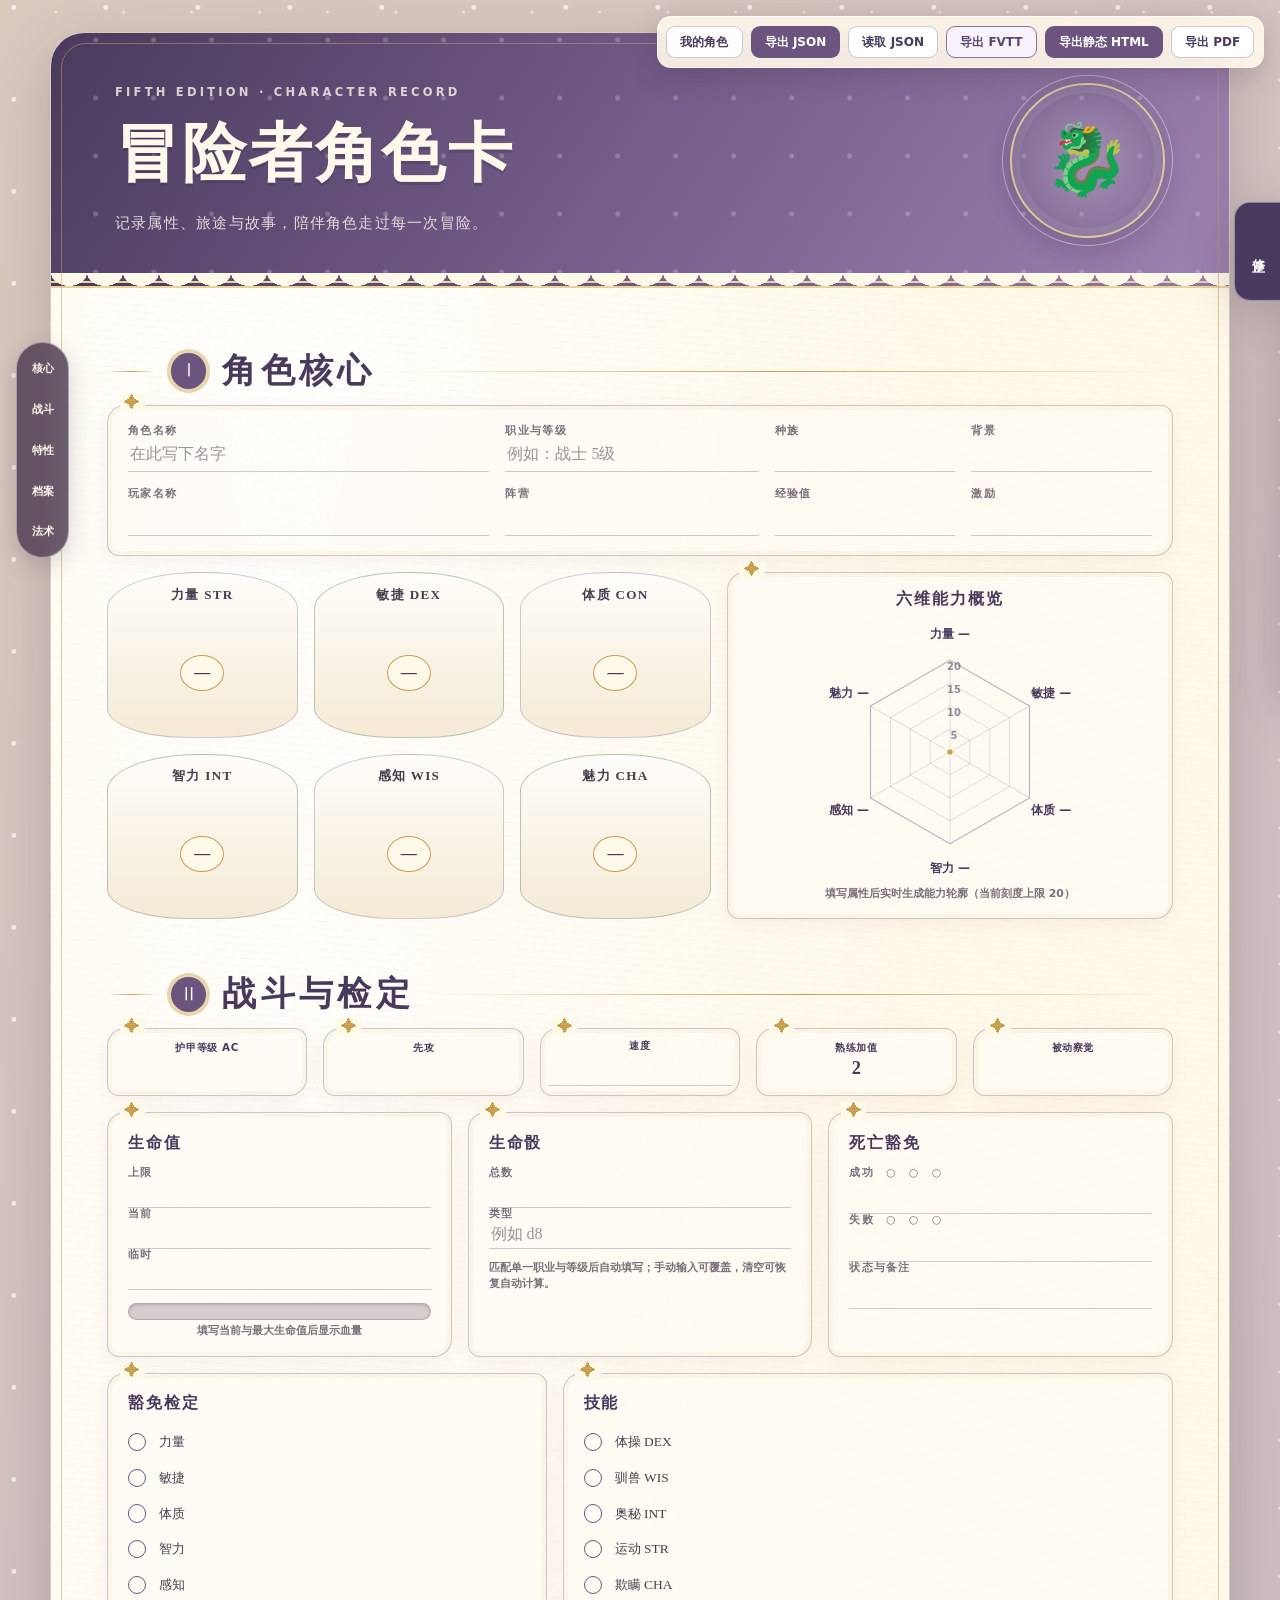
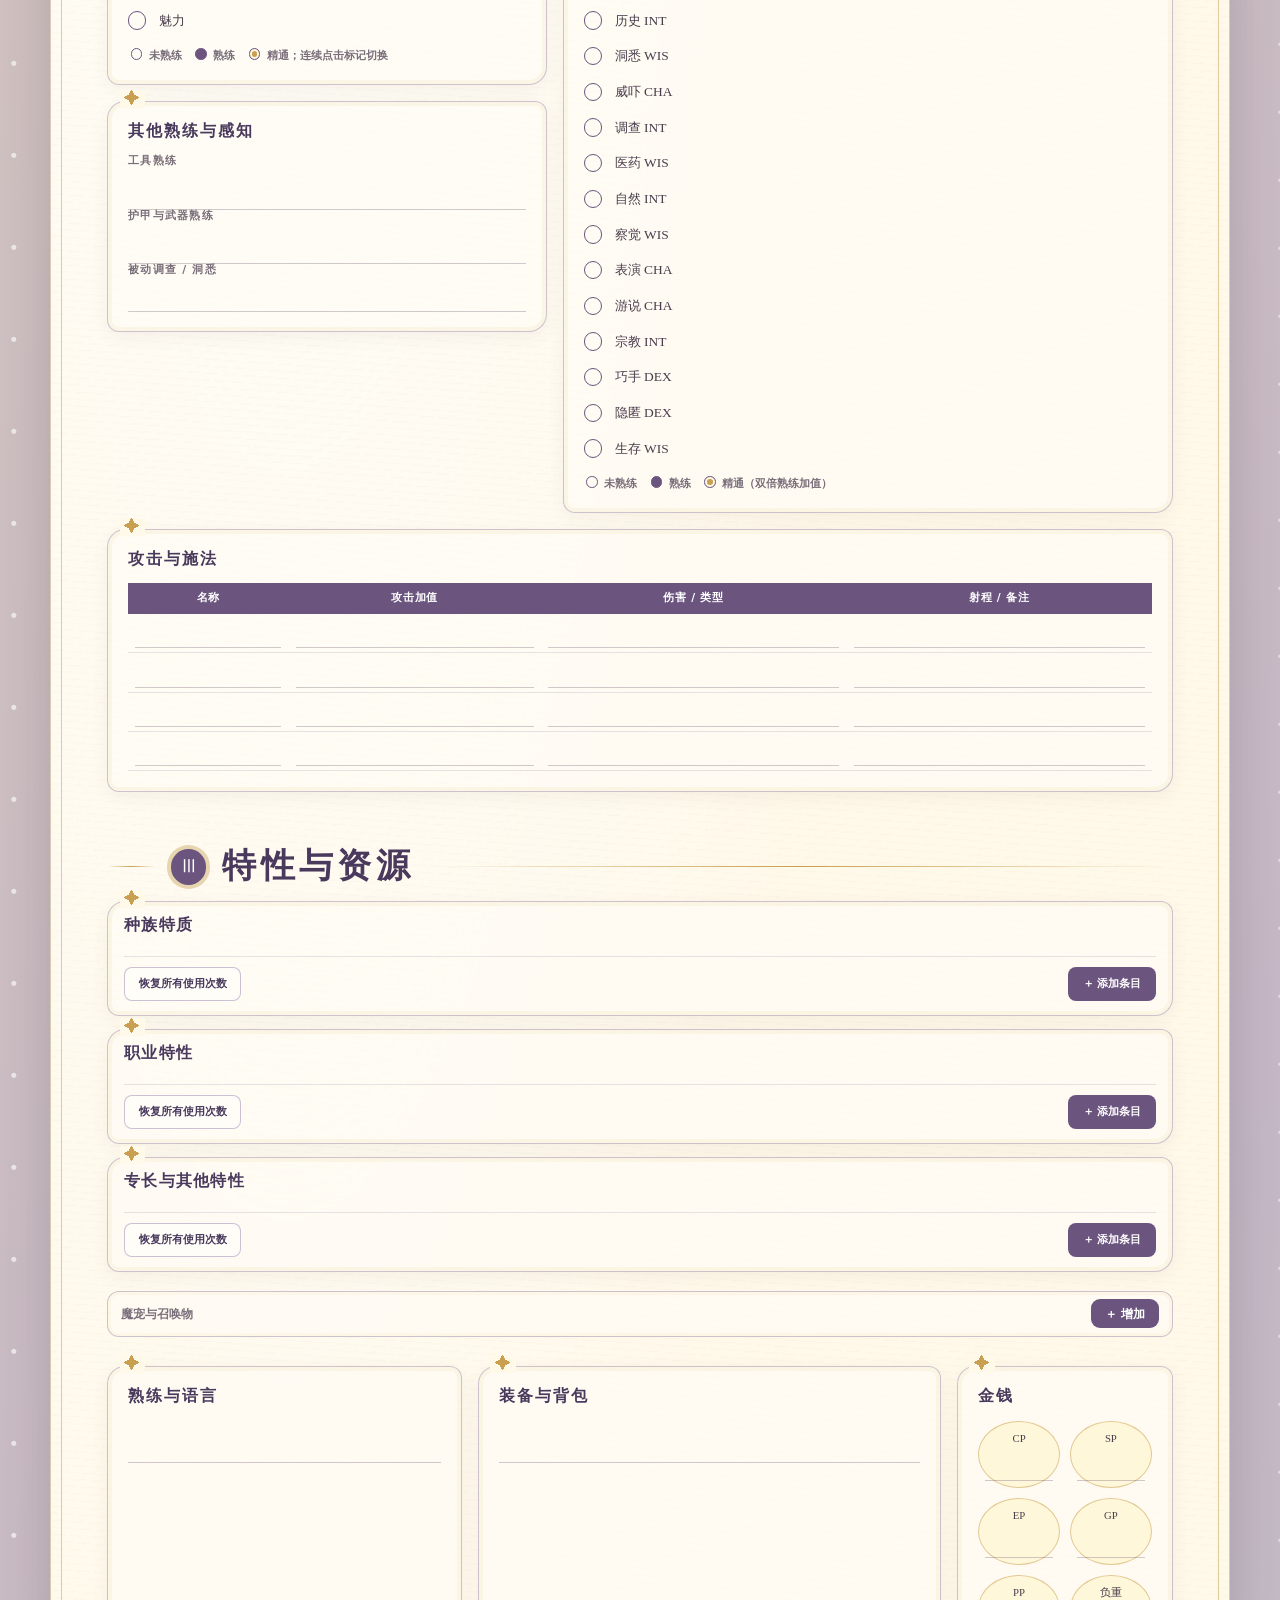
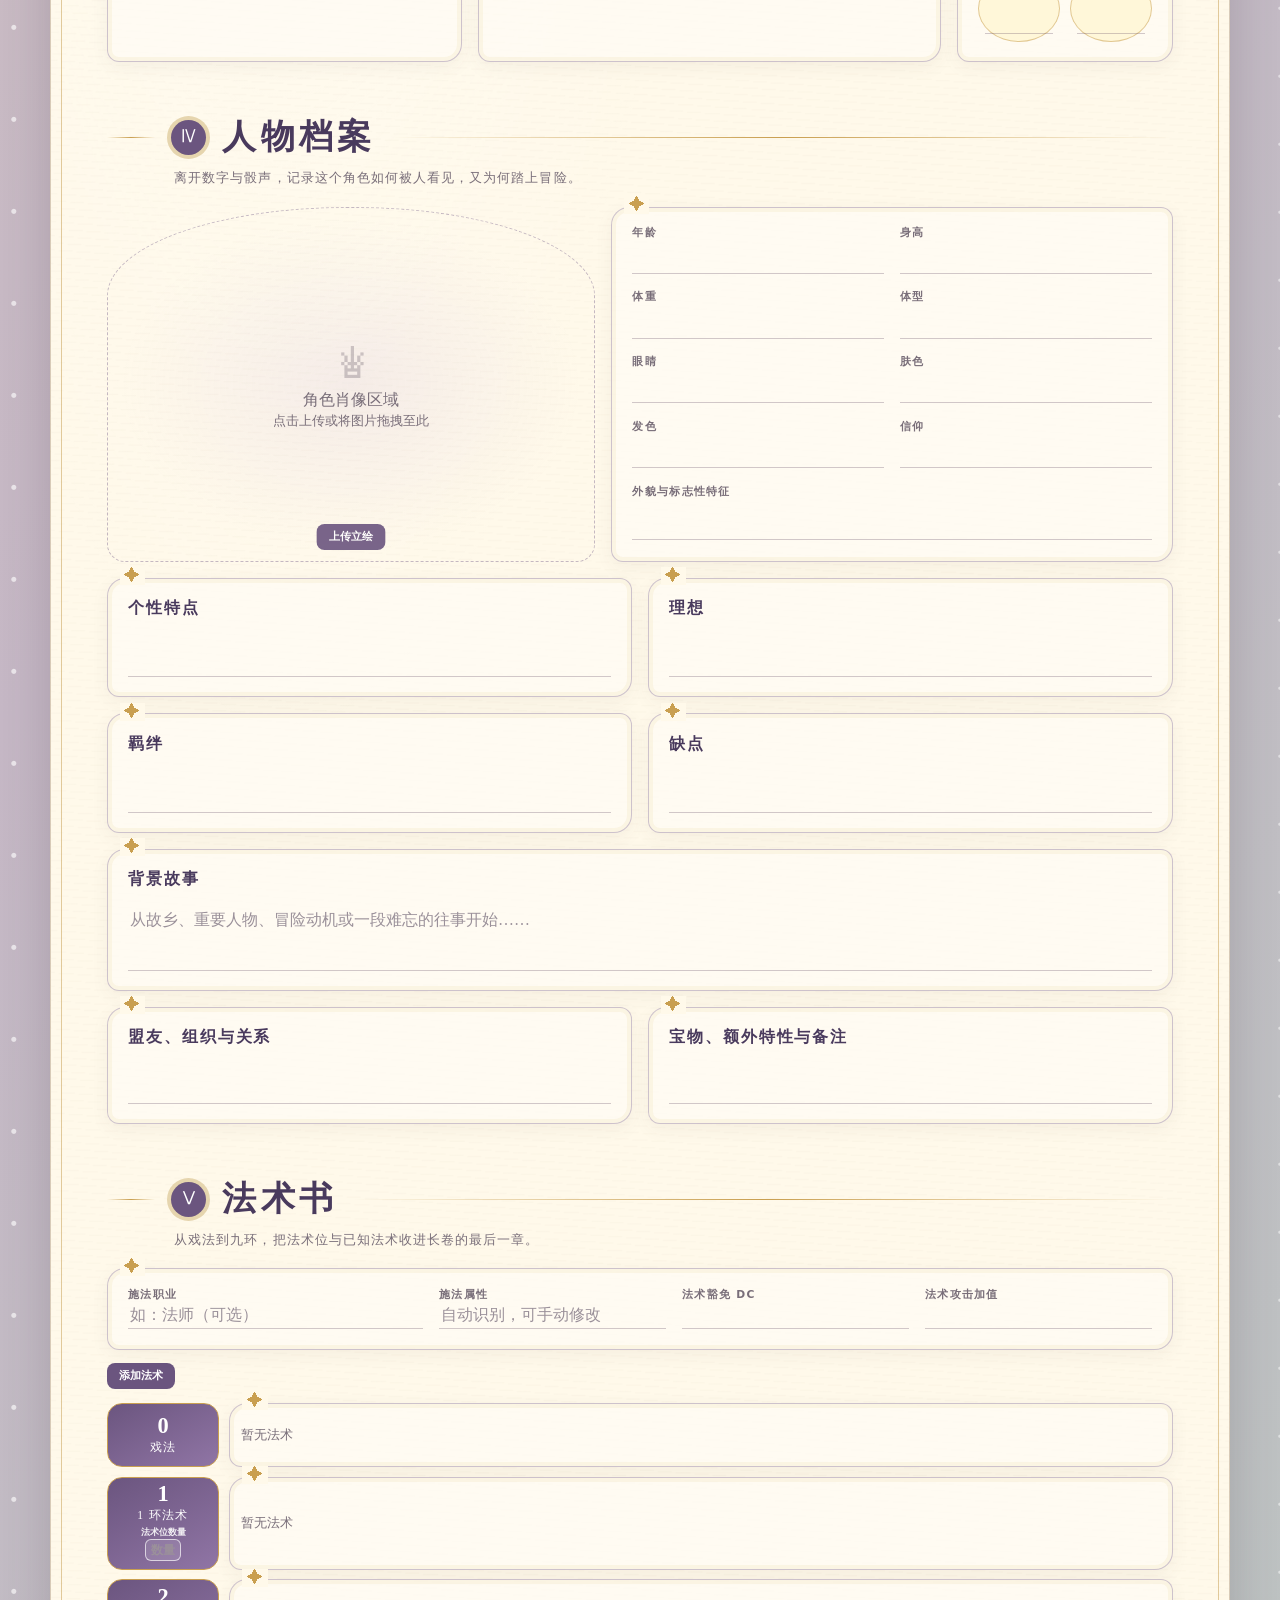
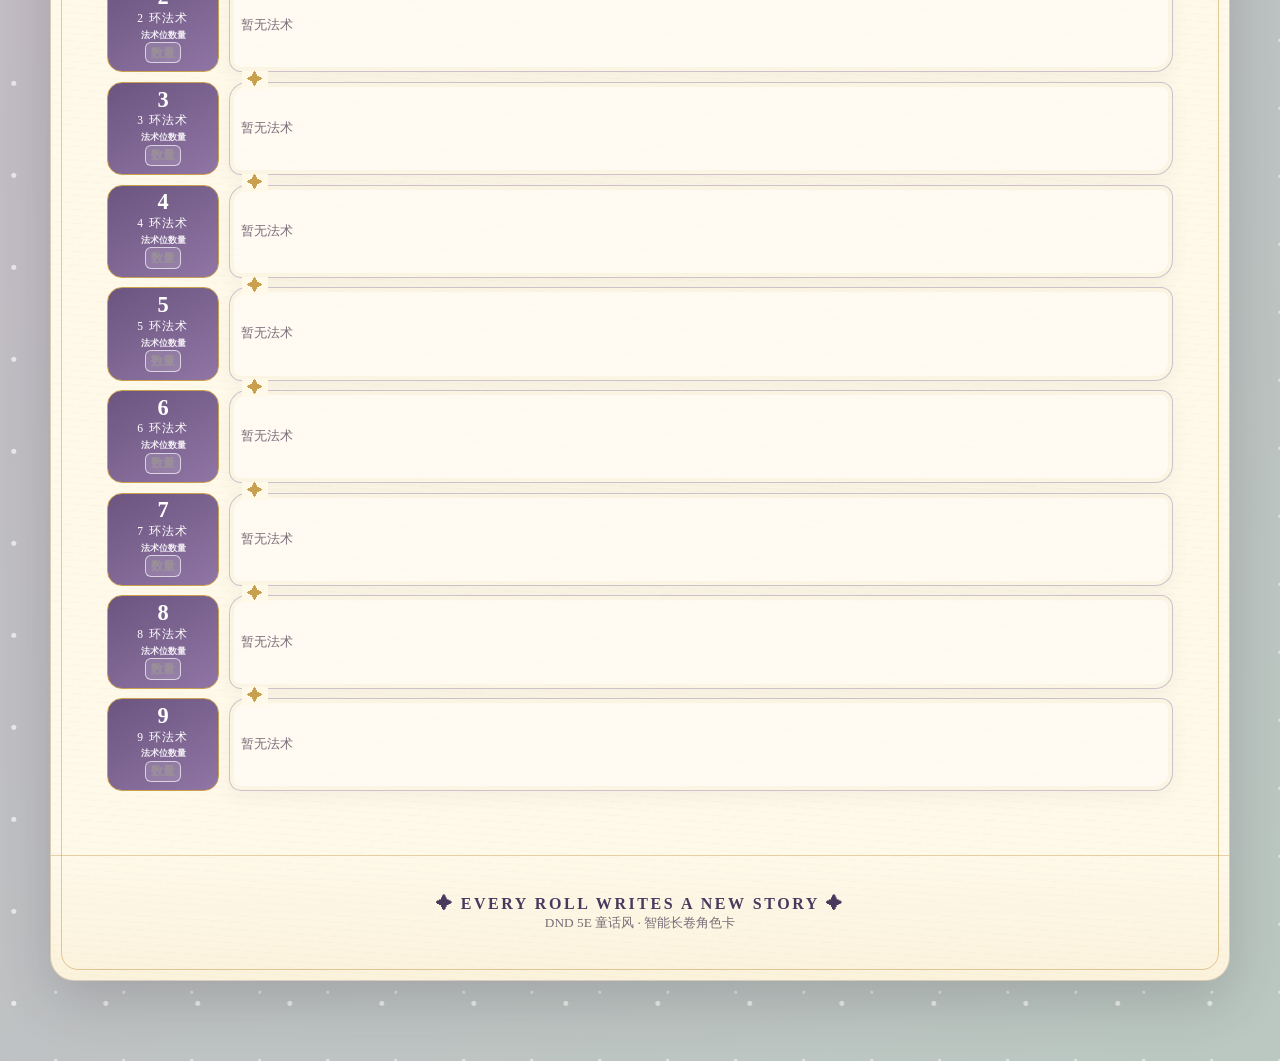
==== character.html @ 78e17693 "normal update" ====
<!doctype html>
<html lang="zh-CN">
<head>
<meta charset="utf-8"><meta name="viewport" content="width=device-width,initial-scale=1"><meta name="theme-color" content="#654f7c">
<title>童话风 DND 角色卡</title>
<style>
:root{--ink:#493c4c;--muted:#796e79;--paper:#fff9ea;--purple:#6b557f;--deep:#493a5d;--lav:#b8a3d0;--gold:#c99f50;--sage:#8fa590;--rose:#c98493;--line:rgba(89,66,89,.28);--shadow:0 18px 55px rgba(52,38,49,.2)}
*{box-sizing:border-box}html{scroll-behavior:smooth}body{margin:0;min-height:100vh;color:var(--ink);font-family:"Noto Serif SC","Songti SC",STSong,Georgia,serif;background:radial-gradient(circle at 15% 8%,#ffffffa8 0 2px,transparent 3px),radial-gradient(circle at 82% 18%,#ffffff80 0 1px,transparent 2px),linear-gradient(135deg,#d8c9bd,#c6b8c6 55%,#bac8c1);background-size:92px 92px,68px 68px,auto}
input,textarea{width:100%;border:0;border-bottom:1px solid var(--line);background:transparent;color:var(--ink);font:inherit;outline:0;padding:.28rem .12rem;border-radius:0}input:focus,textarea:focus{border-color:var(--purple);box-shadow:0 2px 0 #6b557f1c}textarea{resize:vertical;min-height:7rem;line-height:1.7}::placeholder{color:#9b919a}
.rail{position:fixed;z-index:20;left:1rem;top:50%;transform:translateY(-50%);display:grid;gap:.45rem;padding:.55rem;border:1px solid #ffffff70;border-radius:999px;background:#49384fce;box-shadow:0 8px 24px #31233430;backdrop-filter:blur(10px)}.rail a{display:grid;place-items:center;width:2.1rem;height:2.1rem;border-radius:50%;color:#fff9ec;text-decoration:none;font:700 .66rem/1 system-ui,sans-serif;transition:.2s}.rail a:hover{background:var(--gold);transform:scale(1.07)}
.sheet{--hp-tint:transparent;width:min(1180px,calc(100% - 2.5rem));margin:2rem auto 5rem;position:relative;overflow:hidden;border:1px solid #74523747;border-radius:34px 34px 24px 24px;box-shadow:var(--shadow);background:linear-gradient(var(--hp-tint),var(--hp-tint)),repeating-linear-gradient(4deg,#79573806 0 1px,transparent 1px 7px),radial-gradient(ellipse at 20% 0%,#ffffffe0,transparent 48%),var(--paper);transition:filter .55s ease,box-shadow .55s ease}.sheet.hp-low{--hp-tint:rgba(153,0,25,.17);box-shadow:0 18px 60px rgba(110,0,22,.32)}.sheet.hp-zero{--hp-tint:rgba(32,32,32,.16);filter:grayscale(.96) brightness(.9);box-shadow:0 18px 58px rgba(0,0,0,.35)}.sheet:before{content:"";position:absolute;inset:10px;border:1px solid #c69e5185;border-radius:25px 25px 17px 17px;pointer-events:none;z-index:5}
.hero{min-height:250px;position:relative;display:grid;grid-template-columns:1fr auto;align-items:center;gap:2rem;padding:3.1rem 4rem 2.7rem;color:#fff9ec;background:radial-gradient(circle at 77% 12%,#ffffff35 0 2px,transparent 3px),linear-gradient(125deg,var(--deep),#78618f 55%,#9e82b1);background-size:58px 58px,auto;border-bottom:7px double #ead39a}.hero:after{content:"";position:absolute;left:0;right:0;bottom:-15px;height:23px;background:radial-gradient(18px 13px at 18px 0,var(--paper) 98%,transparent 100%) repeat-x;background-size:36px 23px}.eyebrow{margin:0 0 .65rem;letter-spacing:.28em;font:700 .72rem/1.2 system-ui,sans-serif;opacity:.78}h1{margin:0;font-size:clamp(2.3rem,5vw,4.8rem);letter-spacing:.04em;text-shadow:0 3px 0 #34274140}.hero-note{margin:1rem 0 0;font-size:.96rem;opacity:.82;letter-spacing:.08em}.dragon{width:clamp(105px,14vw,155px);aspect-ratio:1;display:grid;place-items:center;position:relative;border-radius:50%;color:#fff9ec;font:4.3rem/1 "Segoe UI Emoji","Apple Color Emoji",sans-serif;border:2px solid #ead39a;outline:1px solid #ffffff73;outline-offset:7px;background:radial-gradient(circle,#ffffff35,#37294645);box-shadow:inset 0 0 0 8px #ffffff14,0 12px 28px #281c3138;transform:rotate(3deg);opacity:.88}
.content{padding:3.8rem 3.5rem 4rem}.chapter{scroll-margin-top:1.5rem;margin-top:3.3rem;position:relative}.chapter:first-child{margin-top:0}.chapter-head{display:flex;align-items:center;gap:1rem;margin:0 0 1.1rem;color:var(--deep)}.chapter-head:before,.chapter-head:after{content:"";height:1px;background:linear-gradient(90deg,transparent,var(--gold),transparent);flex:1}.chapter-head:before{max-width:3rem}.chapter-head h2{margin:0;white-space:nowrap;font-size:clamp(1.45rem,3vw,2.1rem);letter-spacing:.13em}.mark{display:inline-grid;place-items:center;width:2.2rem;height:2.2rem;border-radius:50%;background:var(--purple);color:white;font:1.1rem/1 sans-serif;box-shadow:0 0 0 4px #e6d5ae}.subtitle{margin:-.5rem 0 1.2rem 4.2rem;color:var(--muted);font-size:.82rem;letter-spacing:.08em}
.panel{position:relative;padding:1.2rem 1.25rem;border:1px solid #6f588559;border-radius:18px 12px;background:#fffdf6aa;box-shadow:inset 0 0 0 4px #ead39a2e,0 5px 18px #4e3d480f}.panel:before{content:"✦";position:absolute;left:.72rem;top:-.74rem;color:var(--gold);background:var(--paper);padding:0 .3rem}.panel-title{margin:0 0 .85rem;color:var(--deep);font-size:1rem;letter-spacing:.12em}.grid{display:grid;gap:1rem}.identity{grid-template-columns:2fr 1.4fr 1fr 1fr}.field label{display:block;color:var(--muted);font:700 .67rem/1.2 system-ui,sans-serif;letter-spacing:.12em;text-transform:uppercase}
.ability-showcase{display:grid;grid-template-columns:1.15fr .85fr;gap:1rem;margin-top:1rem;align-items:stretch}.abilities{grid-template-columns:repeat(3,1fr)}.ability{padding:.8rem .55rem .65rem;text-align:center;border:1px solid #6f58854d;border-radius:48% 48% 42% 42%/22% 22% 18% 18%;background:linear-gradient(#fffdfa,#f4ead5)}.ability:nth-child(2n){border-color:#8aa28e94}.ability h3{margin:0;font-size:.82rem;letter-spacing:.1em}.ability .score{margin:.35rem auto;width:3.4rem;font-size:1.7rem;font-weight:700;text-align:center;border:0}.modifier{width:2.75rem;height:2.25rem;margin:0 auto;display:grid;place-items:center;border:1px solid var(--gold);border-radius:50%;background:#fff9e9;font-weight:700}.radar-panel{min-height:320px;display:grid;grid-template-rows:auto 1fr auto;align-items:center;padding:1rem}.radar-panel .panel-title{text-align:center;margin-bottom:.2rem}.radar-wrap{position:relative;width:100%;height:270px}.radar-wrap canvas{display:block;width:100%;height:100%}.radar-summary{margin:.2rem 0 0;text-align:center;color:var(--muted);font:600 .68rem/1.5 system-ui,sans-serif}
.combat{grid-template-columns:repeat(5,1fr)}.stat{text-align:center;padding:.55rem .45rem;min-height:4.25rem;display:grid;align-content:center}.stat strong{color:var(--deep);font:700 .65rem/1.2 system-ui,sans-serif;letter-spacing:.06em}.stat input,.stat output{text-align:center;font-size:1.15rem;font-weight:700;border:0;min-height:1.8rem;display:grid;place-items:center}.two{grid-template-columns:1fr 1fr}.three{grid-template-columns:repeat(3,1fr)}.skills-layout{grid-template-columns:.9fr 1.25fr;align-items:start}.skill-side{display:grid;gap:1rem}.checks{display:grid;gap:.38rem}.check{display:grid;grid-template-columns:1.5rem 1fr 2.8rem;gap:.45rem;align-items:center;min-height:1.85rem;font-size:.84rem}.prof{appearance:none;width:1.15rem;height:1.15rem;border:1px solid var(--purple);border-radius:50%;padding:0;cursor:pointer;background:transparent;position:relative}.prof[data-rank="1"]{background:radial-gradient(circle,var(--purple) 0 44%,transparent 49%)}.prof[data-rank="2"]{background:radial-gradient(circle,var(--gold) 0 30%,transparent 34% 54%,var(--purple) 57% 70%,transparent 73%);border-color:var(--gold)}.derived{display:block;text-align:center;font-weight:700;color:var(--deep);font-family:system-ui,sans-serif;border:0;padding:.08rem}.auto-field[data-overridden="1"]{color:#8d3f57;background:linear-gradient(transparent 72%,rgba(201,132,147,.17) 72%);border-bottom-color:var(--rose)}.auto-hint{margin:.7rem 0 0;color:var(--muted);font:600 .66rem/1.5 system-ui,sans-serif}.hp-bar{position:relative;height:1.05rem;margin-top:.85rem;overflow:hidden;border:1px solid #6b557f4d;border-radius:999px;background:#d8ccd0;box-shadow:inset 0 1px 3px #3d263535}.hp-fill{height:100%;width:0;background:linear-gradient(90deg,#8fa590,#6d9a78);border-radius:inherit;transition:width .35s ease,background .35s ease}.hp-bar.low .hp-fill{background:linear-gradient(90deg,#c75b65,#9c1830)}.hp-bar.zero .hp-fill{background:#555}.hp-label{margin:.35rem 0 0;text-align:center;color:var(--muted);font:700 .68rem/1 system-ui,sans-serif}.legend{margin:.7rem 0 0;color:var(--muted);font:600 .7rem/1.6 system-ui,sans-serif}.legend i{display:inline-block;width:.72rem;height:.72rem;border:1px solid var(--purple);border-radius:50%;vertical-align:-.08rem;margin:0 .16rem}.legend .p{background:var(--purple)}.legend .e{box-shadow:inset 0 0 0 2px var(--paper),inset 0 0 0 5px var(--gold)}table{width:100%;border-collapse:collapse;font-size:.84rem}th{padding:.55rem;color:white;background:var(--purple);font:700 .67rem/1.2 system-ui,sans-serif;letter-spacing:.07em}td{border-bottom:1px solid #6f58852b;padding:.25rem .45rem}td input{border:0}
.toolbar{position:fixed;z-index:25;right:1rem;top:1rem;display:flex;gap:.5rem;padding:.55rem;border:1px solid #ffffff80;border-radius:14px;background:#fff9e9e8;box-shadow:0 8px 28px #34263135;backdrop-filter:blur(12px)}.toolbar button{border:1px solid #6b557f55;border-radius:9px;background:var(--purple);color:white;padding:.58rem .82rem;font:700 .75rem/1 system-ui,sans-serif;cursor:pointer;transition:.18s}.toolbar button:hover{background:var(--deep);transform:translateY(-1px)}.toolbar button.secondary{background:#fff;color:var(--deep)}.modifier-drawer{position:fixed;z-index:30;right:0;top:50%;width:320px;display:grid;grid-template-columns:46px 1fr;transform:translate(calc(100% - 46px),-50%);transition:transform .28s ease;filter:drop-shadow(0 12px 24px #24192b38)}.modifier-drawer.open{transform:translate(0,-50%)}.modifier-tab{align-self:start;min-height:6.2rem;border:1px solid #ffffff70;border-right:0;border-radius:16px 0 0 16px;background:var(--deep);color:white;cursor:pointer;font:700 .8rem/1.1 system-ui,sans-serif;letter-spacing:.18em;writing-mode:vertical-rl;padding:.8rem .65rem}.modifier-tab:hover{background:var(--purple)}.modifier-content{padding:1.15rem 1rem 1.2rem;border:1px solid #6b557f55;border-right:0;border-radius:0 0 0 18px;background:#fff9e9f5;backdrop-filter:blur(14px)}.modifier-content h2{margin:0;color:var(--deep);font-size:1.15rem;letter-spacing:.12em}.modifier-intro{margin:.45rem 0 1rem;color:var(--muted);font:600 .72rem/1.55 system-ui,sans-serif}.modifier-list{display:grid;gap:.75rem}.modifier-option{display:grid;grid-template-columns:auto 1fr;gap:.7rem;align-items:start;padding:.8rem;border:1px solid #6b557f38;border-radius:12px;background:#fffdf8;cursor:pointer}.modifier-option:hover{border-color:#6b557f70}.modifier-option input{appearance:none;width:2.2rem;height:1.2rem;margin:.08rem 0 0;border:1px solid #6b557f70;border-radius:999px;background:#d7ccd7;position:relative;cursor:pointer}.modifier-option input:after{content:"";position:absolute;width:.86rem;height:.86rem;left:.12rem;top:.1rem;border-radius:50%;background:white;box-shadow:0 1px 3px #3a283a55;transition:.18s}.modifier-option input:checked{background:var(--purple)}.modifier-option input:checked:after{left:1.08rem}.modifier-option strong{display:block;color:var(--deep);font-size:.88rem}.modifier-option small{display:block;margin-top:.2rem;color:var(--muted);font:600 .7rem/1.5 system-ui,sans-serif}.toast{position:fixed;z-index:40;left:50%;bottom:1.25rem;transform:translate(-50%,1rem);padding:.7rem 1rem;border-radius:999px;background:var(--deep);color:white;font:700 .78rem/1 system-ui,sans-serif;box-shadow:0 8px 24px #241b2940;opacity:0;pointer-events:none;transition:.22s}.toast.show{opacity:1;transform:translate(-50%,0)}
.feature-grid{grid-template-columns:1fr}.feature-grid textarea{min-height:12rem}.inventory{grid-template-columns:1.15fr 1.5fr .7fr}.coins{display:grid;grid-template-columns:repeat(2,1fr);gap:.6rem}.coin{padding:.4rem;border:1px solid #c89e5185;border-radius:50%;text-align:center;background:#fff7d9}.coin label{font-size:.67rem}.coin input{text-align:center;border:0}.portrait-layout{grid-template-columns:1fr 1.15fr}.portrait{min-height:355px;display:grid;place-items:center;text-align:center;color:var(--muted);border:1px dashed #6f588566;border-radius:49% 49% 18px 18px/25% 25% 18px 18px;background:radial-gradient(ellipse,#b8a1d324,transparent 67%)}.portrait span{display:block;font-size:3.2rem;opacity:.35}.traits{grid-template-columns:repeat(2,1fr)}.traits textarea{min-height:8rem}.story textarea{min-height:20rem}
.spell-summary{grid-template-columns:1.3fr repeat(3,1fr)}.spellbook{display:grid;gap:1.2rem}.spell-level{display:grid;grid-template-columns:8rem 1fr;gap:1rem;align-items:stretch}.level-badge{display:grid;place-items:center;align-content:center;gap:.15rem;min-height:8rem;border:1px solid var(--gold);border-radius:52% 48% 20px 20px/34% 34% 18px 18px;color:white;background:linear-gradient(150deg,var(--purple),#9075a5)}.level-badge b{font-size:2.2rem;line-height:1}.level-badge span{font-size:.72rem;letter-spacing:.12em}.slots{display:flex;gap:.35rem;margin-top:.4rem}.slots i{width:.7rem;height:.7rem;border:1px solid white;border-radius:50%}.footer{padding:2.4rem 2rem 3rem;text-align:center;color:var(--muted);border-top:1px solid #c89e5166;background:linear-gradient(transparent,#ead39a2e)}.footer strong{color:var(--deep);letter-spacing:.16em}

/* 召唤物角色卡 */
.summon-section{margin-top:1.2rem}
.summon-addbar{display:flex;align-items:center;justify-content:space-between;gap:1rem;min-height:2.65rem;padding:.45rem .8rem;border:1px solid #6f588559;border-radius:12px;background:#fffdf6aa;box-shadow:inset 0 0 0 3px #ead39a20}
.summon-addbar p{margin:0;color:var(--muted);font:600 .72rem/1.4 system-ui,sans-serif}
.summon-add{flex:none;border:1px solid #6b557f55;border-radius:9px;background:var(--purple);color:white;padding:.48rem .8rem;font:700 .75rem/1 system-ui,sans-serif;cursor:pointer}
.summon-add:hover{background:var(--deep)}
.summon-list{display:grid;gap:.85rem;margin-top:.85rem}
.summon-card{overflow:hidden;border:1px solid #6f58856b;border-radius:16px;background:#fffdf6d9;box-shadow:inset 0 0 0 3px #ead39a20,0 5px 16px #4e3d480c}
.summon-card summary{display:flex;align-items:center;gap:.8rem;min-height:3.2rem;padding:.65rem 1rem;cursor:pointer;list-style:none;color:var(--deep);font-weight:700}
.summon-card summary::-webkit-details-marker{display:none}
.summon-card summary:before{content:"＋";display:grid;place-items:center;width:1.45rem;height:1.45rem;flex:none;border:1px solid var(--gold);border-radius:50%;font:700 .85rem/1 system-ui,sans-serif}
.summon-card[open] summary:before{content:"－"}
.summon-summary-name{min-width:0;overflow:hidden;text-overflow:ellipsis;white-space:nowrap}
.summon-summary-hp{margin-left:auto;flex:none;color:var(--muted);font:700 .76rem/1 system-ui,sans-serif;font-variant-numeric:tabular-nums}
.summon-body{display:grid;gap:.8rem;padding:0 1rem 1rem}
.summon-top{display:grid;grid-template-columns:2fr 1fr 1fr 1fr;gap:.8rem}
.summon-abilities{display:grid;grid-template-columns:repeat(6,minmax(0,1fr));gap:.55rem}
.summon-ability{padding:.55rem .4rem;border:1px solid #6f58854d;border-radius:12px;background:linear-gradient(#fffdfa,#f4ead5);text-align:center}
.summon-ability label{display:block;color:var(--muted);font:700 .65rem/1.3 system-ui,sans-serif}
.summon-ability input{text-align:center}
.summon-ability .summon-score{font-size:1.2rem;font-weight:700}
.summon-ability .summon-mod{font-size:.8rem;color:var(--deep)}
.summon-fields{display:grid;grid-template-columns:repeat(2,minmax(0,1fr));gap:.8rem}
.summon-fields .field textarea{min-height:5rem}
.summon-fields .field.large{grid-column:1/-1}
.summon-fields .field.large textarea{min-height:10rem}
.summon-card-actions{display:flex;justify-content:flex-end}
.summon-delete{border:1px solid #c9849370;border-radius:8px;background:#fff7f5;color:#984e60;padding:.38rem .7rem;font:700 .7rem/1 system-ui,sans-serif;cursor:pointer}
@media(max-width:700px){.summon-top{grid-template-columns:repeat(2,minmax(0,1fr))}.summon-abilities{grid-template-columns:repeat(3,minmax(0,1fr))}}
@media(max-width:560px){.summon-fields{grid-template-columns:1fr}.summon-fields .field.large{grid-column:auto}.summon-summary-hp{font-size:.68rem}.summon-addbar p{font-size:.66rem}}
@media print{.summon-addbar,.summon-card-actions{display:none}.summon-card:not([open]) .summon-body{display:none}.summon-card{break-inside:avoid}.summon-card summary:before{display:none}}


/* 富文本输入：支持 Ctrl+B / Ctrl+I，保留原有表单数据接口 */
.rich-source{display:none!important}
.rich-editor{width:100%;min-height:1.9rem;height:auto;padding:.22rem .12rem;border-bottom:1px solid var(--line);background:transparent;color:var(--ink);font:inherit;line-height:1.65;outline:0;white-space:pre-wrap;overflow-wrap:anywhere;overflow:visible}
.rich-editor:focus{border-color:var(--purple);box-shadow:0 2px 0 #6b557f1c}
.rich-editor:empty:before{content:attr(data-placeholder);color:#9b919a;pointer-events:none}
textarea.rich-source+.rich-editor{min-height:2.6rem;resize:none}
.feature-grid textarea.rich-source+.rich-editor{min-height:3.4rem}
.traits textarea.rich-source+.rich-editor{min-height:2.8rem}
.story textarea.rich-source+.rich-editor{min-height:4.2rem}
.summon-fields textarea.rich-source+.rich-editor{min-height:2.6rem}
.summon-fields .field.large textarea.rich-source+.rich-editor{min-height:4rem}
.rich-editor b,.rich-editor strong{font-weight:800}
@media print{.rich-editor{border:0;box-shadow:none}}


/* 法术位数量与使用状态 */
.slot-tracker{display:grid;justify-items:center;gap:.28rem;margin-top:.35rem;width:100%}
.slot-count{width:2.25rem!important;min-width:0;height:1.35rem;padding:.05rem .15rem!important;border:1px solid #ffffffa8!important;border-radius:6px!important;background:#ffffff20!important;color:#fff!important;text-align:center;font:700 .72rem/1 system-ui,sans-serif!important}
.slot-count::-webkit-inner-spin-button,.slot-count::-webkit-outer-spin-button{-webkit-appearance:none;margin:0}
.slot-count[type=number]{appearance:textfield;-moz-appearance:textfield}
.slot-pips{display:flex;flex-wrap:wrap;justify-content:center;gap:.22rem;max-width:7rem}
.slot-pip{width:.68rem;height:.68rem;flex:none;padding:0;border:1px solid #fff;border-radius:50%;background:transparent;cursor:pointer;transition:background .12s,transform .12s}
.slot-pip:hover{transform:scale(1.15)}
.slot-pip.used{background:#fff;box-shadow:inset 0 0 0 2px #9075a5}
.slot-count-label{color:#fff;font:600 .56rem/1 system-ui,sans-serif;opacity:.9}




/* 本地角色立绘 */
.portrait{position:relative;overflow:hidden;min-height:355px;padding:2.8rem 1rem 3.2rem;cursor:pointer}
.portrait-placeholder{pointer-events:none}
.portrait-placeholder span{display:block;font-size:3.2rem;opacity:.35}
#portrait-image{display:block;max-width:100%;max-height:520px;width:auto;height:auto;object-fit:contain;grid-area:1/1;z-index:1;filter:drop-shadow(0 5px 12px #40304720)}
#portrait-image[hidden]{display:none}
.portrait-controls{position:absolute;z-index:2;bottom:.65rem;left:50%;transform:translateX(-50%);display:flex;gap:.45rem;opacity:.9}
.portrait-controls button{white-space:nowrap;border:1px solid #6b557f55;border-radius:8px;background:var(--purple);color:#fff;padding:.42rem .72rem;font:700 .7rem/1 system-ui,sans-serif;cursor:pointer}
.portrait-controls button.secondary{background:#fffdf6;color:var(--deep)}
.portrait.has-image{background:radial-gradient(ellipse,#b8a1d324,transparent 75%)}
.portrait.has-image .portrait-placeholder{display:none}
@media(max-width:700px){.portrait{min-height:280px}}
@media print{.portrait-controls{display:none}.portrait{break-inside:avoid}}

@media(max-width:900px){.rail{left:auto;right:.6rem;top:auto;bottom:.7rem;transform:none;grid-auto-flow:column}.rail a{width:1.9rem;height:1.9rem}.toolbar{left:.6rem;right:auto;top:.6rem}.sheet{width:min(100% - 1rem,760px);margin-top:.5rem;border-radius:24px}.hero{padding:4rem 2rem 2.5rem;grid-template-columns:1fr;text-align:center}.dragon{margin:auto;width:105px;font-size:3.7rem}.content{padding:3.2rem 1.25rem}.identity,.inventory,.skills-layout,.spell-summary{grid-template-columns:repeat(2,1fr)}.feature-grid{grid-template-columns:1fr}.combat{grid-template-columns:repeat(5,1fr)}.ability-showcase{grid-template-columns:1fr}.abilities{grid-template-columns:repeat(3,1fr)}.radar-wrap{height:320px}.portrait-layout{grid-template-columns:1fr}}
@media(max-width:560px){.hero{padding:4rem 1.2rem 2.2rem}.hero-note{line-height:1.6}.content{padding-inline:.85rem}.identity,.feature-grid,.inventory,.skills-layout,.spell-summary,.two,.three,.traits{grid-template-columns:1fr}.combat{grid-template-columns:repeat(3,1fr)}.abilities{grid-template-columns:repeat(2,1fr)}.radar-wrap{height:285px}.chapter-head{gap:.55rem}.chapter-head h2{font-size:1.28rem}.subtitle{margin-left:0;line-height:1.6}.spell-level{grid-template-columns:1fr}.level-badge{min-height:4.6rem;border-radius:16px}.level-badge b{font-size:1.65rem}.rail a{font-size:.6rem}.toolbar button{padding:.52rem .62rem;font-size:.68rem}.modifier-drawer{width:min(310px,calc(100vw - .5rem))}}
@media print{body{background:#fff}.rail,.toolbar,.modifier-drawer,.toast,.footer{display:none}.sheet{width:100%;margin:0;box-shadow:none;border:0;border-radius:0}.content{padding:1.3rem 1.4rem 2rem}.chapter{margin-top:1.1rem;break-inside:auto}.chapter:first-child{margin-top:0}.identity{grid-template-columns:repeat(4,1fr)}.feature-grid{grid-template-columns:repeat(3,1fr)}.inventory{grid-template-columns:1.15fr 1.5fr .7fr}.skills-layout{grid-template-columns:.9fr 1.25fr}.spell-summary{grid-template-columns:1.3fr repeat(3,1fr)}.combat{grid-template-columns:repeat(5,1fr)}.abilities{grid-template-columns:repeat(6,1fr)}.ability-showcase{grid-template-columns:1.15fr .85fr}.portrait-layout{grid-template-columns:1fr 1.15fr}.traits,.two,.three{grid-template-columns:repeat(2,1fr)}.spell-level{grid-template-columns:5.2rem 1fr;gap:.6rem}.spell-level.empty{display:none}.level-badge{min-height:3.6rem;border-radius:14px}.level-badge b{font-size:1.4rem}.slots i{width:.5rem;height:.5rem}.panel{padding:.75rem .9rem;margin-bottom:.4rem}.panel:last-child{margin-bottom:0}textarea{min-height:0!important;height:auto!important}*{-webkit-print-color-adjust:exact;print-color-adjust:exact}}
@page{size:A4;margin:11mm}
.toolbar-tip{align-self:center;max-width:9rem;color:var(--muted);font:600 .64rem/1.3 system-ui,sans-serif;letter-spacing:.02em}@media(max-width:560px){.toolbar-tip{display:none}}

/* PDF / print layout for the current interactive sheet */
@page{size:A4;margin:9mm 10mm 10mm}
@media print{
  html,body{background:#fff!important}
  body{font-size:9.5pt;line-height:1.42}
  .rail,.toolbar,.modifier-drawer,.toast,.footer,.portrait-controls,.summon-addbar,.summon-card-actions{display:none!important}
  .sheet{width:100%!important;max-width:none!important;margin:0!important;border:0!important;border-radius:0!important;box-shadow:none!important}
  .hero{min-height:0!important;padding:1.15rem 2rem 1rem!important;gap:1rem!important;break-inside:avoid!important;page-break-inside:avoid!important}
  .hero:after{bottom:-12px;height:18px}
  .hero h1{font-size:2.15rem!important}
  .hero .eyebrow{font-size:.58rem;margin-bottom:.35rem}
  .hero .hero-note{font-size:.72rem;margin-top:.4rem}
  .dragon{font-size:3.1rem!important;width:auto!important}
  .content{padding:.75rem .85rem 1rem!important}
  .chapter{margin-top:.95rem!important;break-inside:auto}
  .chapter:first-child{margin-top:0!important}
  .chapter-head{margin-bottom:.55rem!important;break-after:avoid-page;page-break-after:avoid}
  .chapter-head h2{font-size:1.25rem!important}
  .mark{width:1.8rem;height:1.8rem}
  .subtitle{margin:-.25rem 0 .7rem 3.3rem!important;font-size:.68rem!important}
  /* Core page fix: keep the six ability cards in a 3×2 grid and give the radar chart real width. */
  .ability-showcase{grid-template-columns:minmax(0,1.45fr) minmax(0,.85fr)!important;gap:.65rem!important;margin-top:.65rem!important;align-items:stretch}
  .abilities{grid-template-columns:repeat(3,minmax(0,1fr))!important;gap:.45rem!important}
  .ability{padding:.48rem .3rem .42rem!important;border-radius:24px 24px 14px 14px!important;break-inside:avoid!important;page-break-inside:avoid!important}
  .ability h3{font-size:.67rem!important}
  .ability .score{width:2.7rem!important;font-size:1.35rem!important;margin:.2rem auto!important}
  .modifier{width:2.25rem!important;height:1.8rem!important;font-size:.78rem}
  .radar-panel{min-height:0!important;padding:.55rem!important;grid-template-rows:auto 1fr auto}
  .radar-panel .panel-title{font-size:.78rem!important;margin-bottom:.15rem!important}
  .radar-wrap{height:185px!important;min-width:0}
  .radar-summary{font-size:.56rem!important;line-height:1.35}
  /* Follow the current page layout rather than reverting feature cards to three columns. */
  .feature-grid{grid-template-columns:1fr!important;gap:.55rem!important}
  .feature-grid>.panel{padding:.65rem .8rem!important}
  .identity{grid-template-columns:repeat(4,minmax(0,1fr))!important}
  .inventory{grid-template-columns:1.15fr 1.5fr .7fr!important}
  .skills-layout{grid-template-columns:.9fr 1.25fr!important}
  .spell-summary{grid-template-columns:1.3fr repeat(3,minmax(0,1fr))!important}
  .combat{grid-template-columns:repeat(5,minmax(0,1fr))!important}
  .portrait-layout{grid-template-columns:1fr 1.15fr!important}
  .portrait{min-height:0!important;max-height:none!important;overflow:visible!important;padding:1rem .65rem 2rem!important;break-inside:avoid!important;page-break-inside:avoid!important}
  #portrait-image{max-width:100%!important;max-height:220mm!important;object-fit:contain}
  .traits,.two,.three{grid-template-columns:repeat(2,minmax(0,1fr))!important}
  .spell-level{grid-template-columns:5.2rem minmax(0,1fr)!important;gap:.55rem!important;break-inside:avoid!important;page-break-inside:avoid!important}
  .spell-level.empty{display:none!important}
  .level-badge{min-height:3.6rem!important;border-radius:14px!important}
  .level-badge b{font-size:1.35rem!important}
  .slots i{width:.5rem;height:.5rem}
  .slot-tracker{gap:.18rem}
  .slot-pips{gap:.16rem}
  .slot-pip{width:.55rem;height:.55rem;print-color-adjust:exact;-webkit-print-color-adjust:exact}
  .slot-count{height:1.1rem!important;width:1.8rem!important;font-size:.62rem!important}
  .panel{padding:.7rem .8rem!important;margin-bottom:.3rem!important;break-inside:avoid!important;page-break-inside:avoid!important}
  .panel:before{display:none}
  .panel-title{break-after:avoid-page;page-break-after:avoid}
  .stat,.summon-card,.summon-card summary,.summon-card .summon-body{break-inside:avoid!important;page-break-inside:avoid!important}
  .summon-card:not([open])>.summon-body,.summon-card .summon-body{display:grid!important}
  .summon-card summary{padding:.45rem .7rem!important}
  .summon-card summary:before{display:none!important}
  .summon-list{gap:.5rem!important}
  .rich-editor{min-height:0!important;height:auto!important;overflow:visible!important;resize:none!important;border-bottom-color:#d8cbb8!important;box-shadow:none!important}
  textarea{min-height:0!important;height:auto!important}
  .feature-grid textarea.rich-source+.rich-editor,.traits textarea.rich-source+.rich-editor,.story textarea.rich-source+.rich-editor,.summon-fields textarea.rich-source+.rich-editor,.summon-fields .field.large textarea.rich-source+.rich-editor{min-height:0!important}
  .rich-editor:empty:before{content:""}
  *{-webkit-print-color-adjust:exact!important;print-color-adjust:exact!important}
}


/* 可重复添加的种族、职业、专长条目 */
.feature-legacy-fields{display:none!important}
.feature-collections{display:grid;grid-template-columns:1fr;gap:.8rem;margin-top:.25rem}
.feature-category{padding:.85rem 1rem!important}
.feature-category-head{display:flex;align-items:center;justify-content:space-between;gap:.8rem;margin-bottom:.6rem}
.feature-category-head h3{margin:0;color:var(--deep);font-size:1rem;letter-spacing:.08em}
.feature-add{flex:none;border:1px solid #6b557f55;border-radius:8px;background:var(--purple);color:#fff;padding:.42rem .7rem;font:700 .68rem/1 system-ui,sans-serif;cursor:pointer}
.feature-add:hover{background:var(--deep)}
.feature-entry-list{display:grid;gap:.45rem}
.feature-entry{overflow:hidden;border:1px solid #6f58855c;border-radius:11px;background:#fffef9d9}
.feature-entry summary{display:flex;align-items:center;gap:.35rem;min-height:2.65rem;padding:.42rem .65rem;cursor:pointer;list-style:none;color:var(--deep)}
.feature-entry summary::-webkit-details-marker{display:none}
.feature-entry-name{flex:0 0 50%;width:50%;max-width:50%;min-width:0;overflow:hidden;text-overflow:ellipsis;white-space:nowrap;font-size:.82rem;font-weight:750}
.feature-entry-slots{flex:0 0 50%;width:50%;max-width:50%;min-width:0;display:flex;align-items:center;justify-content:flex-end;flex-wrap:nowrap;gap:.24rem;overflow-x:auto;overflow-y:hidden;white-space:nowrap;scrollbar-width:none;padding:.12rem 0}
.feature-entry-slots::-webkit-scrollbar{display:none}
.feature-entry[open] .feature-entry-slots{visibility:hidden}
/* 特性次数：默认实心表示可用，.used 空心表示已消耗 */
.feature-use-pip{width:.62rem;height:.62rem;flex:0 0 .62rem;padding:0;border:1px solid #8c739f;border-radius:50%;background:#8c739f;cursor:pointer}
.feature-use-pip.used{background:transparent;box-shadow:none}
.feature-entry-body{display:grid;gap:.55rem;padding:.15rem .75rem .75rem}
.feature-entry-meta{display:grid;grid-template-columns:minmax(0,4fr) minmax(0,1fr);gap:.65rem;align-items:end}
.feature-entry-meta .field{min-width:0}
.feature-entry-meta .field label{display:block;color:var(--muted);font:700 .65rem/1.2 system-ui,sans-serif;letter-spacing:.08em}
.feature-entry-meta input{width:100%;min-width:0;min-height:2rem;padding:.3rem .45rem}
.feature-entry-meta [data-feature-field="maxUses"]{text-align:center;font-variant-numeric:tabular-nums}
.feature-entry-description .rich-editor{min-height:4.2rem!important;padding:.35rem .25rem}
.feature-entry-actions{display:flex;justify-content:flex-end}
.feature-delete{border:1px solid #c9849370;border-radius:8px;background:#fff7f5;color:#984e60;padding:.34rem .65rem;font:700 .66rem/1 system-ui,sans-serif;cursor:pointer}
@media(max-width:560px){
  .feature-category{padding:.7rem .65rem!important}
  .feature-category-head h3{font-size:.9rem}
  .feature-entry-meta{grid-template-columns:minmax(0,4fr) minmax(0,1fr);gap:.4rem}
  .feature-entry summary{padding-inline:.5rem}
  .feature-use-pip{width:.55rem;height:.55rem;flex-basis:.55rem}
}
@media print{
  .feature-category{break-inside:auto!important;page-break-inside:auto!important;padding:.55rem .65rem!important;margin-bottom:.45rem!important}
  .feature-category-head{margin-bottom:.35rem}
  .feature-add,.feature-entry-actions{display:none!important}
  .feature-entry{break-inside:avoid!important;page-break-inside:avoid!important}
  .feature-entry summary{min-height:1.1rem;padding:.08rem .35rem .12rem;justify-content:flex-end;cursor:default}
  .feature-entry[open] .feature-entry-name{display:none}
  .feature-entry[open] .feature-entry-slots{visibility:visible;flex:0 0 100%;width:100%;max-width:100%}
  .feature-entry-body{padding:.1rem .5rem .5rem;gap:.35rem}
  .feature-entry-description .rich-editor{min-height:0!important}
}


/* 特性条目交互尺寸与类别操作栏 */
.feature-category{box-sizing:border-box;width:100%}
.feature-category-head{margin-bottom:.55rem}
.feature-entry-list{width:100%;min-width:0;display:grid;gap:.5rem}
.feature-entry{display:block;width:100%;min-width:0;box-sizing:border-box}
.feature-entry summary{
  display:flex;width:100%;box-sizing:border-box;
  min-height:3.05rem;padding:.48rem .8rem;gap:.45rem;
}
.feature-entry-name{
  flex:0 0 50%;width:50%;max-width:50%;min-width:0;
  font-size:.98rem;font-weight:800;line-height:1.35;
}
.feature-entry-slots{
  flex:0 0 50%;width:50%;max-width:50%;min-width:0;
  min-height:2rem;gap:.32rem;padding:.2rem .08rem;
  justify-content:flex-end;overflow-x:auto;overflow-y:hidden;
}
/* .prof provides the same 1.15rem circular control used by skills and saves.
   No data-rank is applied, so this remains a simple two-state toggle. */
.feature-entry .feature-use-pip{
  appearance:none;-webkit-appearance:none;
  width:1.15rem;height:1.15rem;flex:0 0 1.15rem;
  min-width:1.15rem;min-height:1.15rem;
  border:1px solid var(--purple);border-radius:50%;
  padding:0;position:relative;cursor:pointer;
  /* 默认实心：该次数尚可使用 */
  background:radial-gradient(circle,var(--purple) 0 44%,transparent 49%);
  box-shadow:none;
}
.feature-entry .feature-use-pip.used{
  /* 空心：该次数已经使用 */
  background:transparent;
  box-shadow:none;
}
.feature-category-footer{
  display:flex;align-items:center;justify-content:space-between;
  gap:.6rem;margin-top:.7rem;padding-top:.6rem;
  border-top:1px solid #6f58852b;
}
.feature-category-footer button{
  min-height:2.15rem;padding:.48rem .85rem;
  border-radius:8px;font:700 .7rem/1 system-ui,sans-serif;cursor:pointer;
}
.feature-category-footer .feature-restore{
  border:1px solid #8c739f70;background:#fffdf8;color:var(--deep);
}
.feature-category-footer .feature-restore:hover{background:#f0eaf4}
.feature-category-footer .feature-add{margin-left:auto}
@media(max-width:560px){
  .feature-entry summary{min-height:2.9rem;padding:.42rem .55rem}
  .feature-entry-name{font-size:.9rem}
  .feature-entry-slots{gap:.22rem}
  .feature-entry .feature-use-pip{
    width:1.05rem;height:1.05rem;flex-basis:1.05rem;min-width:1.05rem;min-height:1.05rem;
  }
  .feature-category-footer button{padding:.42rem .62rem;font-size:.66rem}
}
@media print{
  .feature-category-footer{display:none!important}
}


/* Foundry VTT export toolbar action */
.toolbar{flex-wrap:wrap;max-width:calc(100vw - 2rem)}
#export-fvtt-json{border-color:#8b739d;background:#f8f2fc;color:#5c456f}
#export-fvtt-json:hover{background:#eee4f5}

/* 新增自动卡及修正输入框 */
.modifier-content{max-height:88dvh;overflow-y:auto}.modifier-numeric-section{margin-top:.9rem;border-top:1px solid #6f58854a;padding-top:.7rem}
.modifier-numeric-section h3{font-size:.86rem;color:var(--deep);margin:.2rem 0}
.modifier-numeric-section p{font-size:.7rem;color:var(--muted);line-height:1.5}
.modifier-numeric-grid{display:grid;grid-template-columns:1fr 1fr;gap:.6rem}
.modifier-numeric-grid label{font:600 .68rem/1.4 system-ui,sans-serif;color:var(--deep)}
.modifier-numeric-grid input{margin-top:.2rem;padding:.3rem .25rem;min-height:1.9rem;font:700 .86rem/1.2 system-ui,sans-serif}
.feature-entry-uses{display:grid;grid-template-columns:1fr 1fr;gap:.35rem;min-width:0}
.feature-entry-uses .field{min-width:0}
.feature-entry-uses input{width:100%;min-width:0}
.feature-entry-uses label{font-size:.6rem}
#spell-ability,#spell-save-dc,#spell-attack-bonus{transition:background .15s}
@media(max-width:560px){.feature-entry-uses{gap:.15rem}.feature-entry-uses input{padding:.3rem 0}}
.spellbook{gap:.6rem;margin-top:.85rem}
.spell-level{grid-template-columns:7rem minmax(0,1fr);gap:.65rem}
.level-badge{min-height:4rem;padding:.35rem;border-radius:15px}
.level-badge b{font-size:1.4rem}
.slot-tracker{gap:.15rem;margin-top:.15rem}
.spell-list{display:grid;align-content:center;gap:.35rem;min-height:4rem;padding:.5rem .65rem}
.spell-empty{margin:0;color:var(--muted);font-size:.8rem}
.spell-entry{min-width:0;border:1px solid var(--line);border-radius:9px;background:#fffaf0}
.spell-entry summary{padding:.45rem .55rem;color:var(--deep);cursor:pointer;overflow-wrap:anywhere}
.spell-entry[open] summary{border-bottom:1px solid var(--line)}
.spell-entry-body{display:grid;gap:.45rem;padding:.6rem .7rem;font-size:.88rem;overflow-wrap:anywhere}
.spell-entry-body p{margin:0}
.spell-description{white-space:pre-wrap;line-height:1.6}
.spell-entry-actions,.spell-dialog-actions{display:flex;flex-wrap:wrap;align-items:center;gap:.5rem}
.spell-option{display:inline-flex;align-items:center;gap:.35rem;color:var(--deep)}
.spell-option input{appearance:none;flex:none;width:1rem;height:1rem;border:1px solid var(--purple);border-radius:50%;padding:0;margin:0;cursor:pointer}
.spell-option input:checked{background:radial-gradient(circle,var(--purple) 0 47%,transparent 52%)}
.spell-option input:focus-visible,.spell-entry summary:focus-visible{outline:2px solid var(--purple);outline-offset:3px}
.spell-add{margin-top:.85rem}
.spell-dialog{width:min(34rem,calc(100% - 1.5rem));max-height:calc(100dvh - 1.5rem);padding:1.2rem;border:1px solid var(--gold);border-radius:18px;background:var(--paper);color:var(--ink);box-shadow:var(--shadow)}
.spell-dialog::backdrop{background:#2d2331a8}
.spell-dialog form{display:grid;gap:.8rem}
.spell-dialog h3,.spell-dialog fieldset{margin:0}
.spell-dialog fieldset{min-width:0;padding:.45rem .6rem;border:1px solid var(--line);border-radius:8px}
.spell-dialog label:not(.spell-option){display:grid;gap:.2rem}
.spell-dialog select{width:100%;min-width:0;font:inherit;color:var(--ink);background:#fffdf6;border:1px solid var(--line);border-radius:6px;padding:.3rem}
.spell-dialog textarea{min-height:3rem;resize:none;overflow:hidden}
.spell-dialog-actions{justify-content:flex-end}
@media(max-width:560px){
  .spell-level{grid-template-columns:5.6rem minmax(0,1fr);gap:.45rem}
  .spell-list{padding:.4rem .45rem}
}
@media print{
  .spell-add,.spell-dialog,.spell-entry-body{display:none!important}
  .spell-list{min-height:0;padding:.3rem!important}
  .spell-entry summary{list-style:none;padding:.2rem .3rem}
  .spell-entry summary::-webkit-details-marker{display:none}
}
</style>
</head>
<body>
<div class="toolbar" aria-label="角色卡数据工具"><button type="button" id="export-json" title="导出语义化 Character JSON v9">导出 JSON</button><button type="button" class="secondary" id="import-json">读取 JSON</button><button type="button" class="secondary" id="export-fvtt-json" title="导出 Foundry VTT / D&D 5e 可导入的 Actor JSON">导出 FVTT</button><button type="button" id="export-html">导出静态 HTML</button><button type="button" class="secondary" id="export-pdf">导出 PDF</button><input type="file" id="json-file" accept="application/json,.json" hidden></div><div class="toast" id="toast" role="status" aria-live="polite"></div>
<aside class="modifier-drawer" id="modifier-drawer" aria-label="自动计算修正"><button type="button" class="modifier-tab" id="modifier-toggle" aria-expanded="false" aria-controls="modifier-content">修正</button><div class="modifier-content" id="modifier-content"><h2>自动计算修正</h2><p class="modifier-intro">启用常见特性后，它们会参与派生数值计算；手动覆写仍然拥有最高优先级。</p><div class="modifier-list"><label class="modifier-option"><input type="checkbox" data-modifier="tough" data-save-skip><span><strong>健壮</strong><small>每个角色等级额外增加 2 点最大生命值。</small></span></label><label class="modifier-option"><input type="checkbox" data-modifier="jack-of-all-trades" data-save-skip><span><strong>万事通</strong><small>所有技能鉴定额外增加熟练加值的一半，结果向下取整。</small></span></label></div><div class="modifier-numeric-section"><h3>检定与施法修正</h3><p>这些数值只参与自动计算，留空视为 0。</p><div class="modifier-numeric-grid">
<label>技能检定加值<input type="number" step="1" data-modifier-value="skillBonus" data-save-skip placeholder="+0"></label>
<label>豁免检定加值<input type="number" step="1" data-modifier-value="saveBonus" data-save-skip placeholder="+0"></label>
<label>法术豁免 DC 加值<input type="number" step="1" data-modifier-value="spellDCBonus" data-save-skip placeholder="+0"></label>
<label>法术攻击加值<input type="number" step="1" data-modifier-value="spellAttackBonus" data-save-skip placeholder="+0"></label>
</div></div></div></aside>
<nav class="rail" aria-label="章节导航"><a href="#core">核心</a><a href="#combat">战斗</a><a href="#features">特性</a><a href="#profile">档案</a><a href="#spells">法术</a></nav>
<main class="sheet">
<header class="hero"><div><p class="eyebrow">FIFTH EDITION · CHARACTER RECORD</p><h1>冒险者角色卡</h1><p class="hero-note">记录属性、旅途与故事，陪伴角色走过每一次冒险。</p></div><div class="dragon" aria-label="龙形装饰">🐉</div></header>
<div class="content">
<section class="chapter" id="core"><div class="chapter-head"><span class="mark">Ⅰ</span><h2>角色核心</h2></div><p class="subtitle"></p>
<div class="panel grid identity"><div class="field"><label>角色名称</label><input placeholder="在此写下名字" data-field="identity.name"></div><div class="field"><label>职业与等级</label><input id="class-level" placeholder="例如：战士 5级" data-field="identity.classText"></div><div class="field"><label>种族</label><input data-field="identity.race"></div><div class="field"><label>背景</label><input data-field="identity.background"></div><div class="field"><label>玩家名称</label><input data-field="identity.playerName"></div><div class="field"><label>阵营</label><input data-field="identity.alignment"></div><div class="field"><label>经验值</label><input data-field="identity.experience"></div><div class="field"><label>激励</label><input data-field="identity.inspiration"></div></div>
<div class="ability-showcase"><div class="grid abilities">
<article class="ability"><h3>力量 STR</h3><input class="score" data-ability="str" inputmode="numeric" aria-label="力量值" data-field="abilities.str"><output class="modifier" data-mod="str">—</output></article><article class="ability"><h3>敏捷 DEX</h3><input class="score" data-ability="dex" inputmode="numeric" aria-label="敏捷值" data-field="abilities.dex"><output class="modifier" data-mod="dex">—</output></article><article class="ability"><h3>体质 CON</h3><input class="score" data-ability="con" inputmode="numeric" aria-label="体质值" data-field="abilities.con"><output class="modifier" data-mod="con">—</output></article><article class="ability"><h3>智力 INT</h3><input class="score" data-ability="int" inputmode="numeric" aria-label="智力值" data-field="abilities.int"><output class="modifier" data-mod="int">—</output></article><article class="ability"><h3>感知 WIS</h3><input class="score" data-ability="wis" inputmode="numeric" aria-label="感知值" data-field="abilities.wis"><output class="modifier" data-mod="wis">—</output></article><article class="ability"><h3>魅力 CHA</h3><input class="score" data-ability="cha" inputmode="numeric" aria-label="魅力值" data-field="abilities.cha"><output class="modifier" data-mod="cha">—</output></article>
</div><div class="panel radar-panel"><h3 class="panel-title">六维能力概览</h3><div class="radar-wrap"><canvas id="ability-radar" role="img" aria-label="六维属性雷达图"></canvas></div><p class="radar-summary" id="radar-summary">填写属性后实时生成能力轮廓</p></div></div></section>

<section class="chapter" id="combat"><div class="chapter-head"><span class="mark">Ⅱ</span><h2>战斗与检定</h2></div><p class="subtitle"></p>
<div class="grid combat"><div class="panel stat"><strong>护甲等级 AC</strong><input aria-label="护甲等级" inputmode="numeric" data-field="combat.armorClass"></div><div class="panel stat"><strong>先攻</strong><input class="auto-field" id="initiative" data-auto="initiative" data-auto-skip aria-label="先攻" inputmode="numeric" data-field="combat.initiative"></div><div class="panel stat"><strong>速度</strong><input aria-label="速度" data-field="combat.speed"></div><div class="panel stat"><strong>熟练加值</strong><input class="auto-field" data-auto="proficiency-bonus" id="proficiency-bonus" aria-label="熟练加值" inputmode="numeric" value="2" data-field="combat.proficiencyBonus"></div><div class="panel stat"><strong>被动察觉</strong><input class="auto-field" id="passive-perception" data-auto="passive-perception" data-auto-skip aria-label="被动察觉" inputmode="numeric" data-field="combat.passivePerception"></div></div>
<div class="grid three" style="margin-top:1rem"><div class="panel field"><h3 class="panel-title">生命值</h3><label>上限</label><input class="auto-field" id="hp-max" data-auto="hp-max" inputmode="numeric" data-field="combat.hitPoints.maximum"><label>当前</label><input id="hp-current" inputmode="numeric" data-field="combat.hitPoints.current"><label>临时</label><input id="hp-temp" inputmode="numeric" data-field="combat.hitPoints.temporary"><div class="hp-bar" id="hp-bar" aria-label="生命值比例"><div class="hp-fill" id="hp-fill"></div></div><p class="hp-label" id="hp-label">尚未填写生命值</p></div><div class="panel field"><h3 class="panel-title">生命骰</h3><label>总数</label><input class="auto-field" id="hit-dice-count" data-auto="hit-dice-count" inputmode="numeric" data-field="combat.hitDice.total"><label>类型</label><input class="auto-field" id="hit-die-type" data-auto="hit-die-type" placeholder="例如 d8" data-field="combat.hitDice.denomination"><p class="auto-hint">匹配单一职业与等级后自动填写；手动输入可覆盖，清空可恢复自动计算。</p></div><div class="panel field"><h3 class="panel-title">死亡豁免</h3><label>成功　○　○　○</label><input data-field="combat.deathSaves.successes"><label>失败　○　○　○</label><input data-field="combat.deathSaves.failures"><label>状态与备注</label><input data-field="combat.deathSaves.notes"></div></div>
<div class="grid skills-layout" style="margin-top:1rem"><div class="skill-side"><div class="panel"><h3 class="panel-title">豁免检定</h3><div class="checks" id="saves"></div><p class="legend"><i></i> 未熟练　<i class="p"></i> 熟练　<i class="e"></i> 精通；连续点击标记切换</p></div><div class="panel field"><h3 class="panel-title">其他熟练与感知</h3><label>工具熟练</label><textarea data-field="combat.otherProficiencies.tools"></textarea><label>护甲与武器熟练</label><textarea data-field="combat.otherProficiencies.armorAndWeapons"></textarea><label>被动调查 / 洞悉</label><input data-field="combat.passiveInvestigationInsight"></div></div><div class="panel"><h3 class="panel-title">技能</h3><div class="checks" id="skills"></div><p class="legend"><i></i> 未熟练　<i class="p"></i> 熟练　<i class="e"></i> 精通（双倍熟练加值）</p></div></div>
<div class="panel" style="margin-top:1rem"><h3 class="panel-title">攻击与施法</h3><table><thead><tr><th>名称</th><th>攻击加值</th><th>伤害 / 类型</th><th>射程 / 备注</th></tr></thead><tbody id="attacks"></tbody></table></div>
</section>

<section class="chapter" id="features"><div class="chapter-head"><span class="mark">Ⅲ</span><h2>特性与资源</h2></div><p class="subtitle"></p>
<div class="feature-legacy-fields" aria-hidden="true">
  <textarea data-feature-legacy="race" data-rich-skip="1"></textarea>
  <textarea data-feature-legacy="classFeatures" data-rich-skip="1"></textarea>
  <textarea data-feature-legacy="other" data-rich-skip="1"></textarea>
</div>
<div class="feature-collections">
  <section class="panel feature-category" data-feature-category="race">
    <div class="feature-category-head"><h3>种族特质</h3></div>
    <div class="feature-entry-list" id="feature-list-race"></div>
    <div class="feature-category-footer">
      <button type="button" class="feature-restore" data-feature-restore="race">恢复所有使用次数</button>
      <button type="button" class="feature-add" data-feature-add="race">＋ 添加条目</button>
    </div>
  </section>
  <section class="panel feature-category" data-feature-category="classFeatures">
    <div class="feature-category-head"><h3>职业特性</h3></div>
    <div class="feature-entry-list" id="feature-list-classFeatures"></div>
    <div class="feature-category-footer">
      <button type="button" class="feature-restore" data-feature-restore="classFeatures">恢复所有使用次数</button>
      <button type="button" class="feature-add" data-feature-add="classFeatures">＋ 添加条目</button>
    </div>
  </section>
  <section class="panel feature-category" data-feature-category="other">
    <div class="feature-category-head"><h3>专长与其他特性</h3></div>
    <div class="feature-entry-list" id="feature-list-other"></div>
    <div class="feature-category-footer">
      <button type="button" class="feature-restore" data-feature-restore="other">恢复所有使用次数</button>
      <button type="button" class="feature-add" data-feature-add="other">＋ 添加条目</button>
    </div>
  </section>
</div>

<div class="summon-section">
  <div class="summon-addbar">
    <p>魔宠与召唤物</p>
    <button type="button" class="summon-add" id="add-summon">＋ 增加</button>
  </div>
  <div class="summon-list" id="summon-list" aria-live="polite"></div>
</div>
<div class="grid inventory" style="margin-top:1rem"><div class="panel field"><h3 class="panel-title">熟练与语言</h3><textarea data-field="resources.languagesAndProficiencies"></textarea></div><div class="panel field"><h3 class="panel-title">装备与背包</h3><textarea data-field="resources.equipment"></textarea></div><div class="panel"><h3 class="panel-title">金钱</h3><div class="coins"><div class="coin"><label>CP</label><input data-field="resources.currency.cp"></div><div class="coin"><label>SP</label><input data-field="resources.currency.sp"></div><div class="coin"><label>EP</label><input data-field="resources.currency.ep"></div><div class="coin"><label>GP</label><input data-field="resources.currency.gp"></div><div class="coin"><label>PP</label><input data-field="resources.currency.pp"></div><div class="coin"><label>负重</label><input data-field="resources.encumbrance"></div></div></div></div>
</section>

<section class="chapter" id="profile"><div class="chapter-head"><span class="mark">Ⅳ</span><h2>人物档案</h2></div><p class="subtitle">离开数字与骰声，记录这个角色如何被人看见，又为何踏上冒险。</p>
<div class="grid portrait-layout"><div class="portrait" id="portrait-box"><div class="portrait-placeholder"><span>♕</span>角色肖像区域<br><small>点击上传或将图片拖拽至此</small></div><img id="portrait-image" alt="角色立绘预览" hidden><div class="portrait-controls"><button type="button" id="portrait-upload">上传立绘</button><button type="button" id="portrait-remove" class="secondary" hidden>移除</button></div><input type="file" id="portrait-file" accept="image/png,image/jpeg,image/webp,image/gif" hidden></div><div class="panel grid two"><div class="field"><label>年龄</label><input data-field="profile.age"></div><div class="field"><label>身高</label><input data-field="profile.height"></div><div class="field"><label>体重</label><input data-field="profile.weight"></div><div class="field"><label>体型</label><input data-field="profile.build"></div><div class="field"><label>眼睛</label><input data-field="profile.eyes"></div><div class="field"><label>肤色</label><input data-field="profile.skin"></div><div class="field"><label>发色</label><input data-field="profile.hair"></div><div class="field"><label>信仰</label><input data-field="profile.faith"></div><div class="field" style="grid-column:1/-1"><label>外貌与标志性特征</label><textarea style="min-height:10rem" data-field="profile.appearance"></textarea></div></div></div>
<div class="grid traits" style="margin-top:1rem"><div class="panel field"><h3 class="panel-title">个性特点</h3><textarea data-field="profile.personality"></textarea></div><div class="panel field"><h3 class="panel-title">理想</h3><textarea data-field="profile.ideal"></textarea></div><div class="panel field"><h3 class="panel-title">羁绊</h3><textarea data-field="profile.bond"></textarea></div><div class="panel field"><h3 class="panel-title">缺点</h3><textarea data-field="profile.flaw"></textarea></div></div>
<div class="panel field story" style="margin-top:1rem"><h3 class="panel-title">背景故事</h3><textarea placeholder="从故乡、重要人物、冒险动机或一段难忘的往事开始……" data-field="profile.backstory"></textarea></div><div class="grid two" style="margin-top:1rem"><div class="panel field"><h3 class="panel-title">盟友、组织与关系</h3><textarea data-field="profile.alliesAndOrganizations"></textarea></div><div class="panel field"><h3 class="panel-title">宝物、额外特性与备注</h3><textarea data-field="profile.treasuresAndNotes"></textarea></div></div>
</section>

<section class="chapter" id="spells"><div class="chapter-head"><span class="mark">Ⅴ</span><h2>法术书</h2></div><p class="subtitle">从戏法到九环，把法术位与已知法术收进长卷的最后一章。</p>
<div class="panel grid spell-summary"><div class="field"><label>施法职业</label><input id="spell-class" data-field="spellbook.casting.className" data-rich-skip="1" placeholder="如：法师（可选）"></div><div class="field"><label>施法属性</label><input id="spell-ability" data-field="spellbook.casting.ability" class="auto-field" data-auto="spell-ability" placeholder="自动识别，可手动修改"></div><div class="field"><label>法术豁免 DC</label><input id="spell-save-dc" data-field="spellbook.casting.saveDC" class="auto-field" data-auto="spell-save-dc" inputmode="numeric"></div><div class="field"><label>法术攻击加值</label><input id="spell-attack-bonus" data-field="spellbook.casting.attackBonus" class="auto-field" data-auto="spell-attack-bonus" inputmode="numeric"></div></div><button class="feature-add spell-add" type="button" id="add-spell">添加法术</button><div class="spellbook" id="spellbook"></div>
</section>
</div><footer class="footer"><strong>✦ EVERY ROLL WRITES A NEW STORY ✦</strong><br><small>DND 5E 童话风 · 智能长卷角色卡</small></footer>
</main>
<dialog class="spell-dialog" id="spell-dialog" aria-labelledby="spell-dialog-title">
  <form id="spell-form">
    <h3 id="spell-dialog-title">添加法术</h3>
    <label>法术名<input name="spellName" placeholder="未命名法术" data-rich-skip autofocus></label>
    <div class="grid two">
      <label>环阶<select name="level"></select></label>
      <label>学派<select name="school"></select></label>
    </div>
    <fieldset><legend>法术成分</legend><div class="spell-entry-actions">
      <label class="spell-option"><input type="checkbox" name="verbal">语言</label>
      <label class="spell-option"><input type="checkbox" name="somatic">姿势</label>
      <label class="spell-option"><input type="checkbox" name="material">材料</label>
    </div></fieldset>
    <div class="spell-entry-actions">
      <label class="spell-option"><input type="checkbox" name="concentration">专注</label>
      <label class="spell-option"><input type="checkbox" name="ritual">仪式</label>
    </div>
    <label>持续时间<input name="duration" data-rich-skip></label>
    <label>描述<textarea name="description" rows="2" data-rich-skip></textarea></label>
    <div class="spell-dialog-actions">
      <button class="feature-add" type="button" id="cancel-spell">取消</button>
      <button class="feature-add" type="submit">确认</button>
    </div>
  </form>
</dialog>
<script>
const __HEAD_HTML=document.head.outerHTML;
const __BODY_HTML=(()=>{const c=document.body.cloneNode(true);c.querySelectorAll('script').forEach(s=>s.remove());return c.outerHTML})();
const __SCRIPT_SOURCE=document.currentScript?document.currentScript.textContent:'';
let __sheetId=null;
const ensureSheetId=()=>{if(__sheetId)return __sheetId;try{if(window.crypto&&crypto.randomUUID){__sheetId=crypto.randomUUID();return __sheetId}}catch(e){}__sheetId='sheet-'+Date.now().toString(36)+'-'+Math.random().toString(36).slice(2,10);return __sheetId};
const saveDefs=[['力量','str'],['敏捷','dex'],['体质','con'],['智力','int'],['感知','wis'],['魅力','cha']];
const skillDefs=[['体操 DEX','dex','acrobatics'],['驯兽 WIS','wis','animal-handling'],['奥秘 INT','int','arcana'],['运动 STR','str','athletics'],['欺瞒 CHA','cha','deception'],['历史 INT','int','history'],['洞悉 WIS','wis','insight'],['威吓 CHA','cha','intimidation'],['调查 INT','int','investigation'],['医药 WIS','wis','medicine'],['自然 INT','int','nature'],['察觉 WIS','wis','perception'],['表演 CHA','cha','performance'],['游说 CHA','cha','persuasion'],['宗教 INT','int','religion'],['巧手 DEX','dex','sleight-of-hand'],['隐匿 DEX','dex','stealth'],['生存 WIS','wis','survival']];
const rankName=['未熟练','熟练','精通'];
const bonus=n=>n>=0?`+${n}`:`${n}`;
const row=(label,ability,key,type)=>`<div class="check" data-ability-row="${ability}" data-key="${type}-${key}"><button type="button" class="prof" data-rank="0" aria-label="${label}：未熟练" title="点击切换熟练等级"></button><span>${label}</span><input class="derived auto-field" data-auto="${type}-${key}" data-auto-skip aria-label="${label}加值" inputmode="numeric"></div>`;
document.querySelector('#saves').innerHTML=saveDefs.map(([label,ability])=>row(label,ability,ability,'save')).join('');
document.querySelector('#skills').innerHTML=skillDefs.map(([label,ability,key])=>row(label,ability,key,'skill')).join('');
document.querySelector('#attacks').innerHTML=Array.from({length:4},(_,i)=>`<tr data-attack-row="${i}"><td><input data-field="attacks.${i}.name"></td><td><input data-field="attacks.${i}.attackBonus"></td><td><input data-field="attacks.${i}.damageAndType"></td><td><input data-field="attacks.${i}.rangeAndNotes"></td></tr>`).join('');
const book=document.querySelector('#spellbook');
for(let level=0;level<=9;level++){
  const slots=level?`<div class="slot-tracker" data-slot-level="${level}"><label class="slot-count-label" for="slot-count-${level}">法术位数量</label><input class="slot-count" id="slot-count-${level}" data-save-skip data-slot-count="${level}" type="number" min="0" max="20" step="1" inputmode="numeric" aria-label="${level}环法术位数量" placeholder="数量"><div class="slot-pips" data-slot-pips="${level}" aria-label="${level}环法术位使用状态"></div></div>`:'';
  book.insertAdjacentHTML('beforeend',`<div class="spell-level" data-spell-level="${level}"><div class="level-badge"><b>${level}</b><span>${level===0?'戏法':level+' 环法术'}</span>${slots}</div><div class="panel spell-list"><p class="spell-empty">暂无法术</p></div></div>`);
}


const spellSchools={
  abjuration:'防护',conjuration:'咒法',divination:'预言',enchantment:'惑控',
  evocation:'塑能',illusion:'幻术',necromancy:'死灵',transmutation:'变化'
};
const spellComponentLabels={verbal:'语言',somatic:'姿势',material:'材料'};
const spellEntries=new WeakMap();
const spellDialog=document.querySelector('#spell-dialog');
const spellForm=document.querySelector('#spell-form');
const spellControls=spellForm.elements;
const spellDescription=spellControls.namedItem('description');
const spellLevelLabel=level=>Number(level)===0?'戏法':level+' 环';
let editingSpell=null;

for(let level=0;level<=9;level++) spellControls.level.add(new Option(spellLevelLabel(level),level));
spellControls.school.add(new Option('未选择',''));
for(const [value,label] of Object.entries(spellSchools)) spellControls.school.add(new Option(label,value));

function resizeSpellDescription(){
  spellDescription.style.height='auto';
  spellDescription.style.height=(spellDescription.scrollHeight+2)+'px';
}
function openSpellForm(entry=null){
  editingSpell=entry;
  const data=entry?spellEntries.get(entry):{};
  spellForm.reset();
  spellControls.spellName.value=data.name??'';
  spellControls.level.value=entry?.closest('[data-spell-level]').dataset.spellLevel??'0';
  spellControls.school.value=Object.hasOwn(spellSchools,data.school)?data.school:'';
  for(const key of Object.keys(spellComponentLabels)) spellControls[key].checked=Boolean(data.components?.[key]);
  spellControls.concentration.checked=Boolean(data.concentration);
  spellControls.ritual.checked=Boolean(data.ritual);
  spellControls.duration.value=data.duration??'';
  spellDescription.value=data.description??'';
  document.querySelector('#spell-dialog-title').textContent=entry?'编辑法术':'添加法术';
  spellDialog.showModal();
  resizeSpellDescription();
}

function createSpellEntry(data){
  const entry=document.createElement('details');
  entry.className='spell-entry';
  entry.setAttribute('name','spellbook-entry');
  entry.innerHTML='<summary></summary><div class="spell-entry-body"><p data-spell-meta></p><p class="spell-description" hidden></p><div class="spell-entry-actions"><label class="spell-option"><input type="checkbox" data-prepared>已准备</label><button class="feature-add" type="button" data-edit-spell>编辑</button><button class="feature-add" type="button" data-delete-spell>删除</button></div></div>';
  spellEntries.set(entry,data);
  const summary=entry.querySelector('summary');
  summary.textContent=data.name;
  const components=Object.entries(spellComponentLabels).filter(([key])=>data.components?.[key]).map(([,label])=>label);
  entry.querySelector('[data-spell-meta]').textContent=[
    spellSchools[data.school]||'学派未填写',
    components.length?'成分：'+components.join('、'):'',
    data.concentration?'专注':'',
    data.ritual?'仪式':'',
    data.duration?'持续时间：'+data.duration:''
  ].filter(Boolean).join(' · ');
  const description=entry.querySelector('.spell-description');
  description.textContent=data.description??'';
  description.hidden=!data.description;
  const prepared=entry.querySelector('[data-prepared]');
  prepared.checked=data.prepared;
  prepared.addEventListener('change',()=>{data.prepared=prepared.checked});
  entry.querySelector('[data-edit-spell]').addEventListener('click',()=>openSpellForm(entry));
  entry.querySelector('[data-delete-spell]').addEventListener('click',()=>{
    if(!window.confirm('删除「'+data.name+'」？'))return;
    entry.remove();
    markEmptySpells();
    scheduleStaticSave();
    document.querySelector('#add-spell').focus();
  });
  return entry;
}

function spellList(level){
  return book.querySelector('[data-spell-level="'+level+'"] .spell-list');
}

function collectSpells(){
  return Object.fromEntries([...book.querySelectorAll('[data-spell-level]')].map(group=>[
    group.dataset.spellLevel,[...group.querySelectorAll('.spell-entry')].map(entry=>spellEntries.get(entry))
  ]));
}

function restoreSpells(saved={}){
  for(let level=0;level<=9;level++){
    const list=spellList(level);
    list.querySelectorAll('.spell-entry').forEach(entry=>entry.remove());
    const spells=saved?.[level];
    if(!Array.isArray(spells))continue;
    for(const item of spells){
      if(!item||typeof item!=='object')continue;
      const name=String(item.name??'').trim();
      if(!name&&!item.prepared&&!item.school&&!item.description&&!item.duration&&!item.ruleRef&&
        !item.concentration&&!item.ritual&&!Object.keys(spellComponentLabels).some(key=>item.components?.[key]))continue;
      list.append(createSpellEntry({...item,name:name||'未命名法术',prepared:Boolean(item.prepared)}));
    }
  }
  markEmptySpells();
}

function restoreLegacySpells(fields){
  // Legacy v1–v8 used consecutive checkbox/name pairs after the final casting input.
  const castingId=document.querySelector('#spell-attack-bonus').dataset.saveId;
  let field=Number(castingId.slice('field-'.length))+1;
  const nextField=()=>fields['field-'+String(field++).padStart(3,'0')];
  const spells={};
  for(let level=0;level<=9;level++){
    const count=level===0?6:level<=3?10:level<=6?8:6;
    spells[level]=Array.from({length:count},()=>{
      const prepared=Boolean(nextField()?.checked);
      const name=nextField()?.value??'';
      return {name,prepared};
    });
  }
  restoreSpells(spells);
}

document.querySelector('#add-spell').addEventListener('click',()=>openSpellForm());
document.querySelector('#cancel-spell').addEventListener('click',()=>spellDialog.close());
spellDescription.addEventListener('input',resizeSpellDescription);
for(const event of ['input','change'])spellForm.addEventListener(event,event=>event.stopPropagation());
spellForm.addEventListener('submit',event=>{
  event.preventDefault();
  const prior=editingSpell?spellEntries.get(editingSpell):{};
  const components={...prior.components};
  for(const key of Object.keys(spellComponentLabels)) components[key]=spellControls[key].checked;
  const data={
    ...prior,
    name:spellControls.spellName.value.trim()||'未命名法术',
    prepared:Boolean(prior.prepared),
    school:spellControls.school.value,
    components,
    concentration:spellControls.concentration.checked,
    ritual:spellControls.ritual.checked,
    duration:spellControls.duration.value.trim(),
    description:spellDescription.value.trim()
  };
  const list=spellList(spellControls.level.value);
  const entry=createSpellEntry(data);
  if(editingSpell?.parentElement===list)editingSpell.replaceWith(entry);
  else{
    editingSpell?.remove();
    list.append(entry);
  }
  spellDialog.close();
  entry.querySelector('summary').focus();
  markEmptySpells();
  scheduleStaticSave();
});

function renderSpellSlotPips(level,preserve=true,usedStates=null){
  const countInput=document.querySelector(`[data-slot-count="${level}"]`);
  const pips=document.querySelector(`[data-slot-pips="${level}"]`);
  if(!countInput||!pips)return;
  const raw=countInput.value.trim();
  const count=raw!==''&&Number.isInteger(Number(raw))?Math.max(0,Math.min(20,Number(raw))):0;
  const old=preserve?[...pips.querySelectorAll('.slot-pip')].map(btn=>btn.classList.contains('used')):[];
  const states=Array.isArray(usedStates)?usedStates:old;
  pips.innerHTML='';
  for(let i=0;i<count;i++){
    const pip=document.createElement('button');
    pip.type='button';
    pip.className='slot-pip'+(states[i]?' used':'');
    pip.setAttribute('aria-label',`${level}环法术位 ${i+1}${states[i]?'已使用':'未使用'}`);
    pip.setAttribute('aria-pressed',String(Boolean(states[i])));
    pip.title=`${level}环法术位 ${i+1}：${states[i]?'已使用':'未使用'}`;
    pip.addEventListener('click',()=>{
      pip.classList.toggle('used');
      const used=pip.classList.contains('used');
      pip.setAttribute('aria-pressed',String(used));
      pip.setAttribute('aria-label',`${level}环法术位 ${i+1}${used?'已使用':'未使用'}`);
      pip.title=`${level}环法术位 ${i+1}：${used?'已使用':'未使用'}`;
      scheduleStaticSave();
    });
    pips.appendChild(pip);
  }
  markEmptySpells();
}
function scheduleStaticSave(){
  document.dispatchEvent(new Event('change',{bubbles:true}));
}
function collectSpellSlots(){
  const slots={};
  for(let level=1;level<=9;level++){
    const input=document.querySelector(`[data-slot-count="${level}"]`);
    const pips=document.querySelector(`[data-slot-pips="${level}"]`);
    slots[level]={count:input?.value??'',used:pips?[...pips.querySelectorAll('.slot-pip')].map(btn=>btn.classList.contains('used')):[]};
  }
  return slots;
}
function restoreSpellSlots(saved={}){
  for(let level=1;level<=9;level++){
    const input=document.querySelector(`[data-slot-count="${level}"]`);
    const item=saved?.[level]??saved?.[String(level)];
    if(input&&item){
      input.value=item.count??'';
      renderSpellSlotPips(level,false,Array.isArray(item.used)?item.used:[]);
    }else if(input){
      input.value='';
      renderSpellSlotPips(level,false,[]);
    }
  }
}
document.querySelectorAll('[data-slot-count]').forEach(input=>{
  input.addEventListener('input',()=>renderSpellSlotPips(Number(input.dataset.slotCount),true));
  input.addEventListener('change',()=>renderSpellSlotPips(Number(input.dataset.slotCount),true));
});

function markEmptySpells(){
  for(const group of book.querySelectorAll('[data-spell-level]')){
    const hasSpells=Boolean(group.querySelector('.spell-entry'));
    group.querySelector('.spell-empty').hidden=hasSpells;
    group.classList.toggle('empty',!hasSpells&&!group.querySelector('.slot-pip'));
  }
}
let __printSummonOpenStates=null;
let __printFeatureOpenStates=null;
window.addEventListener('beforeprint',()=>{
  markEmptySpells();
  updateDerived();
  updateRadar();
  __printSummonOpenStates=[...document.querySelectorAll('.summon-card')].map(card=>card.open);
  document.querySelectorAll('.summon-card').forEach(card=>{card.open=true});
  __printFeatureOpenStates=[...document.querySelectorAll('.feature-entry')].map(card=>card.open);
  document.querySelectorAll('.feature-entry').forEach(card=>{card.open=true});
});
window.addEventListener('afterprint',()=>{
  if(__printSummonOpenStates){
    document.querySelectorAll('.summon-card').forEach((card,index)=>{card.open=Boolean(__printSummonOpenStates[index])});
    __printSummonOpenStates=null;
  }
  if(__printFeatureOpenStates){
    document.querySelectorAll('.feature-entry').forEach((card,index)=>{card.open=Boolean(__printFeatureOpenStates[index])});
    __printFeatureOpenStates=null;
  }
});
const abilityMod=ability=>{const el=document.querySelector(`[data-ability="${ability}"]`);if(!el||el.value.trim()==='')return null;const score=Number(el.value);return Number.isFinite(score)?Math.floor((score-10)/2):null};
const proficiencyBonus=()=>{const value=Number(document.querySelector('#proficiency-bonus').value);return Number.isFinite(value)?value:0};
const modifierInputs=()=>[...document.querySelectorAll('[data-modifier]')];
const modifierEnabled=key=>Boolean(document.querySelector(`[data-modifier="${key}"]`)?.checked);
const modifierNumeric=key=>{const raw=document.querySelector(`[data-modifier-value="${key}"]`)?.value?.trim();const n=raw?Number(raw):0;return Number.isFinite(n)?n:0};
function saveModifierNumeric(){const result={};document.querySelectorAll('[data-modifier-value]').forEach(input=>{result[input.dataset.modifierValue]=input.value});return result}
function restoreModifierNumeric(data={}){document.querySelectorAll('[data-modifier-value]').forEach(input=>input.value=data?.[input.dataset.modifierValue]??'')}

const autoFields=()=>[...document.querySelectorAll('[data-auto]')];
const applyAuto=(key,value)=>{const el=document.querySelector(`[data-auto="${key}"]`);if(!el||el.dataset.overridden==='1')return;el.value=value===null||value===undefined?'':String(value)};
const classRules=[
  {name:'野蛮人',die:12,patterns:[/野蛮人/i,/\bbarbarian\b/i]},
  {name:'战士',die:10,patterns:[/战士/i,/\bfighter\b/i]},
  {name:'圣武士',die:10,patterns:[/圣武士/i,/\bpaladin\b/i]},
  {name:'游侠',die:10,patterns:[/游侠/i,/\branger\b/i]},
  {name:'吟游诗人',die:8,patterns:[/吟游诗人/i,/\bbard\b/i]},
  {name:'牧师',die:8,patterns:[/牧师/i,/\bcleric\b/i]},
  {name:'德鲁伊',die:8,patterns:[/德鲁伊/i,/\bdruid\b/i]},
  {name:'武僧',die:8,patterns:[/武僧/i,/\bmonk\b/i]},
  {name:'游荡者',die:8,patterns:[/游荡者/i,/\brogue\b/i]},
  {name:'邪术师',die:8,patterns:[/邪术师/i,/魔契师/i,/契术师/i,/\bwarlock\b/i]},
  {name:'奇械师',die:8,patterns:[/奇械师/i,/人工造物师/i,/\bartificer\b/i]},
  {name:'术士',die:6,patterns:[/(^|[^邪契魔])术士/i,/\bsorcerer\b/i]},
  {name:'法师',die:6,patterns:[/法师/i,/\bwizard\b/i]}
];
const matchClass=text=>{const matches=classRules.filter(rule=>rule.patterns.some(pattern=>pattern.test(text)));return matches.length===1?matches[0]:null};
const chineseNumber=text=>{const digits={一:1,二:2,三:3,四:4,五:5,六:6,七:7,八:8,九:9};if(text==='十')return 10;if(text.startsWith('十'))return 10+(digits[text[1]]||0);if(text.endsWith('十'))return (digits[text[0]]||0)*10;return digits[text]||null};
const parseLevel=text=>{const arabic=text.match(/(\d{1,2})\s*级/i)||text.match(/(?:level|lv\.?)[\s:]*(\d{1,2})/i)||text.match(/\b(\d{1,2})\b/);let level=arabic?Number(arabic[1]):null;if(level===null){const chinese=text.match(/([一二三四五六七八九十]{1,3})\s*级/);level=chinese?chineseNumber(chinese[1]):null}return Number.isInteger(level)&&level>=1&&level<=20?level:null};
const spellcastingClasses=[
  {ability:'魅力',patterns:[/吟游诗人/i,/\bbard\b/i,/圣武士/i,/圣骑士/i,/\bpaladin\b/i,/邪术师/i,/契术师/i,/魔契师/i,/\bwarlock\b/i,/术士/i,/\bsorcerer\b/i]},
  {ability:'感知',patterns:[/牧师/i,/\bcleric\b/i,/德鲁伊/i,/\bdruid\b/i,/游侠/i,/\branger\b/i]},
  {ability:'智力',patterns:[/奇械师/i,/人工造物师/i,/\bartificer\b/i,/法师/i,/巫师/i,/\bwizard\b/i]}
];
function matchSpellAbility(text){
  if(!String(text||'').trim())return '';
  const hits=spellcastingClasses.filter(def=>def.patterns.some(pattern=>pattern.test(text)));
  return hits.length===1?hits[0].ability:'';
}
const normalizedAbilityKey=value=>{
 const text=String(value||'').trim().toLowerCase().replace(/\s+/g,'');
 const keys={力量:'str',str:'str',strength:'str',敏捷:'dex',dex:'dex',dexterity:'dex',体质:'con',con:'con',constitution:'con',智力:'int',int:'int',intelligence:'int',感知:'wis',wis:'wis',wisdom:'wis',魅力:'cha',cha:'cha',charisma:'cha'};
 return keys[text]||null;
};
function classTotalLevel(text){
  const parts=String(text||'').split(/[、,，;；/+＋]/).map(v=>v.trim()).filter(Boolean);
  if(parts.length===1)return parseLevel(parts[0]);
  if(!parts.length)return null;
  const levels=parts.map(parseLevel);
  if(levels.some(v=>v===null))return null;
  const total=levels.reduce((a,b)=>a+b,0);
  return total>=1&&total<=20?total:null;
}
function updateProficiencyBonus(){
  const level=classTotalLevel(document.querySelector('#class-level')?.value);
  const pb=level===null?2:2+Math.floor((level-1)/4);
  applyAuto('proficiency-bonus',pb);
}
function updateSpellAuto(){
  const classText=document.querySelector('#spell-class')?.value.trim()||document.querySelector('#class-level')?.value.trim()||'';
  applyAuto('spell-ability',matchSpellAbility(classText));
  const ability=normalizedAbilityKey(document.querySelector('#spell-ability')?.value);
  const mod=ability?abilityMod(ability):null;
  const pb=proficiencyBonus();
  applyAuto('spell-save-dc',mod===null?'':8+mod+pb+modifierNumeric('spellDCBonus'));
  applyAuto('spell-attack-bonus',mod===null?'':bonus(mod+pb+modifierNumeric('spellAttackBonus')));
}

function updateClassAndHealth(){
  const text=document.querySelector('#class-level').value.trim(),matched=matchClass(text),level=parseLevel(text),con=abilityMod('con');
  applyAuto('hit-die-type',matched?`d${matched.die}`:'');
  applyAuto('hit-dice-count',matched&&level!==null?level:'');
  if(matched&&level!==null&&con!==null){const first=matched.die+con,later=Math.floor(matched.die/2)+1+con,tough=modifierEnabled('tough')?level*2:0;applyAuto('hp-max',first+(level-1)*later+tough)}else applyAuto('hp-max','');
}
function updateHpVisual(){
  const maxEl=document.querySelector('#hp-max'),currentEl=document.querySelector('#hp-current'),bar=document.querySelector('#hp-bar'),fill=document.querySelector('#hp-fill'),label=document.querySelector('#hp-label'),sheet=document.querySelector('.sheet');
  const hasMax=maxEl.value.trim()!==''&&Number.isFinite(Number(maxEl.value))&&Number(maxEl.value)>0,hasCurrent=currentEl.value.trim()!==''&&Number.isFinite(Number(currentEl.value));
  if(!hasMax||!hasCurrent){fill.style.width='0%';bar.classList.remove('low','zero');sheet.classList.remove('hp-low','hp-zero');label.textContent='填写当前与最大生命值后显示血量';bar.setAttribute('aria-label','生命值尚未完整填写');return}
  const max=Number(maxEl.value),current=Number(currentEl.value),ratio=Math.max(0,Math.min(1,current/max)),zero=current<=0,low=!zero&&ratio<.5;
  fill.style.width=`${ratio*100}%`;bar.classList.toggle('low',low);bar.classList.toggle('zero',zero);sheet.classList.toggle('hp-low',low);sheet.classList.toggle('hp-zero',zero);label.textContent=`${current} / ${max}（${Math.round(ratio*100)}%）`;bar.setAttribute('aria-label',`当前生命值 ${current}，最大生命值 ${max}，剩余 ${Math.round(ratio*100)}%`);
}
function updateRadar(){
  const canvas=document.querySelector('#ability-radar'),wrap=canvas.parentElement,ctx=canvas.getContext('2d');
  const dpr=Math.min(window.devicePixelRatio||1,2),width=Math.max(260,wrap.clientWidth),height=Math.max(240,wrap.clientHeight);
  canvas.width=Math.round(width*dpr);canvas.height=Math.round(height*dpr);ctx.setTransform(dpr,0,0,dpr,0,0);ctx.clearRect(0,0,width,height);
  const defs=[['力量','str'],['敏捷','dex'],['体质','con'],['智力','int'],['感知','wis'],['魅力','cha']];
  const raw=defs.map(([,key])=>{const input=document.querySelector(`[data-ability="${key}"]`);const value=Number(input.value);return input.value.trim()!==''&&Number.isFinite(value)?Math.max(0,value):0});
  const max=Math.max(20,Math.ceil(Math.max(...raw)/5)*5),cx=width/2,cy=height/2+4,radius=Math.min(width*.31,height*.34),angle=i=>-Math.PI/2+i*Math.PI/3;
  const point=(value,i)=>[cx+Math.cos(angle(i))*radius*(value/max),cy+Math.sin(angle(i))*radius*(value/max)];
  ctx.lineJoin='round';ctx.textAlign='center';ctx.textBaseline='middle';
  for(let ring=1;ring<=4;ring++){ctx.beginPath();for(let i=0;i<6;i++){const [x,y]=point(max*ring/4,i);i?ctx.lineTo(x,y):ctx.moveTo(x,y)}ctx.closePath();ctx.strokeStyle=ring===4?'rgba(107,85,127,.42)':'rgba(107,85,127,.18)';ctx.lineWidth=ring===4?1.2:1;ctx.stroke()}
  for(let i=0;i<6;i++){const [x,y]=point(max,i);ctx.beginPath();ctx.moveTo(cx,cy);ctx.lineTo(x,y);ctx.strokeStyle='rgba(107,85,127,.2)';ctx.lineWidth=1;ctx.stroke()}
  ctx.beginPath();raw.forEach((value,i)=>{const [x,y]=point(Math.min(value,max),i);i?ctx.lineTo(x,y):ctx.moveTo(x,y)});ctx.closePath();ctx.fillStyle='rgba(111,88,133,.28)';ctx.fill();ctx.strokeStyle='#6f5885';ctx.lineWidth=2.4;ctx.stroke();
  raw.forEach((value,i)=>{const [x,y]=point(Math.min(value,max),i);ctx.beginPath();ctx.arc(x,y,3.5,0,Math.PI*2);ctx.fillStyle='#c99f50';ctx.fill();ctx.strokeStyle='#fff9ea';ctx.lineWidth=1.5;ctx.stroke()});
  ctx.font='700 12px system-ui,sans-serif';ctx.fillStyle='#493a5d';defs.forEach(([label],i)=>{const labelRadius=radius+25;const x=cx+Math.cos(angle(i))*labelRadius,y=cy+Math.sin(angle(i))*labelRadius;ctx.fillText(`${label} ${raw[i]||'—'}`,x,y)});
  ctx.font='600 10px system-ui,sans-serif';ctx.fillStyle='rgba(73,58,93,.58)';for(let ring=1;ring<=4;ring++){const value=Math.round(max*ring/4);ctx.fillText(String(value),cx+4,cy-radius*ring/4+7)}
  const summary=defs.map(([label],i)=>`${label} ${raw[i]||'未填写'}`).join(' · ');canvas.setAttribute('aria-label',`六维属性雷达图：${summary}`);document.querySelector('#radar-summary').textContent=raw.some(Boolean)?summary:`填写属性后实时生成能力轮廓（当前刻度上限 ${max}）`;
}
function updateDerived(){
  updateProficiencyBonus();
  document.querySelectorAll('[data-mod]').forEach(el=>{const value=abilityMod(el.dataset.mod);el.textContent=value===null?'—':bonus(value)});
  document.querySelectorAll('[data-ability-row]').forEach(el=>{
    const mod=abilityMod(el.dataset.abilityRow),rank=Number(el.querySelector('.prof').dataset.rank);
    const isSkill=el.dataset.key.startsWith('skill-');
    const jack=isSkill&&rank===0&&modifierEnabled('jack-of-all-trades')?Math.floor(proficiencyBonus()/2):0;
    const extra=modifierNumeric(isSkill?'skillBonus':'saveBonus');
    applyAuto(el.dataset.key,mod===null?'':bonus(mod+rank*proficiencyBonus()+jack+extra));
  });
  const dex=abilityMod('dex');applyAuto('initiative',dex===null?'':bonus(dex));
  const perception=document.querySelector('[data-key="skill-perception"] .derived'),perceptionValue=perception.value.trim()===''?null:Number(perception.value);applyAuto('passive-perception',Number.isFinite(perceptionValue)?10+perceptionValue:'');
  updateClassAndHealth();
  updateSpellAuto();
  updateHpVisual();
  updateRadar();
}
document.querySelectorAll('.prof').forEach(button=>button.addEventListener('click',()=>{const rank=(Number(button.dataset.rank)+1)%3;button.dataset.rank=String(rank);const label=button.parentElement.querySelector('span').textContent;button.setAttribute('aria-label',`${label}：${rankName[rank]}`);updateDerived()}));
modifierInputs().forEach(input=>input.addEventListener('change',updateDerived));
autoFields().forEach(el=>{el.dataset.overridden='0';el.addEventListener('input',()=>{el.dataset.overridden=el.value.trim()===''?'0':'1';updateDerived()})});
document.querySelectorAll('[data-ability],#class-level,#spell-class').forEach(input=>input.addEventListener('input',updateDerived));
document.querySelectorAll('[data-modifier-value]').forEach(input=>input.addEventListener('input',()=>{updateDerived();scheduleStaticSave()}));
document.querySelector('#hp-current').addEventListener('input',updateHpVisual);

const drawer=document.querySelector('#modifier-drawer'),drawerToggle=document.querySelector('#modifier-toggle');
const setDrawer=open=>{drawer.classList.toggle('open',open);drawerToggle.setAttribute('aria-expanded',String(open))};
drawerToggle.addEventListener('click',()=>setDrawer(!drawer.classList.contains('open')));
document.addEventListener('keydown',event=>{if(event.key==='Escape')setDrawer(false)});


function richPlainText(html){
  const box=document.createElement('div');box.innerHTML=html;
  const blockTags=new Set(['DIV','P','LI']);
  const walk=node=>{
    let out='';
    [...node.childNodes].forEach(child=>{
      if(child.nodeType===Node.TEXT_NODE){out+=child.nodeValue||'';return}
      if(child.nodeType!==Node.ELEMENT_NODE)return;
      if(child.tagName==='BR'){out+='\n';return}
      const part=walk(child);
      if(blockTags.has(child.tagName)){
        if(out&&!out.endsWith('\n'))out+='\n';
        out+=part;
        if(part&&!out.endsWith('\n'))out+='\n';
      }else out+=part;
    });
    return out;
  };
  return walk(box).replace(/\u00a0/g,' ').replace(/\r\n?/g,'\n').replace(/\n+$/,'');
}
function safeRichHTML(html){
  const template=document.createElement('template');template.innerHTML=String(html??'');
  const allowed=new Set(['B','STRONG','I','EM','U','BR','DIV','P','UL','OL','LI']);
  const clean=node=>{
    [...node.childNodes].forEach(child=>{
      if(child.nodeType===Node.ELEMENT_NODE){
        if(!allowed.has(child.tagName)){child.replaceWith(document.createTextNode(child.textContent||''));return}
        [...child.attributes].forEach(attr=>child.removeAttribute(attr.name));
        clean(child);
      }else if(child.nodeType!==Node.TEXT_NODE){child.remove()}
    });
  };
  clean(template.content);
  return template.innerHTML;
}
function plainTextToRichHTML(text){
  return String(text??'').replace(/\r\n?/g,'\n').replace(/\u00a0/g,' ')
    .replace(/[&<>]/g,ch=>({'&':'&amp;','<':'&lt;','>':'&gt;'}[ch]))
    .split('\n').join('<br>');
}
function attachRichEditor(root=document){
  root.querySelectorAll('input:not([type="file"]):not([type="checkbox"]):not([type="radio"]):not([readonly]):not([data-auto]):not([data-save-skip]):not([data-rich-skip]):not(.spell-name-input):not([inputmode="numeric"]),textarea:not([data-rich-skip])').forEach(control=>{
    if(control.dataset.richReady==='1')return;
    control.dataset.richReady='1';
    control.classList.add('rich-source');
    const editor=document.createElement('div');
    editor.className='rich-editor';
    editor.contentEditable='true';
    editor.setAttribute('role','textbox');
    editor.setAttribute('aria-multiline',String(control.tagName==='TEXTAREA'));
    editor.dataset.placeholder=control.getAttribute('placeholder')||'';
    editor.innerHTML=safeRichHTML(control.dataset.richHtml||control.value||'');
    control.insertAdjacentElement('afterend',editor);
    control._richEditor=editor;
    editor.addEventListener('input',()=>{
      const html=safeRichHTML(editor.innerHTML);
      control.dataset.richHtml=html;
      control.value=richPlainText(editor.innerHTML);
      control.dispatchEvent(new Event('input',{bubbles:true}));
      editor.style.height='auto';
    });
    editor.addEventListener('keydown',event=>{
      if((event.ctrlKey||event.metaKey)&&event.key.toLowerCase()==='b'){
        event.preventDefault();document.execCommand('bold',false);editor.dispatchEvent(new Event('input',{bubbles:true}));
      }
      if(control.tagName==='INPUT'&&event.key==='Enter')event.preventDefault();
    });
    editor.addEventListener('paste',event=>{
      event.preventDefault();
      const plain=event.clipboardData?.getData('text/plain')||'';
      // Paste as plain text to avoid hidden paragraph/list wrappers from Word, web pages, etc.
      // Keep intentional line breaks, but collapse runs of blank lines to a single paragraph break.
      const normalized=plain.replace(/\r\n?/g,'\n').replace(/\u00a0/g,' ')
        .replace(/[ \t]+\n/g,'\n').replace(/\n{3,}/g,'\n\n');
      document.execCommand('insertHTML',false,plainTextToRichHTML(normalized));
      editor.dispatchEvent(new Event('input',{bubbles:true}));
    });
  });
}
function restoreRichEditor(control,html){
  if(!control?._richEditor)return;
  const safe=html==null?String(control.value??'').replace(/&/g,'&amp;').replace(/</g,'&lt;').replace(/>/g,'&gt;').replace(/\n/g,'<br>'):safeRichHTML(html);
  control._richEditor.innerHTML=safe;
  control.dataset.richHtml=safe;
  control.value=richPlainText(safe);
}
attachRichEditor();

const editable=()=>[...document.querySelectorAll('input:not([type="file"]):not([data-auto-skip]):not([data-save-skip]),textarea')].filter(el=>!el.closest('.summon-card')&&!el.closest('.feature-entry')&&!el.closest('#spell-dialog,.spell-entry'));
editable().forEach((el,index)=>el.dataset.saveId=`field-${String(index+1).padStart(3,'0')}`);
const toast=message=>{const el=document.querySelector('#toast');el.textContent=message;el.classList.add('show');clearTimeout(window.toastTimer);window.toastTimer=setTimeout(()=>el.classList.remove('show'),2200)};

const summonAbilityDefs=[['力量','STR'],['敏捷','DEX'],['体质','CON'],['智力','INT'],['感知','WIS'],['魅力','CHA']];
let summonSequence=0;
function createSummonCard(data={}){
  const id=String(++summonSequence);
  const details=document.createElement('details');
  details.className='summon-card';
  details.dataset.summonId=id;
  details.open=data.open!==false;
  const abilities=summonAbilityDefs.map(([name,key])=>{
    const a=data.abilities?.[key]||{};
    return `<div class="summon-ability"><label>${name} ${key}</label><input class="summon-score" data-summon-ability="${key}" inputmode="numeric" placeholder="属性值" value="${escapeSummon(a.score??'')}"><input class="summon-mod" data-summon-mod="${key}" aria-label="${name}调整值" placeholder="调整值" value="${escapeSummon(a.mod??'')}" readonly></div>`;
  }).join('');
  details.innerHTML=`
    <summary><span class="summon-summary-name">未命名召唤物</span><span class="summon-summary-hp">生命值：— / —</span></summary>
    <div class="summon-body">
      <div class="summon-top">
        <div class="field"><label>名字</label><input data-summon-field="name" placeholder="召唤物名称" value="${escapeSummon(data.name??'')}"></div>
        <div class="field"><label>当前生命值</label><input data-summon-field="hpCurrent" inputmode="numeric" value="${escapeSummon(data.hpCurrent??'')}"></div>
        <div class="field"><label>最大生命值</label><input data-summon-field="hpMax" inputmode="numeric" value="${escapeSummon(data.hpMax??'')}"></div>
        <div class="field"><label>护甲等级</label><input data-summon-field="ac" inputmode="numeric" value="${escapeSummon(data.ac??'')}"></div>
        <div class="field"><label>速度</label><input data-summon-field="speed" value="${escapeSummon(data.speed??'')}" placeholder="例如 30 尺"></div>
      </div>
      <div><h4 class="panel-title">六维属性与调整值</h4><div class="summon-abilities">${abilities}</div></div>
      <div class="summon-fields">
        <div class="field"><label>技能</label><textarea data-summon-field="skills" placeholder="自行填写技能与加值，无需枚举全部技能">${escapeSummon(data.skills??'')}</textarea></div>
        <div class="field"><label>感官</label><textarea data-summon-field="senses" placeholder="例如：黑暗视觉 60 尺，被动察觉 13">${escapeSummon(data.senses??'')}</textarea></div>
        <div class="field"><label>伤害免疫</label><textarea data-summon-field="damageImmunities">${escapeSummon(data.damageImmunities??'')}</textarea></div>
        <div class="field"><label>状态免疫</label><textarea data-summon-field="conditionImmunities">${escapeSummon(data.conditionImmunities??'')}</textarea></div>
        <div class="field"><label>语言</label><textarea data-summon-field="languages">${escapeSummon(data.languages??'')}</textarea></div>
        <div class="field"><label>熟练加值</label><input data-summon-field="proficiency" value="${escapeSummon(data.proficiency??'')}" placeholder="例如 +2"></div>
        <div class="field large"><label>能力</label><textarea data-summon-field="features" placeholder="填写召唤物的被动能力、特殊规则与使用限制"></textarea></div>
        <div class="field large"><label>动作</label><textarea data-summon-field="actions" placeholder="填写动作、攻击方式、伤害与附加效果"></textarea></div>
      </div>
      <div class="summon-card-actions"><button type="button" class="summon-delete">删除此召唤物</button></div>
    </div>`;
  details.querySelector('[data-summon-field="features"]').value=data.features??'';
  details.querySelector('[data-summon-field="actions"]').value=data.actions??'';
  details.querySelector('.summon-delete').addEventListener('click',()=>{details.remove();});
  details.querySelectorAll('input,textarea').forEach(input=>input.addEventListener('input',()=>updateSummonSummary(details)));
  details.querySelector('summary').addEventListener('click',()=>{});
  document.querySelector('#summon-list').appendChild(details);
  attachRichEditor(details);
  Object.entries(data.rich||{}).forEach(([key,html])=>{const control=details.querySelector(`[data-summon-field="${key}"]`);if(control)restoreRichEditor(control,html)});
  updateSummonSummary(details);
  return details;
}
function escapeSummon(value){
  return String(value).replace(/[&<>"']/g,ch=>({'&':'&amp;','<':'&lt;','>':'&gt;','"':'&quot;',"'":'&#39;'}[ch]));
}
function updateSummonSummary(card){
  const name=card.querySelector('[data-summon-field="name"]').value.trim()||'未命名召唤物';
  const current=card.querySelector('[data-summon-field="hpCurrent"]').value.trim();
  const max=card.querySelector('[data-summon-field="hpMax"]').value.trim();
  card.querySelector('.summon-summary-name').textContent=name;
  card.querySelector('.summon-summary-hp').textContent=`生命值：${current||'—'} / ${max||'—'}`;
  card.querySelectorAll('[data-summon-ability]').forEach(scoreInput=>{
    const key=scoreInput.dataset.summonAbility;
    const modInput=card.querySelector(`[data-summon-mod="${key}"]`);
    const raw=scoreInput.value.trim();
    if(raw===''||!Number.isFinite(Number(raw))){
      modInput.value='';
    }else{
      const mod=Math.floor((Number(raw)-10)/2);
      modInput.value=mod>=0?`+${mod}`:String(mod);
    }
  });
}
function collectSummons(){
  return [...document.querySelectorAll('.summon-card')].map(card=>{
    const get=key=>card.querySelector(`[data-summon-field="${key}"]`)?.value??'';
    const abilities={};
    summonAbilityDefs.forEach(([,key])=>{abilities[key]={score:card.querySelector(`[data-summon-ability="${key}"]`)?.value??'',mod:card.querySelector(`[data-summon-mod="${key}"]`)?.value??''}});
    const rich={};card.querySelectorAll('[data-summon-field]').forEach(el=>{if(el._richEditor)rich[el.dataset.summonField]=el.dataset.richHtml??null});
    return {name:get('name'),hpCurrent:get('hpCurrent'),hpMax:get('hpMax'),ac:get('ac'),speed:get('speed'),abilities,skills:get('skills'),damageImmunities:get('damageImmunities'),conditionImmunities:get('conditionImmunities'),senses:get('senses'),languages:get('languages'),proficiency:get('proficiency'),features:get('features'),actions:get('actions'),rich,open:card.open};
  });
}
function restoreSummons(items=[]){
  document.querySelector('#summon-list').innerHTML='';
  summonSequence=0;
  (Array.isArray(items)?items:[]).forEach(createSummonCard);
}

const featureCategoryDefs=[
  {key:'race',title:'种族特质',placeholder:'填写种族能力、触发条件与恢复方式'},
  {key:'classFeatures',title:'职业特性',placeholder:'填写职业与子职业能力、触发条件与规则'},
  {key:'other',title:'专长与其他特性',placeholder:'填写专长、祝福、诅咒或特殊奖励'}
];
function updateFeatureEntrySummary(card){
  const name=card.querySelector('[data-feature-field="name"]')?.value.trim()||'未命名特性';
  const summary=card.querySelector('.feature-entry-name');
  if(summary)summary.textContent=name;
}
function featureMaxUses(card){const raw=card.querySelector('[data-feature-field="maxUses"]')?.value.trim()||'';return raw!==''&&Number.isFinite(Number(raw))?Math.max(0,Math.min(99,Math.floor(Number(raw)))):0}
function featureUsedFlags(card){return [...card.querySelectorAll('.feature-use-pip')].map(pip=>pip.classList.contains('used'))}
function syncFeatureCurrentUses(card){
 const max=featureMaxUses(card),used=featureUsedFlags(card).filter(Boolean).length;
 const current=card.querySelector('[data-feature-field="currentUses"]');
 if(current)current.value=max?String(max-used):'';
}
function updateFeaturePip(pip,used,index){
 pip.classList.toggle('used',used);pip.setAttribute('aria-pressed',String(used));
 pip.setAttribute('aria-label',`第 ${index+1} 次使用${used?'已消耗':'可用'}`);
 pip.title=`第 ${index+1} 次使用：${used?'已消耗':'可用'}`;
}
function renderFeatureEntryPips(card,preserve=true,usedStates=null){
 const holder=card.querySelector('.feature-entry-slots');if(!holder)return;
 const count=featureMaxUses(card),previous=preserve?featureUsedFlags(card):[];
 const states=Array.isArray(usedStates)?usedStates:previous;
 holder.replaceChildren();
 for(let index=0;index<count;index++){
   const pip=document.createElement('button');pip.type='button';pip.className='prof feature-use-pip';
   updateFeaturePip(pip,Boolean(states[index]),index);
   pip.addEventListener('click',event=>{event.preventDefault();event.stopPropagation();updateFeaturePip(pip,!pip.classList.contains('used'),index);syncFeatureCurrentUses(card);scheduleStaticSave()});
   holder.appendChild(pip);
 }
 syncFeatureCurrentUses(card);
}
function setFeatureCurrentUses(card,value){
 const max=featureMaxUses(card),parsed=Number(value);
 const current=Math.max(0,Math.min(max,Number.isFinite(parsed)?Math.floor(parsed):max));
 const spent=max-current;
 card.querySelectorAll('.feature-use-pip').forEach((pip,index)=>updateFeaturePip(pip,index<spent,index));
 syncFeatureCurrentUses(card);
}
function createFeatureEntry(category,data={}){
  const list=document.querySelector(`#feature-list-${category}`);
  if(!list)return null;
  const details=document.createElement('details');
  details.className='feature-entry';
  details.dataset.featureCategory=category;
  details.open=data.open!==false;
  details.innerHTML=`
    <summary>
      <span class="feature-entry-name">未命名特性</span>
      <span class="feature-entry-slots" aria-label="特性可用次数"></span>
    </summary>
    <div class="feature-entry-body">
      <div class="feature-entry-meta">
        <div class="field"><label>名称</label><input type="text" data-rich-skip="1" data-feature-field="name" placeholder="特性名称" value="${escapeSummon(data.name??'')}"></div>
        <div class="feature-entry-uses"><div class="field"><label>可用</label><input type="number" min="0" max="99" step="1" inputmode="numeric" data-rich-skip="1" data-feature-field="currentUses" placeholder="剩余"></div><div class="field"><label>最大</label><input type="number" min="0" max="99" step="1" inputmode="numeric" data-rich-skip="1" data-feature-field="maxUses" placeholder="次数" value="${escapeSummon(data.maxUses??data.uses??'')}"></div></div>
      </div>
      <div class="field feature-entry-description"><label>描述</label><textarea data-feature-field="description" placeholder="${escapeSummon(data.placeholder??'填写特性的效果、触发条件与恢复方式')}"></textarea></div>
      <div class="feature-entry-actions"><button type="button" class="feature-delete">删除条目</button></div>
    </div>`;
  const nameInput=details.querySelector('[data-feature-field="name"]');
  const usesInput=details.querySelector('[data-feature-field="maxUses"]');
  const currentUsesInput=details.querySelector('[data-feature-field="currentUses"]');
  const description=details.querySelector('[data-feature-field="description"]');
  description.value=data.description??'';
  nameInput.addEventListener('input',()=>updateFeatureEntrySummary(details));
  usesInput.addEventListener('input',()=>renderFeatureEntryPips(details,true));
  currentUsesInput.addEventListener('input',()=>{if(currentUsesInput.value.trim()!=='')setFeatureCurrentUses(details,currentUsesInput.value)});
  currentUsesInput.addEventListener('change',()=>setFeatureCurrentUses(details,currentUsesInput.value));
  usesInput.addEventListener('change',()=>renderFeatureEntryPips(details,true));
  details.querySelector('summary').addEventListener('click',event=>{
    if(event.target.closest('.feature-entry-slots')){
      event.preventDefault();
      event.stopPropagation();
    }
  });
  details.querySelector('.feature-delete').addEventListener('click',()=>{
    details.remove();
    scheduleStaticSave();
  });
  list.appendChild(details);
  attachRichEditor(details);
  if(data.richHTML!==undefined&&data.richHTML!==null)restoreRichEditor(description,data.richHTML);
  renderFeatureEntryPips(details,false,Array.isArray(data.used)?data.used:[]);
  if(!Array.isArray(data.used)&&data.currentUses!==undefined&&data.currentUses!=='')setFeatureCurrentUses(details,data.currentUses);
  updateFeatureEntrySummary(details);
  return details;
}
function collectFeatureEntries(){
  const result={race:[],classFeatures:[],other:[]};
  featureCategoryDefs.forEach(({key})=>{
    const list=document.querySelector(`#feature-list-${key}`);
    result[key]=list?[...list.querySelectorAll(':scope > .feature-entry')].map(card=>{
      const get=field=>card.querySelector(`[data-feature-field="${field}"]`)?.value??'';
      const description=card.querySelector('[data-feature-field="description"]');
      return {
        name:get('name'),
        maxUses:get('maxUses'),
        currentUses:get('currentUses'),
        used:[...card.querySelectorAll('.feature-entry-slots .feature-use-pip')].map(pip=>pip.classList.contains('used')),
        description:get('description'),
        richHTML:description? (description.dataset.richHtml??description._richEditor?.innerHTML??null):null,
        open:card.open
      };
    }):[];
  });
  return result;
}
function migrateLegacyFeatureEntries(data){
  const result={race:[],classFeatures:[],other:[]};
  featureCategoryDefs.forEach(({key})=>{
    const legacy=document.querySelector(`[data-feature-legacy="${key}"]`);
    if(!legacy)return;
    const saved=data?.fields?.[legacy.dataset.saveId];
    // Legacy exports store the textarea value in fields[field-NNN].value.
    // Treat the entire original textbox as one description; do not parse or split it.
    const description=typeof saved==='string'
      ? saved
      : (saved&&Object.prototype.hasOwnProperty.call(saved,'value')?saved.value:(legacy.value??''));
    const richHTML=(saved&&typeof saved==='object'&&typeof saved.richHTML==='string')
      ? saved.richHTML
      : null;
    const richText=String(richHTML??'').replace(/<[^>]*>/g,'').replace(/&nbsp;/g,' ').trim();
    if(String(description??'').length>0||richText){
      result[key].push({
        name:'',
        maxUses:'',
        used:[],
        description:String(description??''),
        richHTML,
        open:true
      });
    }
  });
  return result;
}
function resolveFeatureEntries(data){
  const saved=data?.featureEntries;
  if(saved&&typeof saved==='object'&&['race','classFeatures','other'].some(key=>Array.isArray(saved[key]))){
    return {race:Array.isArray(saved.race)?saved.race:[],classFeatures:Array.isArray(saved.classFeatures)?saved.classFeatures:[],other:Array.isArray(saved.other)?saved.other:[]};
  }
  return migrateLegacyFeatureEntries(data);
}
function restoreFeatureEntries(saved={}){
  featureCategoryDefs.forEach(({key})=>{
    const list=document.querySelector(`#feature-list-${key}`);
    if(!list)return;
    list.innerHTML='';
    const entries=Array.isArray(saved?.[key])?saved[key]:[];
    entries.forEach(item=>createFeatureEntry(key,item||{}));
  });
}
document.querySelectorAll('[data-feature-add]').forEach(button=>{
  button.addEventListener('click',()=>{
    createFeatureEntry(button.dataset.featureAdd,{open:true});
    scheduleStaticSave();
  });
});
document.querySelectorAll('[data-feature-restore]').forEach(button=>{
  button.addEventListener('click',()=>{
    const category=button.dataset.featureRestore;
    const list=document.querySelector(`#feature-list-${category}`);
    if(!list)return;
    list.querySelectorAll('.feature-entry').forEach(card=>{
      card.querySelectorAll('.feature-use-pip').forEach((pip,index)=>updateFeaturePip(pip,false,index));
      syncFeatureCurrentUses(card);
    });
    scheduleStaticSave();
    toast('已恢复该类别的所有使用次数');
  });
});

document.querySelector('#add-summon').addEventListener('click',()=>createSummonCard());


let portraitDataURL='';
const portraitBox=document.querySelector('#portrait-box');
const portraitImage=document.querySelector('#portrait-image');
const portraitFile=document.querySelector('#portrait-file');
const portraitPlaceholder=portraitBox?.querySelector('.portrait-placeholder');
const portraitRemove=document.querySelector('#portrait-remove');
function renderPortrait(dataURL=''){
  portraitDataURL=typeof dataURL==='string'?dataURL:'';
  if(portraitImage){
    if(portraitDataURL){portraitImage.src=portraitDataURL;portraitImage.hidden=false;portraitBox?.classList.add('has-image');if(portraitPlaceholder)portraitPlaceholder.hidden=true;if(portraitRemove)portraitRemove.hidden=false}
    else{portraitImage.removeAttribute('src');portraitImage.hidden=true;portraitBox?.classList.remove('has-image');if(portraitPlaceholder)portraitPlaceholder.hidden=false;if(portraitRemove)portraitRemove.hidden=true}
  }
}
function compressPortrait(file){
  return new Promise((resolve,reject)=>{
    const reader=new FileReader();
    reader.onerror=()=>reject(new Error('无法读取图片'));
    reader.onload=()=>{
      const image=new Image();
      image.onerror=()=>reject(new Error('图片格式无法解析'));
      image.onload=()=>{
        const maxSide=1800,scale=Math.min(1,maxSide/Math.max(image.naturalWidth,image.naturalHeight));
        const canvas=document.createElement('canvas');
        canvas.width=Math.max(1,Math.round(image.naturalWidth*scale));
        canvas.height=Math.max(1,Math.round(image.naturalHeight*scale));
        const ctx=canvas.getContext('2d');
        if(!ctx){reject(new Error('浏览器不支持图片处理'));return}
        ctx.drawImage(image,0,0,canvas.width,canvas.height);
        // WebP keeps transparency and is considerably smaller; fall back to PNG if unsupported.
        let result=canvas.toDataURL('image/webp',.86);
        if(!result.startsWith('data:image/webp'))result=canvas.toDataURL('image/png');
        resolve(result);
      };
      image.src=reader.result;
    };
    reader.readAsDataURL(file);
  });
}
document.querySelector('#portrait-upload')?.addEventListener('click',event=>{event.stopPropagation();portraitFile?.click()});
portraitBox?.addEventListener('click',event=>{if(event.target.closest('button'))return;portraitFile?.click()});
portraitBox?.addEventListener('dragover',event=>{event.preventDefault();portraitBox.classList.add('dragging')});
portraitBox?.addEventListener('dragleave',()=>portraitBox.classList.remove('dragging'));
portraitBox?.addEventListener('drop',async event=>{
  event.preventDefault();portraitBox.classList.remove('dragging');
  const file=event.dataTransfer?.files?.[0];if(file)await loadPortraitFile(file);
});
async function loadPortraitFile(file){
  if(!file.type.startsWith('image/')){toast('请选择图片文件');return}
  if(file.size>15*1024*1024){toast('图片原文件请控制在 15 MB 以内');return}
  try{renderPortrait(await compressPortrait(file));scheduleStaticSave();toast('角色立绘已载入本地角色卡')}
  catch(error){toast(error.message||'图片载入失败')}
  if(portraitFile)portraitFile.value='';
}
portraitFile?.addEventListener('change',event=>{const file=event.target.files?.[0];if(file)loadPortraitFile(file)});
portraitRemove?.addEventListener('click',event=>{event.stopPropagation();renderPortrait('');if(portraitFile)portraitFile.value='';scheduleStaticSave();toast('已移除角色立绘')});
function restorePortrait(dataURL){renderPortrait(typeof dataURL==='string'?dataURL:'')}

// v9: Character JSON is the canonical model, never a position-indexed form snapshot.
// The legacy data-save-id attributes are read-only migration adapters for v1-v8 files.
let __characterImportedBase=null;
const CHARACTER_SCHEMA_VERSION=9;
const CHARACTER_FIELDS=Array.from(document.querySelectorAll('[data-field]'));
function characterGetPath(object,path){
  if(!object||typeof object!=='object')return undefined;
  return String(path).split('.').reduce((value,key)=>value?.[key],object);
}
function characterSetPath(object,path,value){
  const parts=String(path).split('.');
  let node=object;
  for(let i=0;i<parts.length-1;i++){
    const part=parts[i], next=parts[i+1];
    if(!Object.hasOwn(node,part))node[part]=/^\d+$/.test(next)?[]:{};
    node=node[part];
  }
  node[parts[parts.length-1]]=value;
}
function characterExportField(el){
  if(el.type==='checkbox')return el.checked;
  return el.value;
}
function characterImportField(el,saved,formatHTML){
  if(saved===undefined)return;
  if(el.type==='checkbox'){
    el.checked=typeof saved==='object'&&saved!==null?Boolean(saved.checked):Boolean(saved);
    return;
  }
  if(saved!==null&&typeof saved==='object'&&!Array.isArray(saved)){
    const plain=String(saved.text??saved.value??'');
    el.value=plain;
    restoreRichEditor(el,formatHTML??saved.html??saved.richHTML??null);
    el.value=plain;
  }else{
    const plain=String(saved??'');
    el.value=plain;
    restoreRichEditor(el,formatHTML??null);
    el.value=plain;
  }
}
function characterMergePreservingUnknown(base,next){
  if(!base||typeof base!=='object'||Array.isArray(base)||!next||typeof next!=='object'||Array.isArray(next))return next;
  const merged={};
  for(const key of Object.keys(base)){
    if(['__proto__','constructor','prototype'].includes(key))continue;
    merged[key]=base[key];
  }
  for(const [key,value] of Object.entries(next)){
    if(['__proto__','constructor','prototype'].includes(key))continue;
    merged[key]=characterMergePreservingUnknown(merged[key],value);
  }
  return merged;
}
function characterCollectData(){
  const result={
    schema:'dnd-character-sheet',version:CHARACTER_SCHEMA_VERSION,
    exportedAt:new Date().toISOString(),sheetId:ensureSheetId(),
    identity:{},abilities:{},combat:{},proficiencies:{savingThrows:{},skills:{}},
    attacks:[],featureEntries:collectFeatureEntries(),
    resources:{},profile:{},
    spellbook:{casting:{},spells:{},slots:collectSpellSlots()},
    summons:collectSummons(),portrait:portraitDataURL,
    formattedText:{},automation:{overrides:{},modifiers:{}},extensions:{}
  };
  CHARACTER_FIELDS.forEach(el=>{
    const path=el.dataset.field;
    if(path.startsWith('attacks.')||path.startsWith('spellbook.spells.'))return;
    characterSetPath(result,path,characterExportField(el));
    if(el._richEditor)result.formattedText[path]=el.dataset.richHtml??el._richEditor.innerHTML;
  });
  document.querySelectorAll('#attacks tr[data-attack-row]').forEach(tr=>{
    const attack={};
    tr.querySelectorAll('[data-field]').forEach(el=>attack[el.dataset.field.split('.').at(-1)]=characterExportField(el));
    result.attacks.push(attack);
  });
  result.spellbook.spells=collectSpells();
  document.querySelectorAll('[data-ability-row]').forEach(row=>{
    const key=row.dataset.key,rank=Number(row.querySelector('.prof')?.dataset.rank??0);
    if(key.startsWith('save-'))result.proficiencies.savingThrows[key.slice(5)]=rank;
    else if(key.startsWith('skill-'))result.proficiencies.skills[key.slice(6)]=rank;
  });
  autoFields().forEach(el=>result.automation.overrides[el.dataset.auto]={overridden:el.dataset.overridden==='1',value:el.value});
  modifierInputs().forEach(el=>result.automation.modifiers[el.dataset.modifier]=el.checked);
  result.automation.modifierValues=saveModifierNumeric();
  return characterMergePreservingUnknown(__characterImportedBase,result);
}
function collectData(){return characterCollectData()}
function characterApplyData(data){
  if(!data||data.schema!=='dnd-character-sheet')throw new Error('无效角色卡 JSON');
  if(data.version>=9&&!data.fields){
    __characterImportedBase=data;
    CHARACTER_FIELDS.forEach(el=>characterImportField(el,characterGetPath(data,el.dataset.field),data.formattedText?.[el.dataset.field]));
    document.querySelectorAll('[data-ability-row]').forEach(row=>{
      const key=row.dataset.key;
      const rank=key.startsWith('save-')?data.proficiencies?.savingThrows?.[key.slice(5)]:data.proficiencies?.skills?.[key.slice(6)];
      const value=Math.max(0,Math.min(2,Number(rank??0)));
      const button=row.querySelector('.prof');
      button.dataset.rank=String(value);
      button.setAttribute('aria-label',`${row.querySelector('span').textContent}：${rankName[value]}`);
    });
    autoFields().forEach(el=>{
      const saved=data.automation?.overrides?.[el.dataset.auto];
      el.dataset.overridden=saved?.overridden?'1':'0';
      if(saved?.overridden)el.value=saved.value??'';
    });
    modifierInputs().forEach(el=>el.checked=Boolean(data.automation?.modifiers?.[el.dataset.modifier]));
    restoreModifierNumeric(data.automation?.modifierValues||data.modifierValues||{});
    restoreFeatureEntries(resolveFeatureEntries(data));
    restoreSummons(data.summons||[]);
    restoreSpells(data.spellbook?.spells);
    restoreSpellSlots(data.spellbook?.slots||{});
    restorePortrait(data.portrait||'');
  }else if(data.fields&&typeof data.fields==='object'){
    __characterImportedBase=null;
    editable().forEach(el=>{
      const saved=data.fields[el.dataset.saveId];if(!saved)return;
      if(el.type==='checkbox')el.checked=Boolean(saved.checked);
      else{el.value=saved.value??'';restoreRichEditor(el,saved.richHTML)}
    });
    document.querySelectorAll('[data-ability-row]').forEach(row=>{
      const rank=Math.max(0,Math.min(2,Number(data.proficiencies?.[row.dataset.key]??0)));
      const button=row.querySelector('.prof');button.dataset.rank=String(rank);
      button.setAttribute('aria-label',`${row.querySelector('span').textContent}：${rankName[rank]}`);
    });
    autoFields().forEach(el=>{
      const saved=data.autoOverrides?.[el.dataset.auto];
      el.dataset.overridden=saved?.overridden?'1':'0';
      if(saved?.overridden)el.value=saved.value??'';
    });
    modifierInputs().forEach(el=>el.checked=Boolean(data.modifiers?.[el.dataset.modifier]));
    restoreModifierNumeric(data.modifierValues||{});
    restoreFeatureEntries(resolveFeatureEntries(data));
    restoreSummons(data.summons||[]);
    restoreLegacySpells(data.fields);
    restoreSpellSlots(data.spellSlots||{});
    restorePortrait(data.portrait||'');
  }else throw new Error('无法识别的角色卡版本');
  if(data.sheetId)__sheetId=data.sheetId;
  updateDerived();
  markEmptySpells();
}
var _exportJsonBtn=document.querySelector('#export-json');if(_exportJsonBtn)_exportJsonBtn.addEventListener('click',()=>{const data=collectData();const blob=new Blob([JSON.stringify(data,null,2)],{type:'application/json'});const url=URL.createObjectURL(blob);const link=document.createElement('a');const safe=(data.identity?.name||'dnd-character-sheet').replace(/[\\/:*?"<>|]/g,'-');link.href=url;link.download=`${safe}.json`;link.click();URL.revokeObjectURL(url);toast('角色卡已导出为 JSON')});

const FVTT_CLASS_DEFS=[
  {id:'barbarian',name:'野蛮人',hd:'d12',aliases:['野蛮人','Barbarian']},
  {id:'bard',name:'吟游诗人',hd:'d8',aliases:['吟游诗人','诗人','Bard']},
  {id:'cleric',name:'牧师',hd:'d8',aliases:['牧师','Cleric']},
  {id:'druid',name:'德鲁伊',hd:'d8',aliases:['德鲁伊','Druid']},
  {id:'fighter',name:'战士',hd:'d10',aliases:['战士','Fighter']},
  {id:'monk',name:'武僧',hd:'d8',aliases:['武僧','僧侣','Monk']},
  {id:'paladin',name:'圣武士',hd:'d10',aliases:['圣武士','圣骑士','Paladin']},
  {id:'ranger',name:'游侠',hd:'d10',aliases:['游侠','Ranger']},
  {id:'rogue',name:'游荡者',hd:'d8',aliases:['游荡者','盗贼','Rogue']},
  {id:'sorcerer',name:'术士',hd:'d6',aliases:['术士','Sorcerer']},
  {id:'warlock',name:'邪术师',hd:'d8',aliases:['邪术师','契术师','魔契师','Warlock']},
  {id:'wizard',name:'法师',hd:'d6',aliases:['法师','巫师','Wizard']},
  {id:'artificer',name:'奇械师',hd:'d8',aliases:['奇械师',' artificer ','Artificer']}
];
const FVTT_SKILL_KEYS={
  acrobatics:'acr','animal-handling':'ani',arcana:'arc',athletics:'ath',
  deception:'dec',history:'his',insight:'ins',intimidation:'itm',
  investigation:'inv',medicine:'med',nature:'nat',perception:'prc',
  performance:'prf',persuasion:'per',religion:'rel',
  'sleight-of-hand':'slt',stealth:'ste',survival:'sur'
};
const FVTT_ABILITY_KEYS=['str','dex','con','int','wis','cha'];
function fvttRandomId(){
  const alphabet='ABCDEFGHIJKLMNOPQRSTUVWXYZabcdefghijklmnopqrstuvwxyz0123456789';
  let result='';
  try{
    const bytes=new Uint8Array(16);
    crypto.getRandomValues(bytes);
    for(const byte of bytes)result+=alphabet[byte%alphabet.length];
  }catch(error){
    for(let i=0;i<16;i++)result+=alphabet[Math.floor(Math.random()*alphabet.length)];
  }
  return result;
}
function fvttNumber(value){
  if(value===null||value===undefined||String(value).trim()==='')return null;
  const match=String(value).replace(/,/g,'').match(/-?\d+(?:\.\d+)?/);
  if(!match)return null;
  const number=Number(match[0]);
  return Number.isFinite(number)?number:null;
}
function fvttBoolean(value){
  const text=String(value??'').trim().toLowerCase();
  return !!text&&!['0','false','no','n','否','无','没有','未激励','未获得'].includes(text);
}
function fvttTextHTML(value){
  return '<p>'+String(value??'').replace(/&/g,'&amp;').replace(/</g,'&lt;').replace(/>/g,'&gt;').replace(/\r\n?/g,'\n').split('\n').join('<br>')+'</p>';
}
function parseFVTTClasses(raw){
  const text=String(raw??'').trim();
  if(!text)return {classes:[],warnings:[]};
  const aliases=FVTT_CLASS_DEFS.flatMap(def=>def.aliases.map(alias=>({def,alias:alias.trim()})))
    .sort((a,b)=>b.alias.length-a.alias.length);
  const segments=text.split(/[、,，;；/+＋]+/).map(part=>part.trim()).filter(Boolean);
  const classes=[],warnings=[];
  for(const segment of segments){
    const lower=segment.toLowerCase();
    const matched=aliases.find(entry=>lower.includes(entry.alias.toLowerCase()));
    if(!matched){warnings.push(`无法识别职业名称：「${segment}」`);continue}
    const levelMatch=segment.match(/(\d+)\s*(?:级|等级|lv\.?|level)?/i);
    const level=levelMatch?Number(levelMatch[1]):null;
    if(!Number.isInteger(level)||level<1||level>20){
      warnings.push(`职业「${matched.def.name}」未识别到有效的 1～20 级等级数字`);
      continue;
    }
    const existing=classes.find(item=>item.id===matched.def.id);
    if(existing)existing.levels+=level;
    else classes.push({...matched.def,levels:level});
  }
  if(classes.reduce((sum,item)=>sum+item.levels,0)>20){
    warnings.push('多职业等级总和超过 20 级，导入后请检查职业等级');
  }
  return {classes,warnings};
}
function makeFVTTItem({name,type,system,img='icons/svg/item-bag.svg',sort=0}){
  return {
    _id:fvttRandomId(),name,type,img,system,
    effects:[],folder:null,sort,ownership:{default:0},flags:{}
  };
}
function buildFVTTActor(snapshot){
  const warnings=[];
  const name=String(snapshot.name||'未命名角色').trim()||'未命名角色';
  const classResult=parseFVTTClasses(snapshot.classText);
  warnings.push(...classResult.warnings);
  const items=[];
  let originalClassId='';
  classResult.classes.forEach((classDef,index)=>{
    const id=fvttRandomId();
    if(!originalClassId)originalClassId=id;
    items.push({
      _id:id,
      name:classDef.name,
      type:'class',
      img:'icons/svg/book.svg',
      system:{
        identifier:classDef.id,
        description:{value:'',chat:''},
        levels:classDef.levels,
        hd:{denomination:classDef.hd,additional:'',spent:0},
        hitDice:classDef.hd,
        hitDiceUsed:0,
        primaryAbility:{value:[],all:true},
        properties:[],
        spellcasting:{progression:'none',ability:''},
        advancement:{}
      },
      effects:[],folder:null,sort:index,ownership:{default:0},flags:{}
    });
  });

  let raceId=null;
  const raceName=String(snapshot.race||'').trim();
  if(raceName){
    raceId=fvttRandomId();
    items.push({
      _id:raceId,name:raceName,type:'race',img:'icons/svg/angel.svg',
      system:{
        identifier:`web-import-race-${raceId.toLowerCase()}`,
        description:{value:fvttTextHTML('从网页角色卡导入的种族名称记录。请在 FVTT 内补充种族特性、移动速度、感官与其他规则。'),chat:''},
        type:{value:'humanoid',swarm:false},
        movement:{units:'ft',speeds:{}},
        senses:{units:'ft',ranges:{}},
        advancement:{}
      },
      effects:[],folder:null,sort:items.length,ownership:{default:0},flags:{}
    });
  }
  let backgroundId=null;
  const backgroundName=String(snapshot.background||'').trim();
  if(backgroundName){
    backgroundId=fvttRandomId();
    items.push({
      _id:backgroundId,name:backgroundName,type:'background',img:'icons/svg/book.svg',
      system:{
        identifier:`web-import-background-${backgroundId.toLowerCase()}`,
        description:{value:fvttTextHTML('从网页角色卡导入的背景名称记录。请在 FVTT 内补充属性提升、技能与工具熟练、起源专长及装备。'),chat:''},
        advancement:{}
      },
      effects:[],folder:null,sort:items.length,ownership:{default:0},flags:{}
    });
  }

  const featureTypeMap={race:'race',classFeatures:'class',other:'feat'};
  const featureCategoryNames={race:'种族特质',classFeatures:'职业特性',other:'专长与其他特性'};
  let featureSequence=0;
  for(const category of ['race','classFeatures','other']){
    for(const feature of (snapshot.featureEntries?.[category]||[])){
      featureSequence++;
      const maxRaw=fvttNumber(feature.maxUses);
      const maxUses=maxRaw===null?0:Math.max(0,Math.min(99,Math.floor(maxRaw)));
      const usedCount=Math.min(maxUses,Array.isArray(feature.used)?feature.used.filter(Boolean).length:0);
      const description=typeof feature.richHTML==='string'&&feature.richHTML.trim()
        ? feature.richHTML
        : fvttTextHTML(feature.description||'');
      const uses={
        spent:usedCount,
        max:maxUses>0?String(maxUses):'',
        recovery:'',
        value:maxUses>0?Math.max(0,maxUses-usedCount):null,
        per:''
      };
      const itemId=fvttRandomId();
      items.push({
        _id:itemId,
        name:String(feature.name||'').trim()||'未命名特性',
        type:'feat',
        img:'icons/svg/book.svg',
        system:{
          identifier:`web-import-${category.toLowerCase()}-${featureSequence}-${itemId.toLowerCase()}`,
          description:{value:description,chat:'',unidentified:''},
          type:{value:featureTypeMap[category],subtype:''},
          requirements:'',
          properties:[],
          uses,
          activities:{},
          advancement:{}
        },
        effects:[],folder:null,sort:items.length,ownership:{default:0},flags:{}
      });
    }
  }

  const abilities={};
  const savesExpertise=[];
  for(const key of FVTT_ABILITY_KEYS){
    const score=fvttNumber(snapshot.abilities?.[key]);
    const saveRank=Math.max(0,Math.min(2,Number(snapshot.proficiencies?.[`save-${key}`]||0)));
    abilities[key]={proficient:saveRank>0?1:0};
    if(score!==null)abilities[key].value=Math.max(0,Math.floor(score));
    if(saveRank===2)savesExpertise.push(key.toUpperCase());
  }
  if(savesExpertise.length){
    warnings.push(`FVTT 的豁免熟练只有未熟练/熟练两档；网页中标记为精通的豁免已按熟练导出：${savesExpertise.join('、')}`);
  }

  const skills={};
  for(const [webKey,fvttKey] of Object.entries(FVTT_SKILL_KEYS)){
    const rank=Math.max(0,Math.min(2,Number(snapshot.proficiencies?.[`skill-${webKey}`]||0)));
    if(rank>0){
      const row=snapshot.skillAbilities?.[webKey]||'';
      skills[fvttKey]={value:rank,ability:row};
    }
  }

  const details={
    alignment:String(snapshot.alignment||''),
    xp:{value:Math.max(0,Math.floor(fvttNumber(snapshot.xp)??0))},
    appearance:String(snapshot.appearance||''),
    trait:String(snapshot.personality||''),
    ideal:String(snapshot.ideal||''),
    bond:String(snapshot.bond||''),
    flaw:String(snapshot.flaw||''),
    age:String(snapshot.age||''),
    height:String(snapshot.height||''),
    weight:String(snapshot.weight||''),
    eyes:String(snapshot.eyes||''),
    skin:String(snapshot.skin||''),
    hair:String(snapshot.hair||''),
    faith:String(snapshot.faith||''),
    originalClass:originalClassId,
    biography:{value:'',public:''}
  };
  if(raceId)details.race=raceId;
  if(backgroundId)details.background=backgroundId;
  const bioNotes=[];
  if(snapshot.playerName)bioNotes.push(`<p><strong>玩家：</strong>${String(snapshot.playerName).replace(/&/g,'&amp;').replace(/</g,'&lt;').replace(/>/g,'&gt;')}</p>`);
  if(snapshot.classText&&!classResult.classes.length)bioNotes.push(`<p><strong>网页职业记录：</strong>${String(snapshot.classText).replace(/&/g,'&amp;').replace(/</g,'&lt;').replace(/>/g,'&gt;')}</p>`);
  const totalClassLevels=classResult.classes.reduce((sum,item)=>sum+item.levels,0);
  const enteredPB=fvttNumber(snapshot.proficiencyBonus);
  if(enteredPB!==null){
    if(totalClassLevels>0){
      const calculatedPB=Math.min(6,Math.floor((totalClassLevels-1)/4)+2);
      if(enteredPB!==calculatedPB){
        warnings.push(`网页熟练加值为 ${enteredPB>=0?'+':''}${enteredPB}，FVTT 会根据职业总等级自动计算为 +${calculatedPB}；如属特殊规则，请在 FVTT 中调整`);
        bioNotes.push(`<p><strong>网页记录熟练加值：</strong>${enteredPB>=0?'+':''}${enteredPB}（FVTT 会按职业总等级自动计算）</p>`);
      }
    }else{
      warnings.push('未匹配到职业等级，网页熟练加值已记入人物传记备注，FVTT 无法据此自动计算');
      bioNotes.push(`<p><strong>网页记录熟练加值：</strong>${enteredPB>=0?'+':''}${enteredPB}</p>`);
    }
  }
  details.biography.value=bioNotes.join('');

  const attributes={inspiration:fvttBoolean(snapshot.inspiration)};
  const hp={};
  const hpMax=fvttNumber(snapshot.hpMax),hpCurrent=fvttNumber(snapshot.hpCurrent),hpTemp=fvttNumber(snapshot.hpTemp);
  if(hpMax!==null)hp.max=Math.max(0,Math.floor(hpMax));
  if(hpCurrent!==null)hp.value=Math.max(0,Math.floor(hpCurrent));
  if(hpTemp!==null)hp.temp=Math.max(0,Math.floor(hpTemp));
  if(Object.keys(hp).length)attributes.hp=hp;

  const ac=fvttNumber(snapshot.ac);
  if(ac!==null){
    const value=Math.max(0,Math.floor(ac));
    attributes.ac={flat:value,override:value,value};
  }
  const speed=fvttNumber(snapshot.speed);
  if(speed!==null){
    const speedText=String(snapshot.speed||'').toLowerCase();
    const units=/米|公尺|\bm\b|meter/.test(speedText)?'m':'ft';
    attributes.movement={units,speeds:{walk:Math.max(0,speed)}};
  }

  const actor={
    _id:fvttRandomId(),
    name,
    type:'character',
    img:'icons/svg/mystery-man.svg',
    system:{abilities,skills,details,attributes},
    items,
    effects:[],
    prototypeToken:{name,actorLink:true},
    folder:null,
    sort:0,
    ownership:{default:0},
    flags:{}
  };
  return {actor,warnings,classCount:classResult.classes.length,featureCount:featureSequence};
}
function collectFVTTExportSnapshot(){
  const identity=[...document.querySelectorAll('#core .identity .field input')].map(input=>input.value.trim());
  const profileValue=labelText=>{
    const field=[...document.querySelectorAll('#profile .portrait-layout .panel .field')]
      .find(node=>node.querySelector('label')?.textContent.trim()===labelText);
    return field?.querySelector('input,textarea')?.value??'';
  };
  const traitValue=index=>document.querySelectorAll('#profile .traits .panel')[index]?.querySelector('textarea')?.value??'';
  const rowRanks={};
  const skillAbilities={};
  document.querySelectorAll('[data-ability-row]').forEach(row=>{
    const key=row.dataset.key;
    rowRanks[key]=Number(row.querySelector('.prof')?.dataset.rank||0);
    if(key.startsWith('skill-'))skillAbilities[key.slice(6)]=row.dataset.abilityRow;
  });
  return {
    name:identity[0]||'',
    classText:identity[1]||'',
    race:identity[2]||'',
    background:identity[3]||'',
    playerName:identity[4]||'',
    alignment:identity[5]||'',
    xp:identity[6]||'',
    inspiration:identity[7]||'',
    abilities:Object.fromEntries(FVTT_ABILITY_KEYS.map(key=>[key,document.querySelector(`[data-ability="${key}"]`)?.value??''])),
    proficiencies:rowRanks,
    skillAbilities,
    ac:document.querySelector('#combat input[aria-label="护甲等级"]')?.value??'',
    speed:document.querySelector('#combat input[aria-label="速度"]')?.value??'',
    hpMax:document.querySelector('#hp-max')?.value??'',
    hpCurrent:document.querySelector('#hp-current')?.value??'',
    hpTemp:document.querySelector('#hp-temp')?.value??'',
    proficiencyBonus:document.querySelector('#proficiency-bonus')?.value??'',
    age:profileValue('年龄'),
    height:profileValue('身高'),
    weight:profileValue('体重'),
    eyes:profileValue('眼睛'),
    skin:profileValue('肤色'),
    hair:profileValue('发色'),
    faith:profileValue('信仰'),
    appearance:profileValue('外貌与标志性特征'),
    personality:traitValue(0),
    ideal:traitValue(1),
    bond:traitValue(2),
    flaw:traitValue(3),
    featureEntries:collectFeatureEntries()
  };
}
function exportFVTTActorJSON(){
  const snapshot=collectFVTTExportSnapshot();
  const result=buildFVTTActor(snapshot);
  const blob=new Blob([JSON.stringify(result.actor,null,2)],{type:'application/json;charset=utf-8'});
  const url=URL.createObjectURL(blob);
  const link=document.createElement('a');
  const safe=(snapshot.name||'fvtt-character').replace(/[\\/:*?"<>|]/g,'-');
  link.href=url;
  link.download=`${safe}_FVTT.json`;
  document.body.appendChild(link);
  link.click();
  link.remove();
  setTimeout(()=>URL.revokeObjectURL(url),1500);
  const note=result.warnings.length?`；注意：${result.warnings.join('；')}`:'';
  toast(`FVTT 角色 JSON 已导出：${result.classCount} 个职业、${result.featureCount} 个特性${note}`);
}
const fvttExportButton=document.querySelector('#export-fvtt-json');
if(fvttExportButton)fvttExportButton.addEventListener('click',exportFVTTActorJSON);

var _importJsonBtn=document.querySelector('#import-json');if(_importJsonBtn)_importJsonBtn.addEventListener('click',()=>document.querySelector('#json-file').click());
var _jsonFileInput=document.querySelector('#json-file');
if(_jsonFileInput)_jsonFileInput.addEventListener('change',async event=>{
  const file=event.target.files[0];if(!file)return;
  try{
    const data=JSON.parse(await file.text());
    characterApplyData(data);
    document.dispatchEvent(new Event('character-imported'));
    toast(`角色卡 JSON v${data.version??'?'} 已读取并适配 v${CHARACTER_SCHEMA_VERSION}`);
  }catch(error){console.error('角色卡 JSON 读取失败',error);toast('无法读取：不是有效的角色卡 JSON')}
  finally{event.target.value=''}
});
function applyData(data){characterApplyData(data)}
const __scriptTag=(attrs,content)=>'<scr'+'ipt'+(attrs?' '+attrs:'')+'>'+content+'</scr'+'ipt>';
const STATIC_RUNTIME_SOURCE=`(function(){
  function storageKey(){try{return 'dnd-sheet-'+(typeof ensureSheetId==='function'?ensureSheetId():'default')}catch(e){return 'dnd-sheet-default'}}
  function readStored(){try{var raw=localStorage.getItem(storageKey());return raw?JSON.parse(raw):null}catch(e){return null}}
  function writeStored(){try{localStorage.setItem(storageKey(),JSON.stringify(collectData()))}catch(e){}}
  function loadInitial(){
    var el=document.getElementById('sheet-initial-data');var initial=null;
    try{initial=el?JSON.parse(el.textContent):null}catch(e){}
    if(initial&&typeof applyData==='function'){applyData(initial)}
    var stored=readStored();
    if(stored){applyData(stored)}
    if(typeof markEmptySpells==='function'){markEmptySpells()}
  }
  var t;
  document.addEventListener('input',function(){clearTimeout(t);t=setTimeout(writeStored,400)});
  document.addEventListener('change',function(){clearTimeout(t);t=setTimeout(writeStored,400)});
  var btn=document.getElementById('save-static');
  if(btn){btn.addEventListener('click',function(){if(typeof downloadStaticHTML==='function'){downloadStaticHTML()}if(typeof toast==='function'){toast('已生成更新后的 HTML，请下载并覆盖原文件')}})}
  loadInitial();
})();`;
function buildStaticHTML(){
  const data=collectData();
  const doc=new DOMParser().parseFromString(__BODY_HTML,'text/html');
  const toolbar=doc.querySelector('.toolbar');
  if(toolbar)toolbar.innerHTML='<button type="button" id="save-static">保存更改</button><button type="button" class="secondary" id="export-pdf">导出 PDF</button><span class="toolbar-tip" title="打开页面即自动保存到本机；点击「保存更改」可下载更新后的 HTML 文件并覆盖旧文件；「导出 PDF」通过浏览器打印窗口另存为 PDF">已启用本机自动保存</span>';
  const bodyMarkup=doc.body.innerHTML;
  const json=JSON.stringify(data).replace(/<\//g,'<\\/');
  return '<!doctype html>\n<html lang="zh-CN">'+__HEAD_HTML+'<body>'+bodyMarkup+'\n'+__scriptTag('',__SCRIPT_SOURCE)+'\n'+__scriptTag('id="sheet-initial-data" type="application/json"',json)+'\n'+__scriptTag('',STATIC_RUNTIME_SOURCE)+'</body></html>';
}
function downloadStaticHTML(){
  const html=buildStaticHTML();
  const blob=new Blob([html],{type:'text/html;charset=utf-8'});
  const url=URL.createObjectURL(blob);
  const link=document.createElement('a');
  const name=(collectData().identity?.name||'dnd-character-sheet').replace(/[\\/:*?"<>|]/g,'-');
  link.href=url;link.download=name+'.html';
  document.body.appendChild(link);link.click();link.remove();
  setTimeout(()=>URL.revokeObjectURL(url),1500);
}
var _exportHtmlBtn=document.querySelector('#export-html');
if(_exportHtmlBtn)_exportHtmlBtn.addEventListener('click',()=>{downloadStaticHTML();toast('已导出静态 HTML 角色卡')});
var _exportPdfBtn=document.querySelector('#export-pdf');
if(_exportPdfBtn)_exportPdfBtn.addEventListener('click',()=>{toast('在打印窗口把目标选为「另存为 PDF」');setTimeout(()=>window.print(),420)});
let radarResizeTimer;window.addEventListener('resize',()=>{clearTimeout(radarResizeTimer);radarResizeTimer=setTimeout(updateRadar,80)});
updateDerived();
markEmptySpells();
</script>
<script src="js/db.js"></script>
<script src="js/cloud.js"></script>
<script src="js/editor-storage.js"></script>
</body></html>
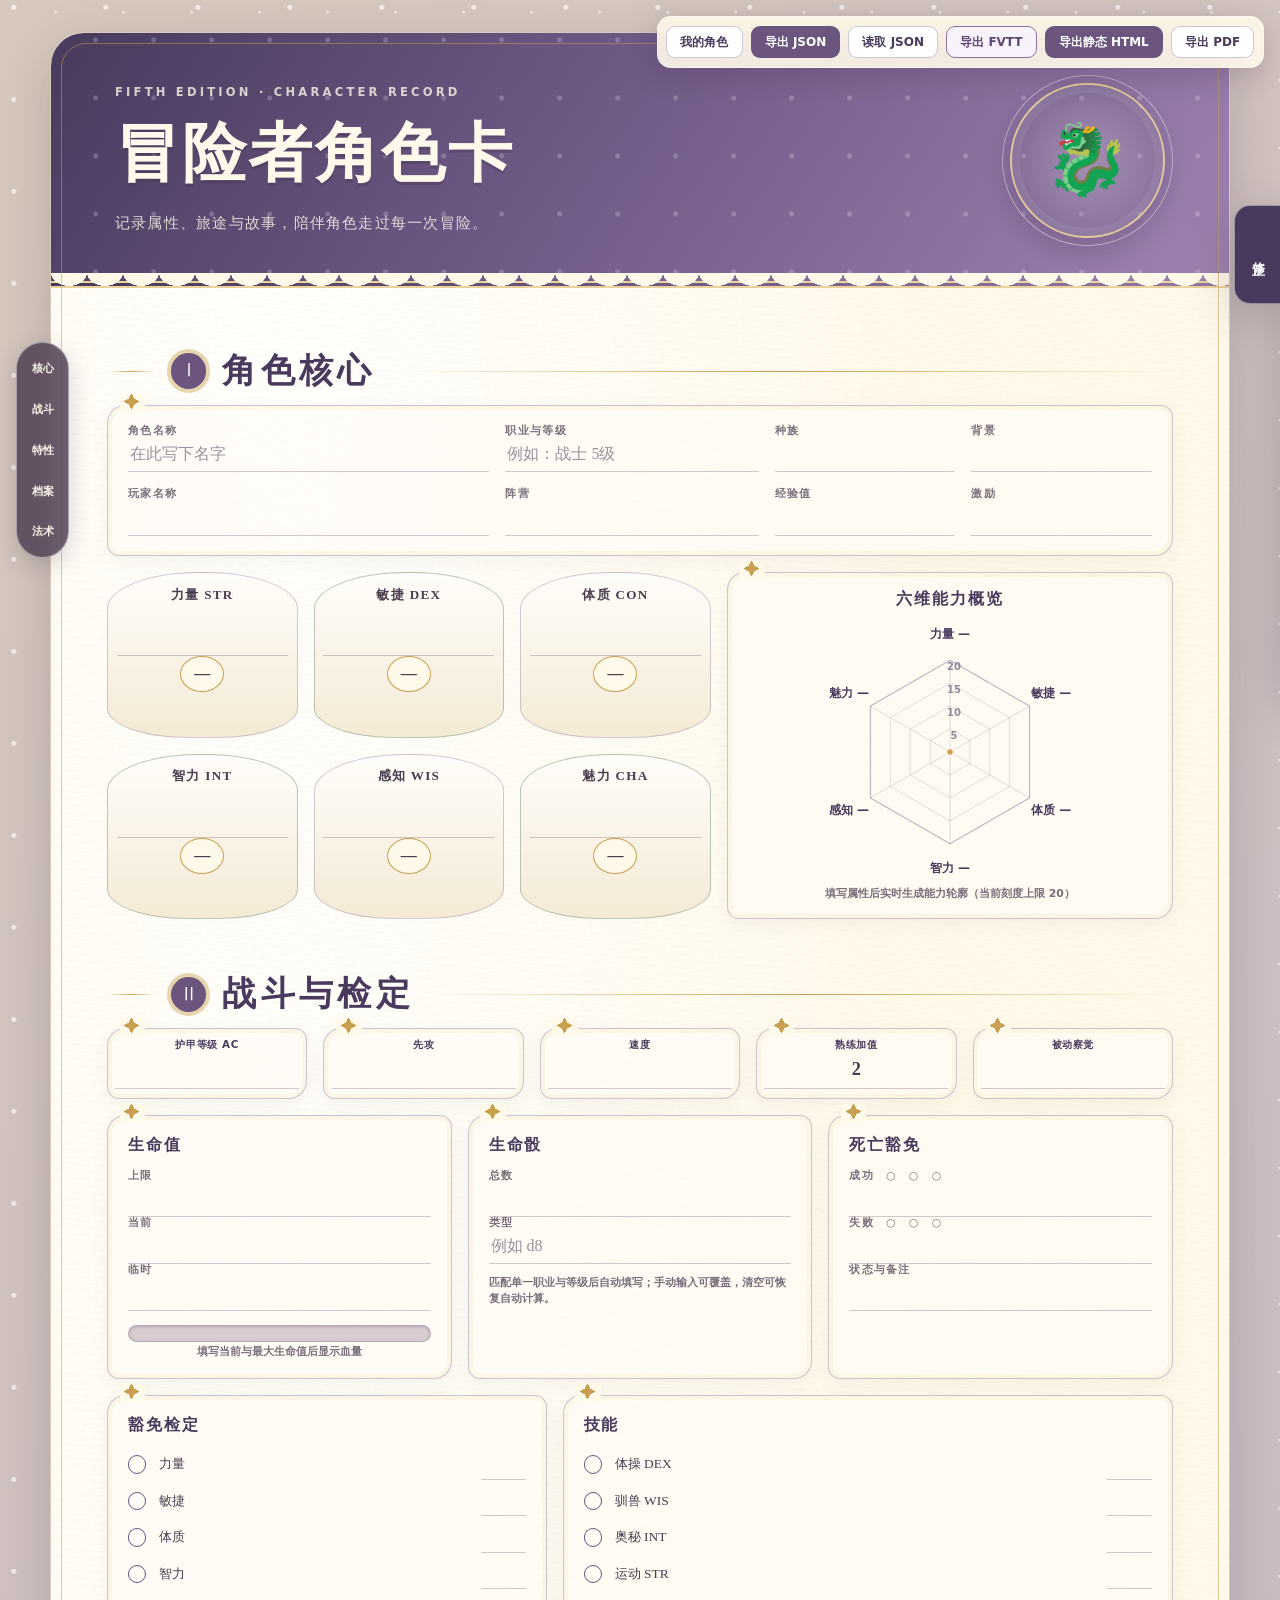
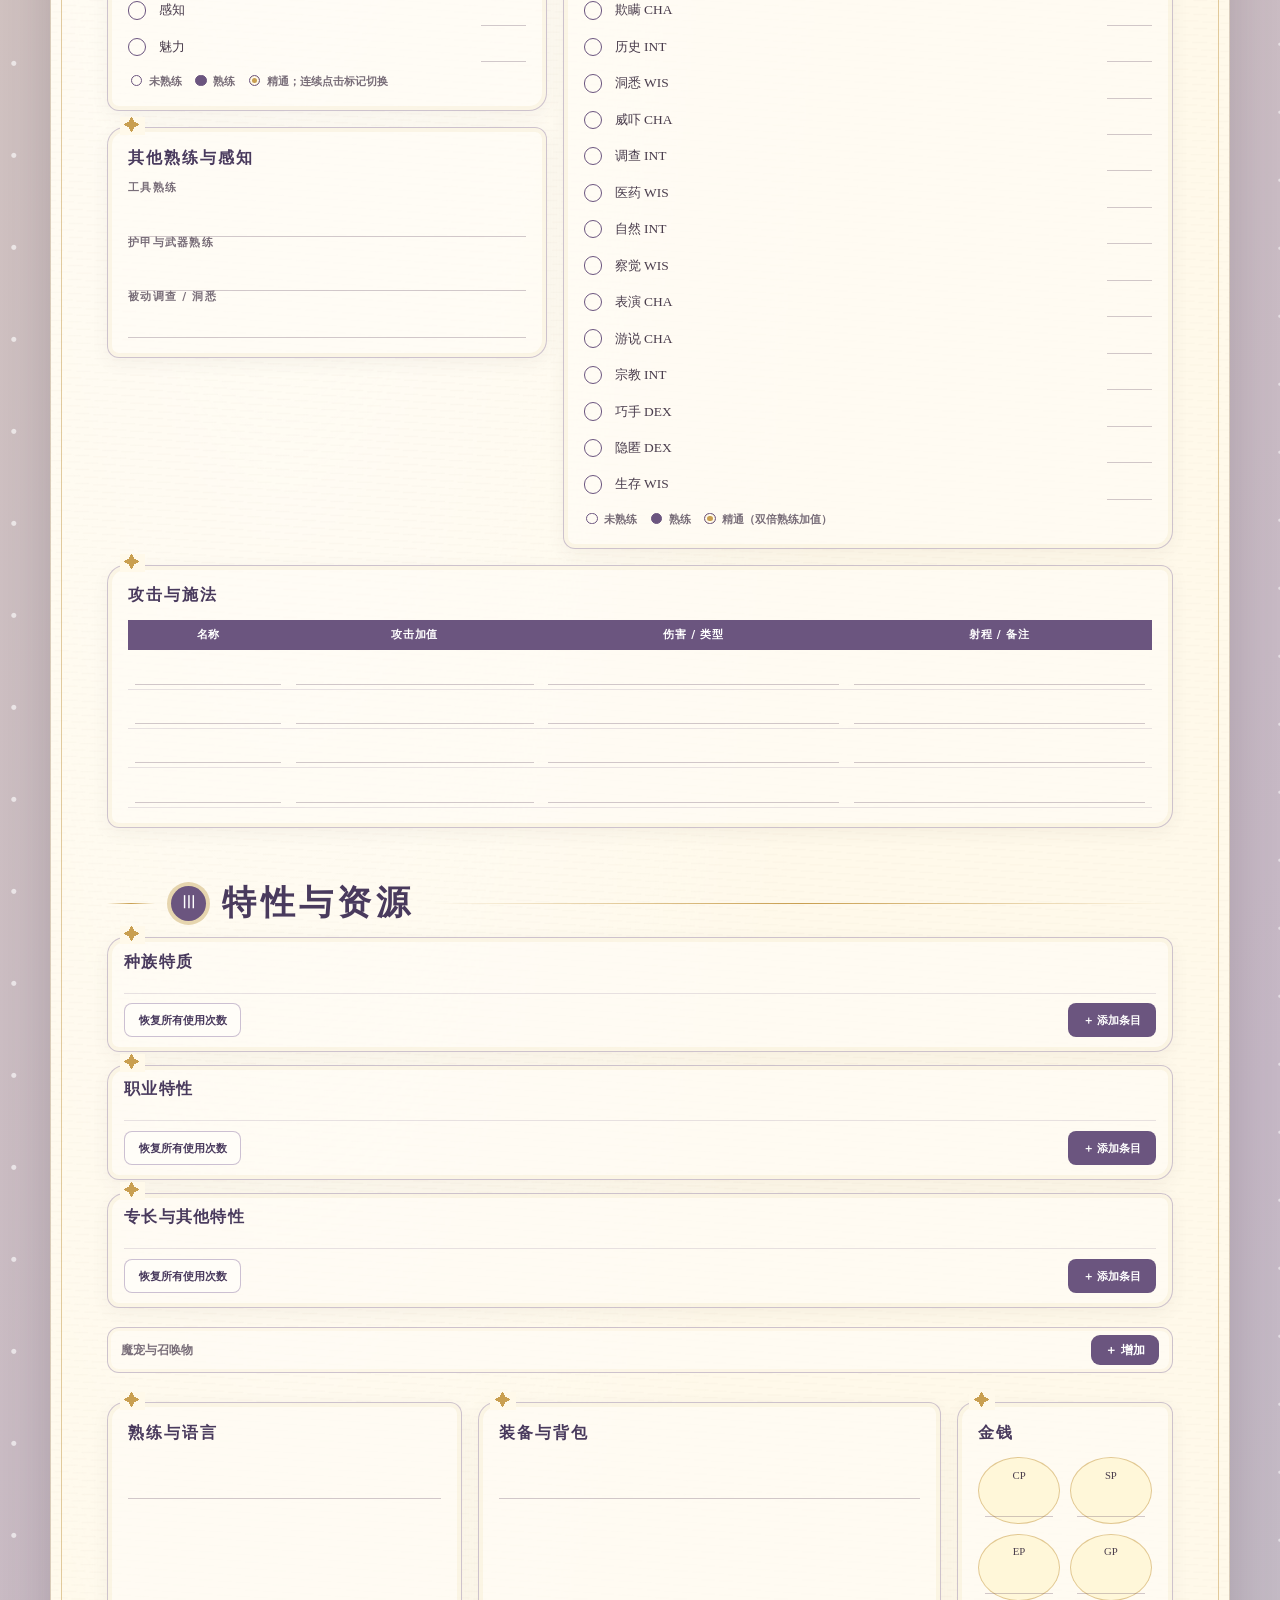
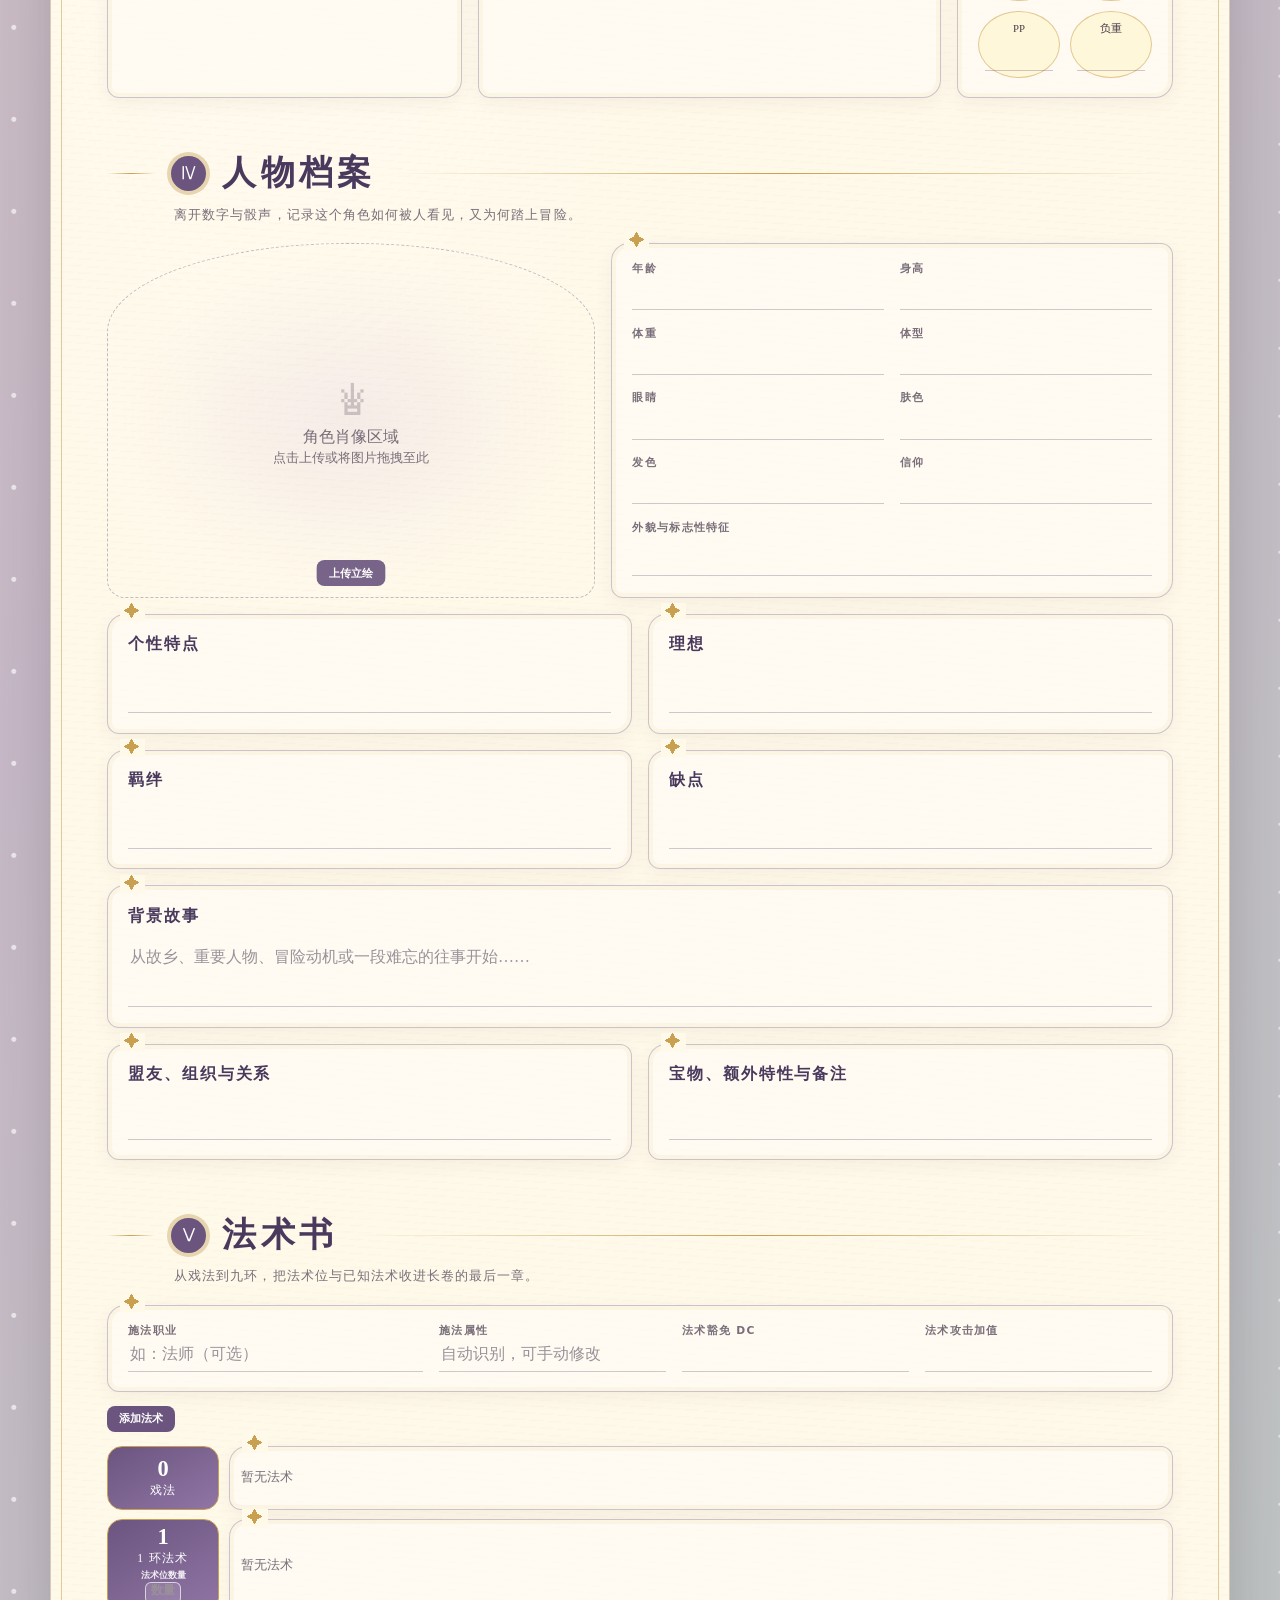
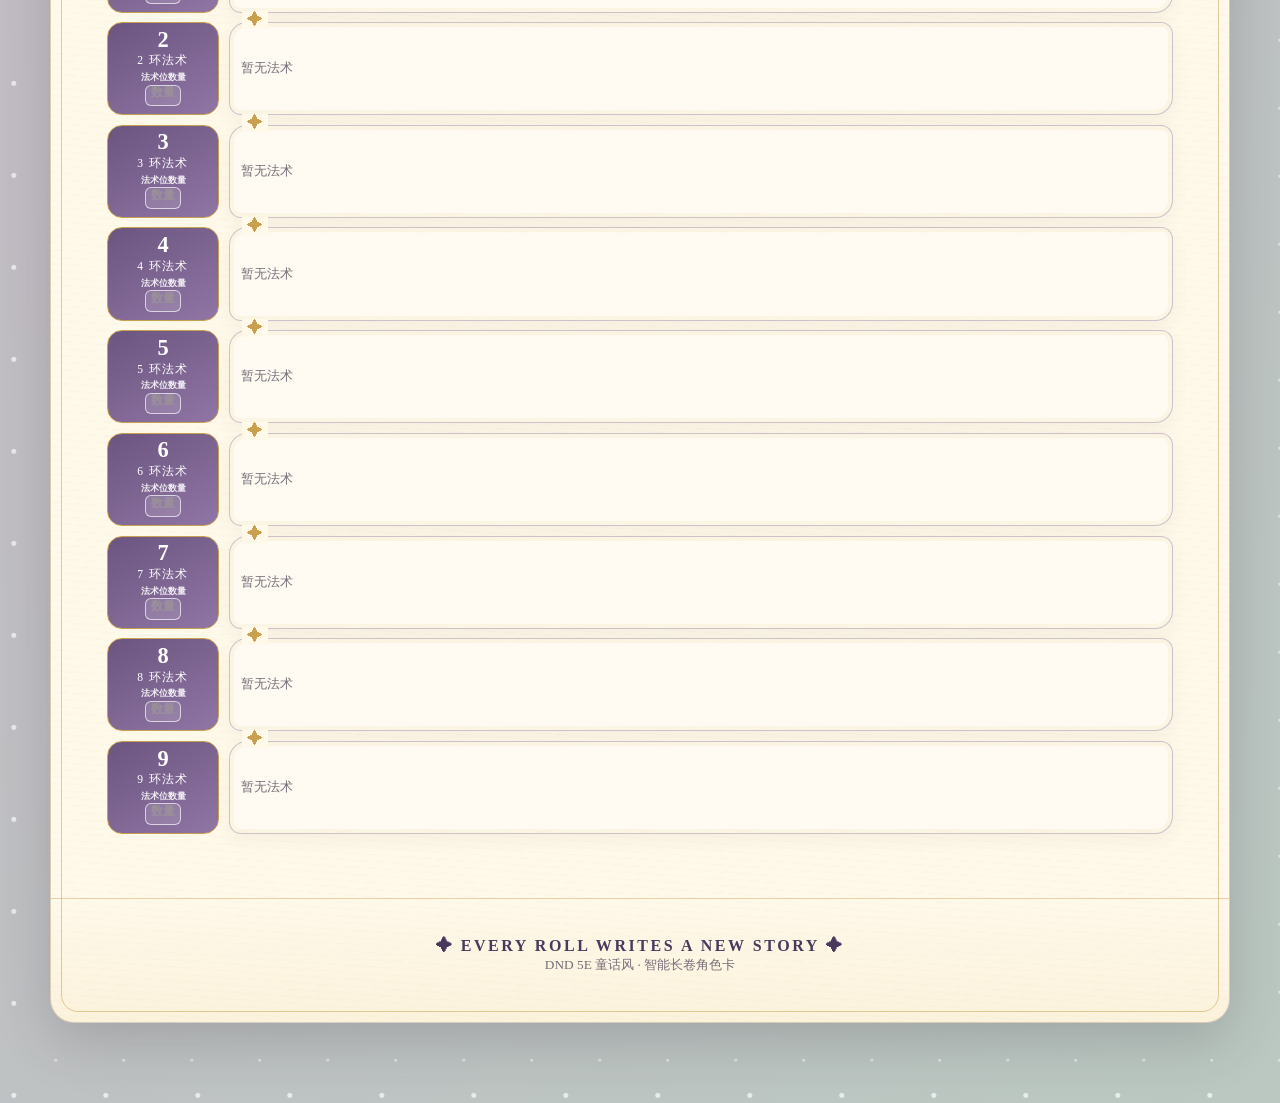
==== commit 49e225ef: "normal update" ====
--- a/character.html
+++ b/character.html
@@ -323,8 +323,20 @@
 .spell-dialog fieldset{min-width:0;padding:.45rem .6rem;border:1px solid var(--line);border-radius:8px}
 .spell-dialog label:not(.spell-option){display:grid;gap:.2rem}
 .spell-dialog select{width:100%;min-width:0;font:inherit;color:var(--ink);background:#fffdf6;border:1px solid var(--line);border-radius:6px;padding:.3rem}
-.spell-dialog textarea{min-height:3rem;resize:none;overflow:hidden}
+.spell-dialog textarea.rich-source+.rich-editor{min-height:3rem}
+.ability .score+.rich-editor{font-size:1.7rem;font-weight:700;text-align:center}
+.stat input+.rich-editor,.check .derived+.rich-editor,.summon-ability input+.rich-editor{text-align:center}
+.stat input+.rich-editor{font-size:1.15rem;font-weight:700}
+.slot-count+.rich-editor{width:2.25rem;min-height:1.35rem;padding:.05rem .15rem;border:1px solid #ffffffa8;border-radius:6px;background:#ffffff20;color:white;text-align:center;font:700 .72rem/1.2 system-ui,sans-serif}
+.auto-field[data-overridden="1"]+.rich-editor{color:#8d3f57;border-bottom-color:var(--rose)}
 .spell-dialog-actions{justify-content:flex-end}
+.spell-matches{list-style:none;margin:.25rem 0 0;padding:0;max-height:12rem;overflow:auto;border:1px solid var(--line);border-radius:8px;background:#fffdf6}
+.spell-matches button{display:flex;align-items:baseline;justify-content:space-between;flex-wrap:wrap;gap:.25rem .6rem;width:100%;padding:.42rem .55rem;border:0;background:transparent;text-align:left;color:var(--deep);font:inherit;cursor:pointer}
+.spell-matches li+li{border-top:1px solid var(--line)}
+.spell-matches button:is(:hover,:focus-visible){background:#eee3f1;outline-offset:-2px}
+.spell-matches small,.spell-lookup-status{color:var(--muted);font-size:.78rem}
+.spell-lookup-status{margin:.25rem 0 0}
+.spell-lookup-status:empty{margin:0}
 @media(max-width:560px){
   .spell-level{grid-template-columns:5.6rem minmax(0,1fr);gap:.45rem}
   .spell-list{padding:.4rem .45rem}
@@ -419,7 +431,11 @@
 <dialog class="spell-dialog" id="spell-dialog" aria-labelledby="spell-dialog-title">
   <form id="spell-form">
     <h3 id="spell-dialog-title">添加法术</h3>
-    <label>法术名<input name="spellName" placeholder="未命名法术" data-rich-skip autofocus></label>
+    <div class="spell-lookup">
+      <label>法术名<input name="spellName" placeholder="未命名法术" autocomplete="off" aria-describedby="spell-lookup-status" data-rich-skip autofocus></label>
+      <ul class="spell-matches" id="spell-matches" aria-label="匹配的法术" hidden></ul>
+      <p class="spell-lookup-status" id="spell-lookup-status" role="status"></p>
+    </div>
     <div class="grid two">
       <label>环阶<select name="level"></select></label>
       <label>学派<select name="school"></select></label>
@@ -473,31 +489,126 @@
 const spellControls=spellForm.elements;
 const spellDescription=spellControls.namedItem('description');
 const spellLevelLabel=level=>Number(level)===0?'戏法':level+' 环';
+const spellRulesetLabel=ruleset=>ruleset==='unspecified'?'版本未标明':ruleset||'';
 let editingSpell=null;
 
 for(let level=0;level<=9;level++) spellControls.level.add(new Option(spellLevelLabel(level),level));
 spellControls.school.add(new Option('未选择',''));
 for(const [value,label] of Object.entries(spellSchools)) spellControls.school.add(new Option(label,value));
 
-function resizeSpellDescription(){
-  spellDescription.style.height='auto';
-  spellDescription.style.height=(spellDescription.scrollHeight+2)+'px';
-}
-function openSpellForm(entry=null){
-  editingSpell=entry;
-  const data=entry?spellEntries.get(entry):{};
-  spellForm.reset();
+const spellMatches=document.querySelector('#spell-matches');
+const spellLookupStatus=document.querySelector('#spell-lookup-status');
+let spellRuleRef=null;
+let lookupTimer;
+let lookupRequest;
+
+function clearSpellMatches(){
+  clearTimeout(lookupTimer);
+  lookupRequest?.abort();
+  lookupRequest=null;
+  spellMatches.replaceChildren();
+  spellMatches.hidden=true;
+  spellLookupStatus.textContent='';
+}
+
+function fillSpellForm(data,level){
   spellControls.spellName.value=data.name??'';
-  spellControls.level.value=entry?.closest('[data-spell-level]').dataset.spellLevel??'0';
+  spellControls.level.value=level;
   spellControls.school.value=Object.hasOwn(spellSchools,data.school)?data.school:'';
   for(const key of Object.keys(spellComponentLabels)) spellControls[key].checked=Boolean(data.components?.[key]);
   spellControls.concentration.checked=Boolean(data.concentration);
   spellControls.ritual.checked=Boolean(data.ritual);
   spellControls.duration.value=data.duration??'';
   spellDescription.value=data.description??'';
+  restoreRichEditor(spellControls.spellName,data.nameHTML);
+  restoreRichEditor(spellControls.duration,data.durationHTML);
+  restoreRichEditor(spellDescription,data.descriptionHTML);
+}
+
+function pickRuleSpell(data){
+  clearSpellMatches();
+  fillSpellForm(data,data.level);
+  spellRuleRef={id:data.id,ruleset:data.ruleset,source:data.source,sourceType:data.sourceType};
+  spellControls.spellName._richEditor.focus();
+  spellLookupStatus.textContent='已填入 '+data.name+'（'+spellRulesetLabel(data.ruleset)+'）';
+}
+
+function renderSpellMatches(spells){
+  const items=spells.map(data=>{
+    const item=document.createElement('li');
+    const button=document.createElement('button');
+    button.type='button';
+    const name=document.createElement('span');
+    name.textContent=data.name;
+    const meta=document.createElement('small');
+    meta.textContent=[data.englishName,spellRulesetLabel(data.ruleset),spellLevelLabel(data.level),data.source].filter(Boolean).join(' · ');
+    button.append(name,meta);
+    button.addEventListener('click',()=>pickRuleSpell(data));
+    item.append(button);
+    return item;
+  });
+  spellMatches.replaceChildren(...items);
+  spellMatches.hidden=!items.length;
+  spellLookupStatus.textContent=items.length?'找到 '+items.length+' 条法术':'没有匹配的法术，可继续手填';
+}
+
+function queueSpellLookup(event){
+  spellRuleRef=null;
+  clearSpellMatches();
+  const query=spellControls.spellName.value.trim();
+  if(event.isComposing||!query||query.length>80||!/^https?:$/.test(location.protocol))return;
+  lookupTimer=setTimeout(async()=>{
+    const request=new AbortController();
+    lookupRequest=request;
+    try{
+      const response=await fetch('/api/rules/spells?q='+encodeURIComponent(query),{signal:request.signal});
+      if(!response.ok)throw new Error('法术搜索不可用');
+      const {spells}=await response.json();
+      if(!request.signal.aborted&&spellDialog.open)renderSpellMatches(spells);
+    }catch(error){
+      if(!request.signal.aborted&&spellDialog.open)spellLookupStatus.textContent='法术库暂不可用，可继续手填';
+    }finally{
+      if(lookupRequest===request)lookupRequest=null;
+    }
+  },200);
+}
+spellControls.spellName.addEventListener('input',queueSpellLookup);
+spellDialog.addEventListener('close',clearSpellMatches);
+
+
+function openSpellForm(entry=null){
+  editingSpell=entry;
+  const data=entry?spellEntries.get(entry):{};
+  clearSpellMatches();
+  spellForm.reset();
+  spellRuleRef=data.ruleRef??null;
+  fillSpellForm(data,entry?.closest('[data-spell-level]').dataset.spellLevel??'0');
   document.querySelector('#spell-dialog-title').textContent=entry?'编辑法术':'添加法术';
   spellDialog.showModal();
-  resizeSpellDescription();
+}
+
+function renderSpellEntry(entry,values=keywordValues()){
+  const data=spellEntries.get(entry);
+  const summary=entry.querySelector('summary');
+  summary.innerHTML=renderKeywordHTML(data.nameHTML==null?plainTextToRichHTML(data.name):safeRichHTML(data.nameHTML),values);
+  const components=Object.entries(spellComponentLabels).filter(([key])=>data.components?.[key]).map(([,label])=>label);
+  const meta=[
+    spellSchools[data.school]||'学派未填写',
+    components.length?'成分：'+components.join('、'):'',
+    data.concentration?'专注':'',
+    data.ritual?'仪式':'',
+    [data.ruleRef?.source,spellRulesetLabel(data.ruleRef?.ruleset)].filter(Boolean).join(' ')
+  ].filter(Boolean).join(' · ');
+  const metaNode=entry.querySelector('[data-spell-meta]');
+  metaNode.textContent=replaceKeywordText(meta,values);
+  if(data.duration){
+    const duration=document.createElement('span');
+    duration.innerHTML=renderKeywordHTML(data.durationHTML==null?plainTextToRichHTML(data.duration):safeRichHTML(data.durationHTML),values);
+    metaNode.append(' · 持续时间：',duration);
+  }
+  const description=entry.querySelector('.spell-description');
+  description.innerHTML=renderKeywordHTML(data.descriptionHTML==null?plainTextToRichHTML(data.description):safeRichHTML(data.descriptionHTML),values);
+  description.hidden=!data.description;
 }
 
 function createSpellEntry(data){
@@ -506,19 +617,7 @@
   entry.setAttribute('name','spellbook-entry');
   entry.innerHTML='<summary></summary><div class="spell-entry-body"><p data-spell-meta></p><p class="spell-description" hidden></p><div class="spell-entry-actions"><label class="spell-option"><input type="checkbox" data-prepared>已准备</label><button class="feature-add" type="button" data-edit-spell>编辑</button><button class="feature-add" type="button" data-delete-spell>删除</button></div></div>';
   spellEntries.set(entry,data);
-  const summary=entry.querySelector('summary');
-  summary.textContent=data.name;
-  const components=Object.entries(spellComponentLabels).filter(([key])=>data.components?.[key]).map(([,label])=>label);
-  entry.querySelector('[data-spell-meta]').textContent=[
-    spellSchools[data.school]||'学派未填写',
-    components.length?'成分：'+components.join('、'):'',
-    data.concentration?'专注':'',
-    data.ritual?'仪式':'',
-    data.duration?'持续时间：'+data.duration:''
-  ].filter(Boolean).join(' · ');
-  const description=entry.querySelector('.spell-description');
-  description.textContent=data.description??'';
-  description.hidden=!data.description;
+  renderSpellEntry(entry);
   const prepared=entry.querySelector('[data-prepared]');
   prepared.checked=data.prepared;
   prepared.addEventListener('change',()=>{data.prepared=prepared.checked});
@@ -579,7 +678,6 @@
 
 document.querySelector('#add-spell').addEventListener('click',()=>openSpellForm());
 document.querySelector('#cancel-spell').addEventListener('click',()=>spellDialog.close());
-spellDescription.addEventListener('input',resizeSpellDescription);
 for(const event of ['input','change'])spellForm.addEventListener(event,event=>event.stopPropagation());
 spellForm.addEventListener('submit',event=>{
   event.preventDefault();
@@ -594,9 +692,14 @@
     components,
     concentration:spellControls.concentration.checked,
     ritual:spellControls.ritual.checked,
-    duration:spellControls.duration.value.trim(),
-    description:spellDescription.value.trim()
+    duration:spellControls.duration.value,
+    description:spellDescription.value,
+    nameHTML:spellControls.spellName.value.trim()?spellControls.spellName.dataset.richHtml:undefined,
+    durationHTML:spellControls.duration.dataset.richHtml,
+    descriptionHTML:spellDescription.dataset.richHtml
   };
+  if(spellRuleRef)data.ruleRef=spellRuleRef;
+  else delete data.ruleRef;
   const list=spellList(spellControls.level.value);
   const entry=createSpellEntry(data);
   if(editingSpell?.parentElement===list)editingSpell.replaceWith(entry);
@@ -661,6 +764,7 @@
       input.value='';
       renderSpellSlotPips(level,false,[]);
     }
+    refreshRichDisplay(input);
   }
 }
 document.querySelectorAll('[data-slot-count]').forEach(input=>{
@@ -679,6 +783,7 @@
 let __printFeatureOpenStates=null;
 window.addEventListener('beforeprint',()=>{
   markEmptySpells();
+  document.activeElement?.closest('.rich-editor')?.blur();
   updateDerived();
   updateRadar();
   __printSummonOpenStates=[...document.querySelectorAll('.summon-card')].map(card=>card.open);
@@ -809,6 +914,7 @@
   updateSpellAuto();
   updateHpVisual();
   updateRadar();
+  refreshRichDisplays();
 }
 document.querySelectorAll('.prof').forEach(button=>button.addEventListener('click',()=>{const rank=(Number(button.dataset.rank)+1)%3;button.dataset.rank=String(rank);const label=button.parentElement.querySelector('span').textContent;button.setAttribute('aria-label',`${label}：${rankName[rank]}`);updateDerived()}));
 modifierInputs().forEach(input=>input.addEventListener('change',updateDerived));
@@ -863,52 +969,147 @@
     .replace(/[&<>]/g,ch=>({'&':'&amp;','<':'&lt;','>':'&gt;'}[ch]))
     .split('\n').join('<br>');
 }
+function keywordValues(){
+  const proficiency=document.querySelector('#proficiency-bonus').value.trim();
+  const values={pb:proficiency&&Number.isFinite(Number(proficiency))?Number(proficiency):null};
+  for(const [,key] of saveDefs)values[key]=abilityMod(key);
+  return values;
+}
+function replaceKeywordText(text,values=keywordValues()){
+  return text.replace(/(?<![a-z0-9_@])@(pb|str|dex|con|int|wis|cha)(?![a-z0-9_])/gi,
+    (_,key)=>values[key.toLowerCase()]==null?'—':bonus(values[key.toLowerCase()]));
+}
+function renderKeywordHTML(html,values){
+  if(!html.includes('@'))return html;
+  const template=document.createElement('template');
+  template.innerHTML=html;
+
+  const blocks=new Set(['BR','DIV','P','UL','OL','LI']);
+  const groups=[[]];
+  function groupText(parent){
+    for(const node of parent.childNodes){
+      if(node.nodeType===Node.TEXT_NODE){groups.at(-1).push(node);continue}
+      const block=blocks.has(node.tagName);
+      if(block)groups.push([]);
+      groupText(node);
+      if(block)groups.push([]);
+    }
+  }
+  groupText(template.content);
+  for(const nodes of groups){
+    let text='';
+    const offsets=nodes.map(node=>{
+      const start=text.length;
+      text+=node.data;
+      return start;
+    });
+    const matches=[...text.matchAll(/(?<![a-z0-9_@])@(pb|str|dex|con|int|wis|cha)(?![a-z0-9_])/gi)];
+    for(const match of matches.reverse()){
+      const start=match.index,end=start+match[0].length;
+      const replacement=replaceKeywordText(match[0],values);
+      for(let index=nodes.length-1;index>=0;index--){
+        const offset=offsets[index],node=nodes[index];
+        const from=Math.max(0,start-offset),to=Math.min(node.length,end-offset);
+        if(from<to)node.replaceData(from,to-from,offset<=start?replacement:'');
+      }
+    }
+  }
+  return template.innerHTML;
+}
+function refreshRichDisplay(control,values=keywordValues()){
+  const editor=control._richEditor;
+  if(!editor)return;
+  if(control.value!==control._richValue){
+    control._richValue=control.value;
+    control.dataset.richHtml=plainTextToRichHTML(control.value);
+  }
+  if(editor===document.activeElement)return;
+  const display=renderKeywordHTML(control.dataset.richHtml,values);
+  if(editor.innerHTML!==display)editor.innerHTML=display;
+}
+function refreshRichDisplays(){
+  const values=keywordValues();
+  document.querySelectorAll('.summon-card').forEach(updateSummonSummary);
+  document.querySelectorAll('.rich-source').forEach(control=>refreshRichDisplay(control,values));
+  document.querySelectorAll('.spell-entry').forEach(entry=>renderSpellEntry(entry,values));
+  document.querySelectorAll('.feature-entry').forEach(updateFeatureEntrySummary);
+}
 function attachRichEditor(root=document){
-  root.querySelectorAll('input:not([type="file"]):not([type="checkbox"]):not([type="radio"]):not([readonly]):not([data-auto]):not([data-save-skip]):not([data-rich-skip]):not(.spell-name-input):not([inputmode="numeric"]),textarea:not([data-rich-skip])').forEach(control=>{
-    if(control.dataset.richReady==='1')return;
-    control.dataset.richReady='1';
+  root.querySelectorAll('input:not([type="file"]):not([type="checkbox"]):not([type="radio"]):not([readonly]),textarea:not([data-feature-legacy])').forEach(control=>{
+    if(control._richEditor)return;
     control.classList.add('rich-source');
     const editor=document.createElement('div');
+    const multiline=control.tagName==='TEXTAREA';
+    const numeric=control.type==='number'||control.inputMode==='numeric';
+    if(control.type==='number')control.type='text';
     editor.className='rich-editor';
     editor.contentEditable='true';
     editor.setAttribute('role','textbox');
-    editor.setAttribute('aria-multiline',String(control.tagName==='TEXTAREA'));
+    editor.setAttribute('aria-multiline',String(multiline));
     editor.dataset.placeholder=control.getAttribute('placeholder')||'';
-    editor.innerHTML=safeRichHTML(control.dataset.richHtml||control.value||'');
+    editor.inputMode=control.inputMode||(numeric?'numeric':'text');
+    const label=control.getAttribute('aria-label')||control.labels?.[0]?.textContent.trim()||
+      control.closest('.field,label,.stat')?.querySelector('label,strong')?.textContent.trim();
+    if(label)editor.setAttribute('aria-label',label);
+    if(control.autofocus){editor.autofocus=true;control.autofocus=false}
     control.insertAdjacentElement('afterend',editor);
     control._richEditor=editor;
-    editor.addEventListener('input',()=>{
+    for(const label of control.labels??[]){
+      label.addEventListener('click',event=>{
+        if(event.target.closest('select,button,a,.rich-editor'))return;
+        event.preventDefault();
+        editor.focus();
+      });
+    }
+    restoreRichEditor(control);
+    let edited=false;
+    editor.addEventListener('focus',()=>{
+      edited=false;
+      if(editor.innerHTML!==control.dataset.richHtml)editor.innerHTML=control.dataset.richHtml;
+    });
+    function commitInput(isComposing=false){
       const html=safeRichHTML(editor.innerHTML);
+      control.value=richPlainText(html);
+      control._richValue=control.value;
       control.dataset.richHtml=html;
-      control.value=richPlainText(editor.innerHTML);
-      control.dispatchEvent(new Event('input',{bubbles:true}));
-      editor.style.height='auto';
+      edited=true;
+      control.dispatchEvent(new InputEvent('input',{bubbles:true,isComposing}));
+    }
+    editor.addEventListener('input',event=>{
+      event.stopPropagation();
+      commitInput(event.isComposing);
+    });
+    editor.addEventListener('compositionend',()=>commitInput());
+    editor.addEventListener('blur',()=>{
+      if(edited)control.dispatchEvent(new Event('change',{bubbles:true}));
+      refreshRichDisplay(control);
     });
     editor.addEventListener('keydown',event=>{
       if((event.ctrlKey||event.metaKey)&&event.key.toLowerCase()==='b'){
-        event.preventDefault();document.execCommand('bold',false);editor.dispatchEvent(new Event('input',{bubbles:true}));
+        event.preventDefault();document.execCommand('bold',false);
       }
-      if(control.tagName==='INPUT'&&event.key==='Enter')event.preventDefault();
+      if(!multiline&&event.key==='Enter'&&!event.isComposing)event.preventDefault();
     });
     editor.addEventListener('paste',event=>{
       event.preventDefault();
       const plain=event.clipboardData?.getData('text/plain')||'';
-      // Paste as plain text to avoid hidden paragraph/list wrappers from Word, web pages, etc.
-      // Keep intentional line breaks, but collapse runs of blank lines to a single paragraph break.
-      const normalized=plain.replace(/\r\n?/g,'\n').replace(/\u00a0/g,' ')
-        .replace(/[ \t]+\n/g,'\n').replace(/\n{3,}/g,'\n\n');
+      const normalized=multiline
+        ?plain.replace(/\r\n?/g,'\n').replace(/[ \t]+\n/g,'\n').replace(/\n{3,}/g,'\n\n')
+        :plain.replace(/[\r\n]+/g,' ');
       document.execCommand('insertHTML',false,plainTextToRichHTML(normalized));
-      editor.dispatchEvent(new Event('input',{bubbles:true}));
     });
   });
 }
 function restoreRichEditor(control,html){
   if(!control?._richEditor)return;
-  const safe=html==null?String(control.value??'').replace(/&/g,'&amp;').replace(/</g,'&lt;').replace(/>/g,'&gt;').replace(/\n/g,'<br>'):safeRichHTML(html);
-  control._richEditor.innerHTML=safe;
+  const safe=html==null?plainTextToRichHTML(control.value):safeRichHTML(html);
+  control.value=richPlainText(safe);
+  control._richValue=control.value;
   control.dataset.richHtml=safe;
-  control.value=richPlainText(safe);
-}
+  const editor=control._richEditor;
+  editor.innerHTML=editor===document.activeElement?control.dataset.richHtml:renderKeywordHTML(control.dataset.richHtml,keywordValues());
+}
+
 attachRichEditor();
 
 const editable=()=>[...document.querySelectorAll('input:not([type="file"]):not([data-auto-skip]):not([data-save-skip]),textarea')].filter(el=>!el.closest('.summon-card')&&!el.closest('.feature-entry')&&!el.closest('#spell-dialog,.spell-entry'));
@@ -968,7 +1169,7 @@
   const name=card.querySelector('[data-summon-field="name"]').value.trim()||'未命名召唤物';
   const current=card.querySelector('[data-summon-field="hpCurrent"]').value.trim();
   const max=card.querySelector('[data-summon-field="hpMax"]').value.trim();
-  card.querySelector('.summon-summary-name').textContent=name;
+  card.querySelector('.summon-summary-name').textContent=replaceKeywordText(name);
   card.querySelector('.summon-summary-hp').textContent=`生命值：${current||'—'} / ${max||'—'}`;
   card.querySelectorAll('[data-summon-ability]').forEach(scoreInput=>{
     const key=scoreInput.dataset.summonAbility;
@@ -980,6 +1181,7 @@
       const mod=Math.floor((Number(raw)-10)/2);
       modInput.value=mod>=0?`+${mod}`:String(mod);
     }
+    refreshRichDisplay(modInput);
   });
 }
 function collectSummons(){
@@ -1005,14 +1207,14 @@
 function updateFeatureEntrySummary(card){
   const name=card.querySelector('[data-feature-field="name"]')?.value.trim()||'未命名特性';
   const summary=card.querySelector('.feature-entry-name');
-  if(summary)summary.textContent=name;
+  if(summary)summary.textContent=replaceKeywordText(name);
 }
 function featureMaxUses(card){const raw=card.querySelector('[data-feature-field="maxUses"]')?.value.trim()||'';return raw!==''&&Number.isFinite(Number(raw))?Math.max(0,Math.min(99,Math.floor(Number(raw)))):0}
 function featureUsedFlags(card){return [...card.querySelectorAll('.feature-use-pip')].map(pip=>pip.classList.contains('used'))}
 function syncFeatureCurrentUses(card){
  const max=featureMaxUses(card),used=featureUsedFlags(card).filter(Boolean).length;
  const current=card.querySelector('[data-feature-field="currentUses"]');
- if(current)current.value=max?String(max-used):'';
+ if(current){current.value=max?String(max-used):'';refreshRichDisplay(current);}
 }
 function updateFeaturePip(pip,used,index){
  pip.classList.toggle('used',used);pip.setAttribute('aria-pressed',String(used));
@@ -1081,6 +1283,7 @@
   });
   list.appendChild(details);
   attachRichEditor(details);
+  if(data.nameHTML!=null)restoreRichEditor(nameInput,data.nameHTML);
   if(data.richHTML!==undefined&&data.richHTML!==null)restoreRichEditor(description,data.richHTML);
   renderFeatureEntryPips(details,false,Array.isArray(data.used)?data.used:[]);
   if(!Array.isArray(data.used)&&data.currentUses!==undefined&&data.currentUses!=='')setFeatureCurrentUses(details,data.currentUses);
@@ -1096,6 +1299,7 @@
       const description=card.querySelector('[data-feature-field="description"]');
       return {
         name:get('name'),
+        nameHTML:card.querySelector('[data-feature-field=name]').dataset.richHtml,
         maxUses:get('maxUses'),
         currentUses:get('currentUses'),
         used:[...card.querySelectorAll('.feature-entry-slots .feature-use-pip')].map(pip=>pip.classList.contains('used')),
@@ -1304,7 +1508,10 @@
   });
   document.querySelectorAll('#attacks tr[data-attack-row]').forEach(tr=>{
     const attack={};
-    tr.querySelectorAll('[data-field]').forEach(el=>attack[el.dataset.field.split('.').at(-1)]=characterExportField(el));
+    tr.querySelectorAll('[data-field]').forEach(el=>{
+      attack[el.dataset.field.split('.').at(-1)]=characterExportField(el);
+      if(el._richEditor)result.formattedText[el.dataset.field]=el.dataset.richHtml;
+    });
     result.attacks.push(attack);
   });
   result.spellbook.spells=collectSpells();
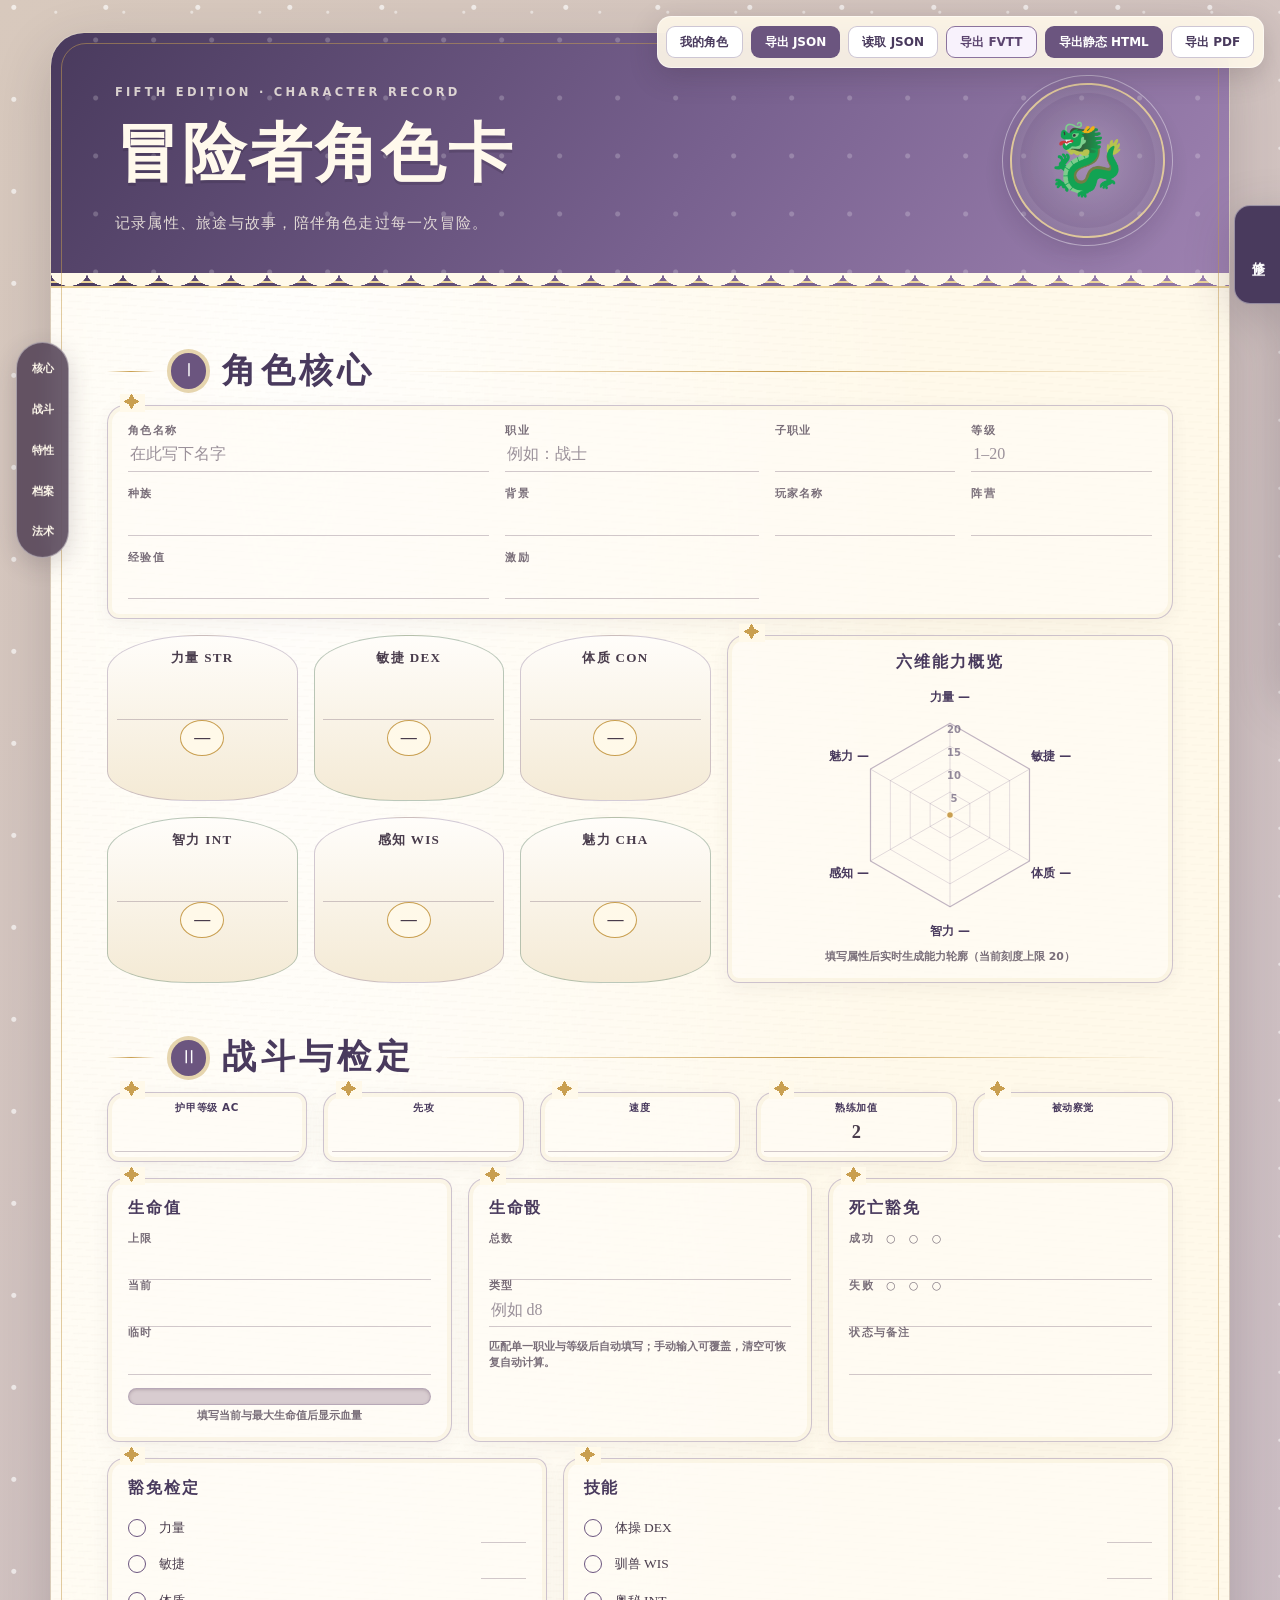
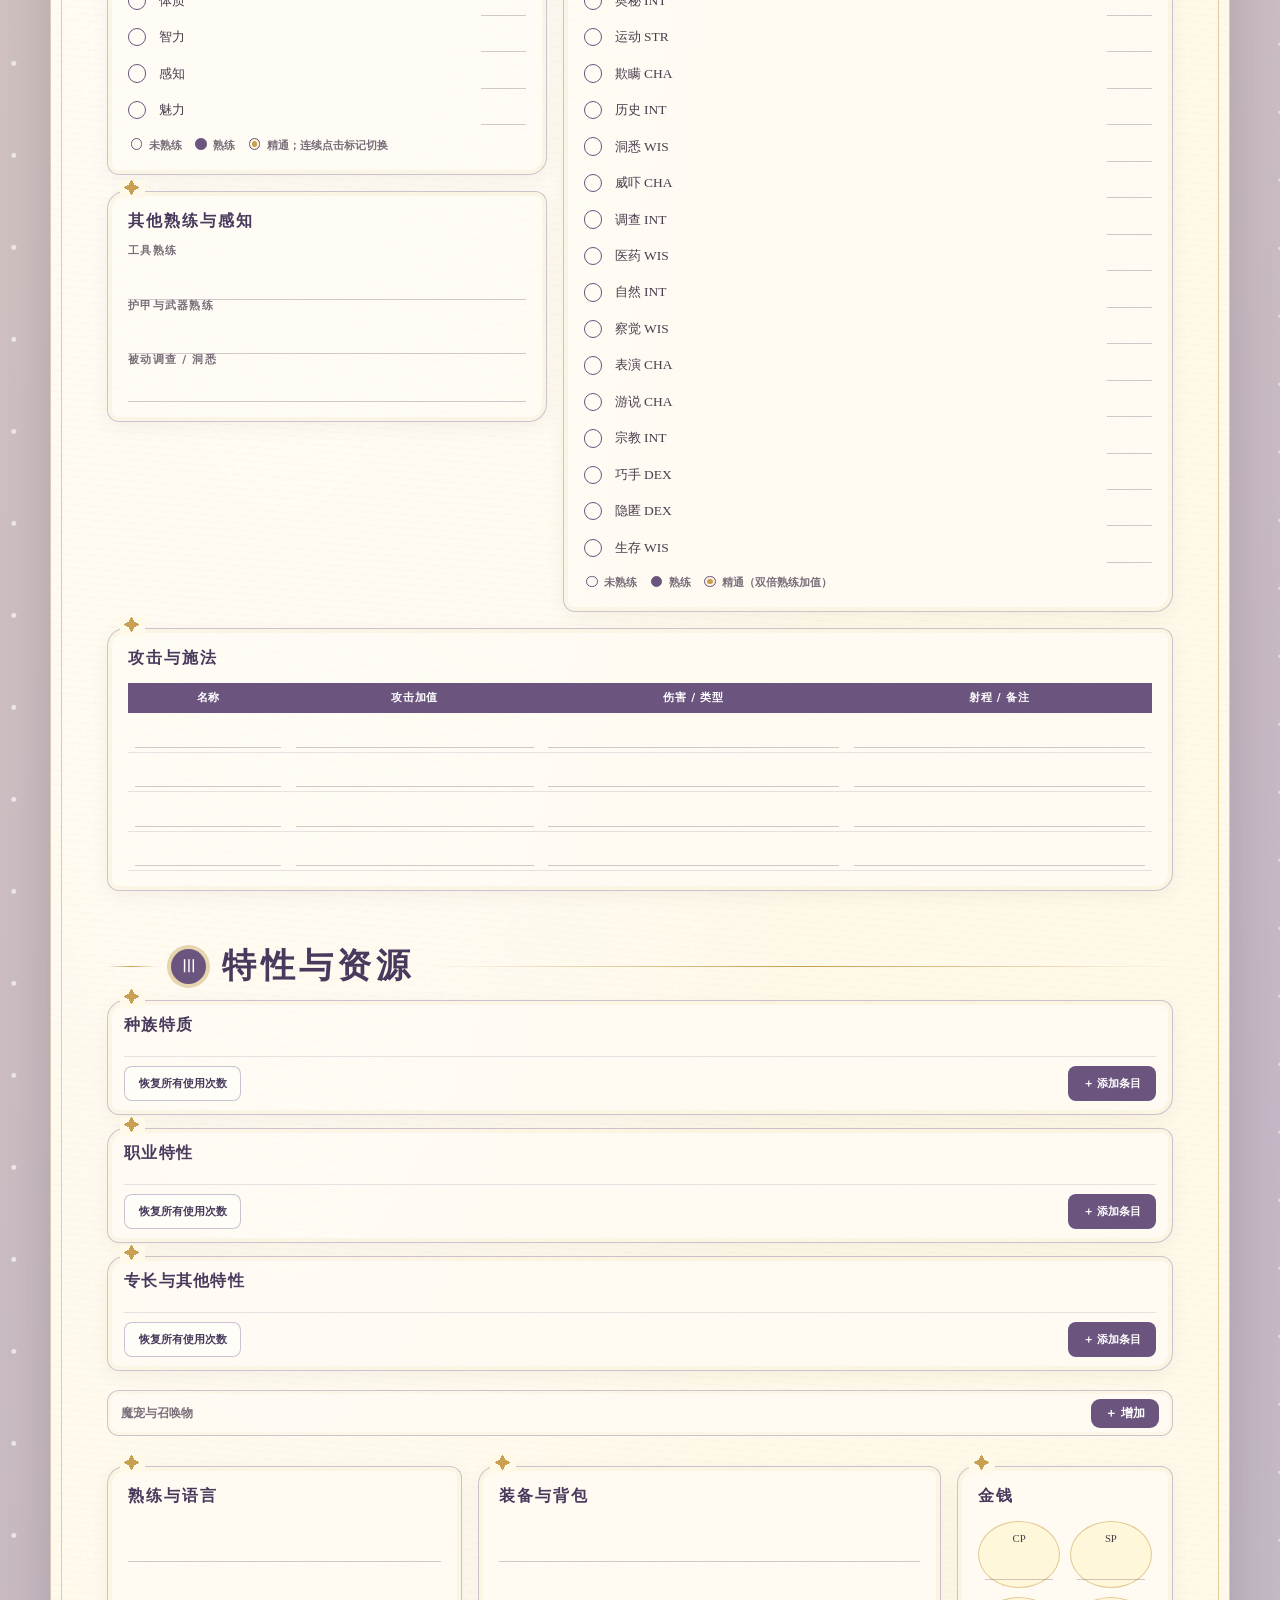
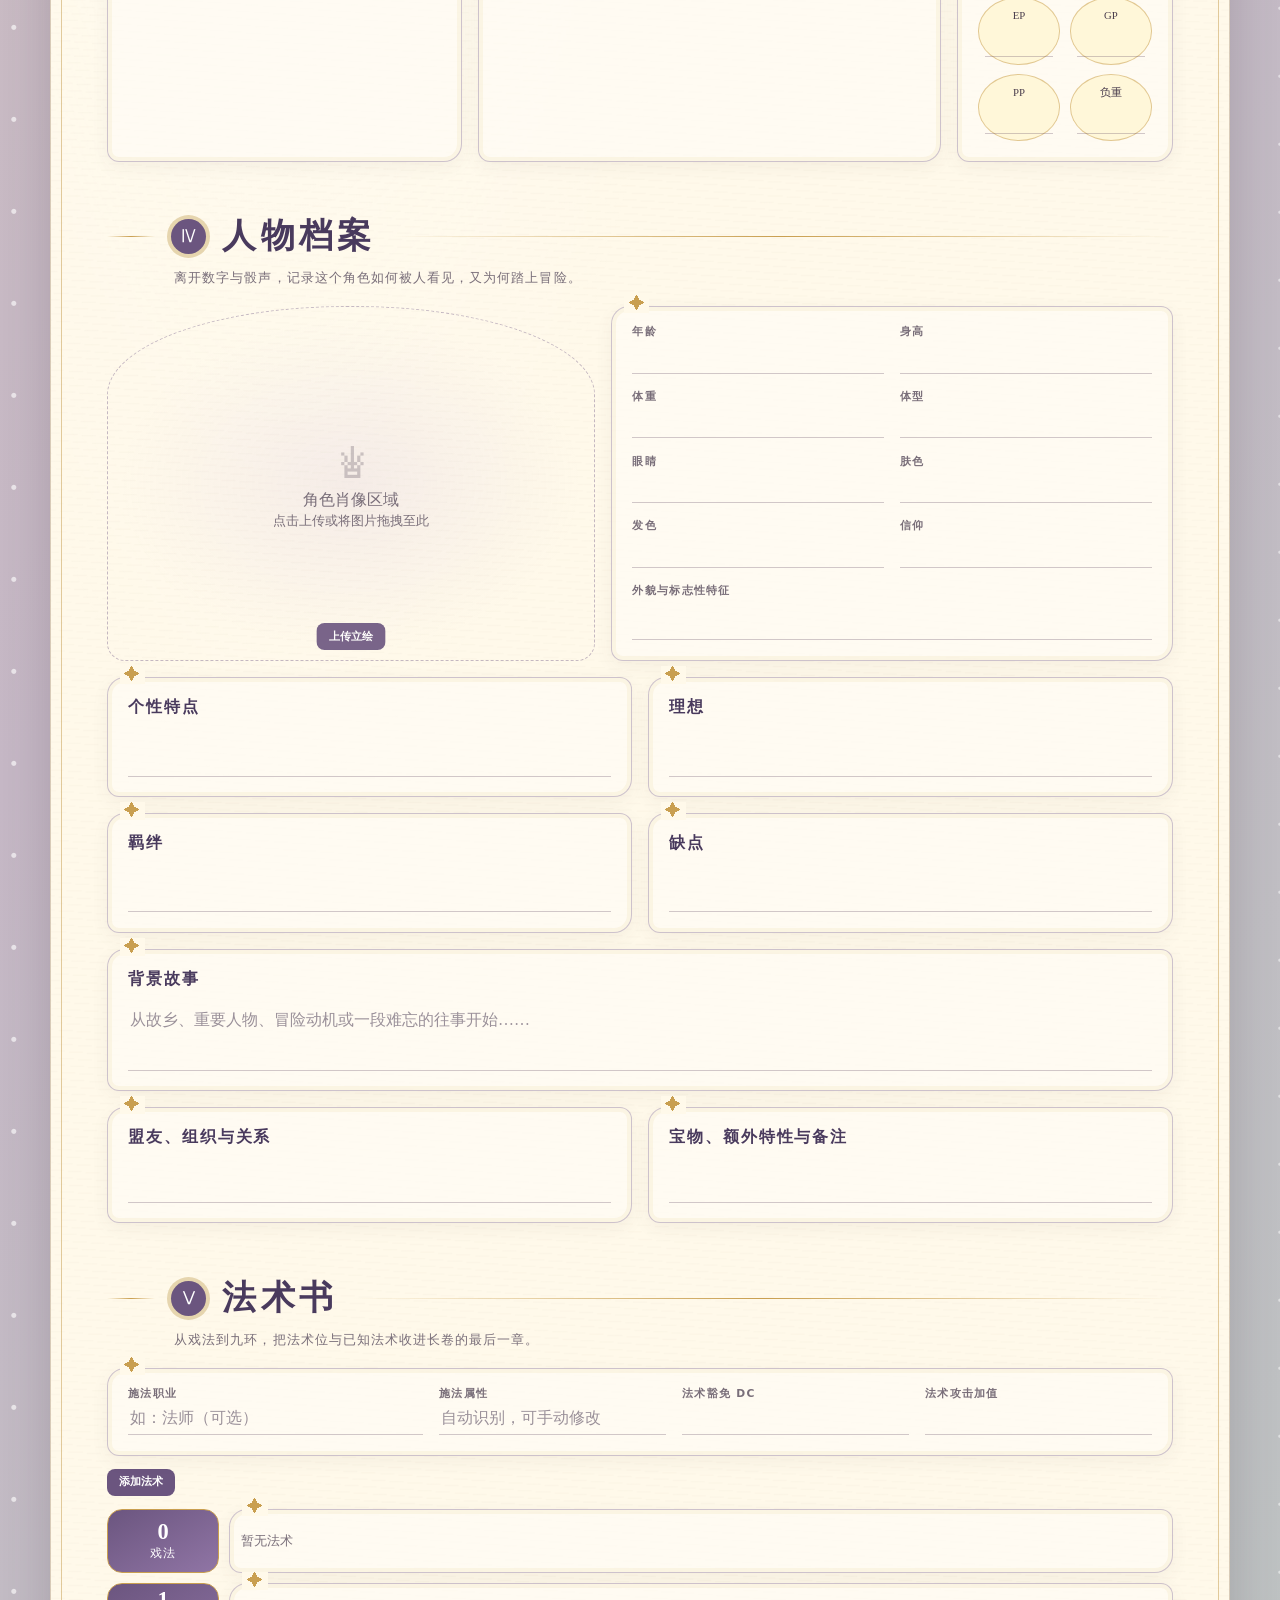
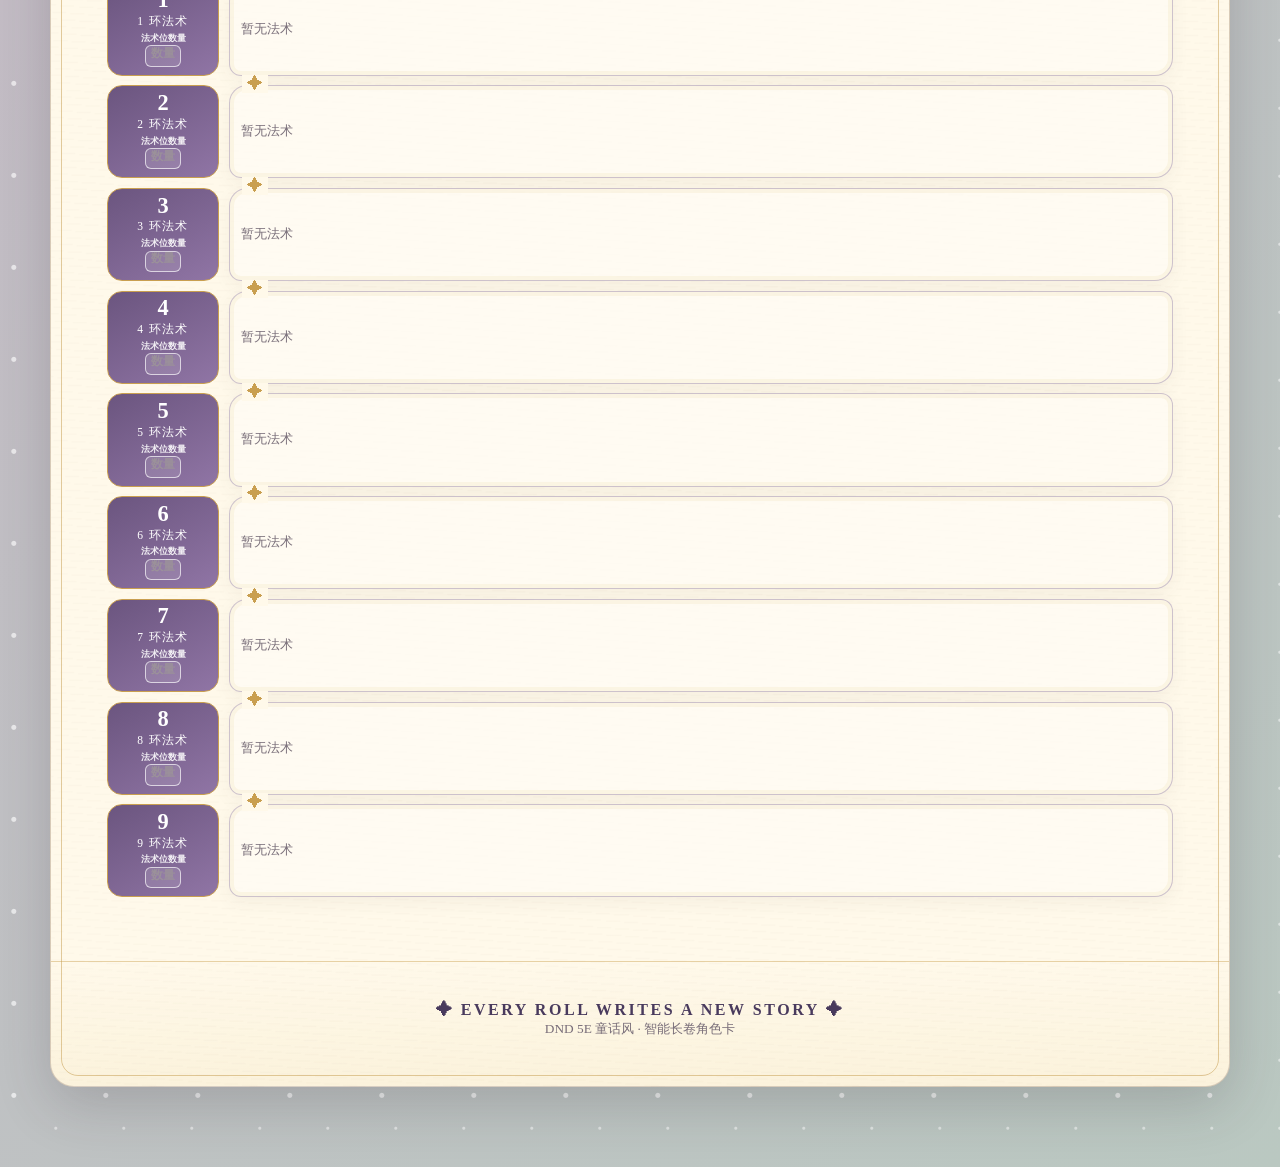
==== commit f56f5e32: "Add class catalog and character feature synchronization" ====
--- a/character.html
+++ b/character.html
@@ -362,7 +362,7 @@
 <header class="hero"><div><p class="eyebrow">FIFTH EDITION · CHARACTER RECORD</p><h1>冒险者角色卡</h1><p class="hero-note">记录属性、旅途与故事，陪伴角色走过每一次冒险。</p></div><div class="dragon" aria-label="龙形装饰">🐉</div></header>
 <div class="content">
 <section class="chapter" id="core"><div class="chapter-head"><span class="mark">Ⅰ</span><h2>角色核心</h2></div><p class="subtitle"></p>
-<div class="panel grid identity"><div class="field"><label>角色名称</label><input placeholder="在此写下名字" data-field="identity.name"></div><div class="field"><label>职业与等级</label><input id="class-level" placeholder="例如：战士 5级" data-field="identity.classText"></div><div class="field"><label>种族</label><input data-field="identity.race"></div><div class="field"><label>背景</label><input data-field="identity.background"></div><div class="field"><label>玩家名称</label><input data-field="identity.playerName"></div><div class="field"><label>阵营</label><input data-field="identity.alignment"></div><div class="field"><label>经验值</label><input data-field="identity.experience"></div><div class="field"><label>激励</label><input data-field="identity.inspiration"></div></div>
+<div class="panel grid identity"><div class="field"><label>角色名称</label><input placeholder="在此写下名字" data-field="identity.name"></div><div class="field"><label>职业</label><input id="class-level" placeholder="例如：战士" data-field="identity.className"><ul class="spell-matches" id="class-matches" aria-label="职业建议" hidden></ul></div><div class="field"><label>子职业</label><input id="character-subclass" data-field="identity.subclassName"><ul class="spell-matches" id="subclass-matches" aria-label="子职业建议" hidden></ul></div><div class="field"><label>等级</label><input id="character-level" inputmode="numeric" placeholder="1–20" data-field="identity.level"></div><div class="field"><label>种族</label><input data-field="identity.race"></div><div class="field"><label>背景</label><input data-field="identity.background"></div><div class="field"><label>玩家名称</label><input data-field="identity.playerName"></div><div class="field"><label>阵营</label><input data-field="identity.alignment"></div><div class="field"><label>经验值</label><input data-field="identity.experience"></div><div class="field"><label>激励</label><input data-field="identity.inspiration"></div></div>
 <div class="ability-showcase"><div class="grid abilities">
 <article class="ability"><h3>力量 STR</h3><input class="score" data-ability="str" inputmode="numeric" aria-label="力量值" data-field="abilities.str"><output class="modifier" data-mod="str">—</output></article><article class="ability"><h3>敏捷 DEX</h3><input class="score" data-ability="dex" inputmode="numeric" aria-label="敏捷值" data-field="abilities.dex"><output class="modifier" data-mod="dex">—</output></article><article class="ability"><h3>体质 CON</h3><input class="score" data-ability="con" inputmode="numeric" aria-label="体质值" data-field="abilities.con"><output class="modifier" data-mod="con">—</output></article><article class="ability"><h3>智力 INT</h3><input class="score" data-ability="int" inputmode="numeric" aria-label="智力值" data-field="abilities.int"><output class="modifier" data-mod="int">—</output></article><article class="ability"><h3>感知 WIS</h3><input class="score" data-ability="wis" inputmode="numeric" aria-label="感知值" data-field="abilities.wis"><output class="modifier" data-mod="wis">—</output></article><article class="ability"><h3>魅力 CHA</h3><input class="score" data-ability="cha" inputmode="numeric" aria-label="魅力值" data-field="abilities.cha"><output class="modifier" data-mod="cha">—</output></article>
 </div><div class="panel radar-panel"><h3 class="panel-title">六维能力概览</h3><div class="radar-wrap"><canvas id="ability-radar" role="img" aria-label="六维属性雷达图"></canvas></div><p class="radar-summary" id="radar-summary">填写属性后实时生成能力轮廓</p></div></div></section>
@@ -854,13 +854,15 @@
   return total>=1&&total<=20?total:null;
 }
 function updateProficiencyBonus(){
-  const level=classTotalLevel(document.querySelector('#class-level')?.value);
+  const level=characterLevel();
   const pb=level===null?2:2+Math.floor((level-1)/4);
   applyAuto('proficiency-bonus',pb);
 }
 function updateSpellAuto(){
   const classText=document.querySelector('#spell-class')?.value.trim()||document.querySelector('#class-level')?.value.trim()||'';
-  applyAuto('spell-ability',matchSpellAbility(classText));
+  const keys={str:'力量',dex:'敏捷',con:'体质',int:'智力',wis:'感知',cha:'魅力'};
+  const catalogAbility=document.querySelector('#spell-class').value.trim()?null:classEntry()?.casting_ability;
+  applyAuto('spell-ability',keys[catalogAbility]||matchSpellAbility(classText));
   const ability=normalizedAbilityKey(document.querySelector('#spell-ability')?.value);
   const mod=ability?abilityMod(ability):null;
   const pb=proficiencyBonus();
@@ -869,7 +871,9 @@
 }
 
 function updateClassAndHealth(){
-  const text=document.querySelector('#class-level').value.trim(),matched=matchClass(text),level=parseLevel(text),con=abilityMod('con');
+  const text=document.querySelector('#class-level').value.trim(),level=characterLevel(),con=abilityMod('con');
+  const catalogClass=classEntry();
+  const matched=catalogClass?{die:catalogClass.hit_die}:matchClass(text);
   applyAuto('hit-die-type',matched?`d${matched.die}`:'');
   applyAuto('hit-dice-count',matched&&level!==null?level:'');
   if(matched&&level!==null&&con!==null){const first=matched.die+con,later=Math.floor(matched.die/2)+1+con,tough=modifierEnabled('tough')?level*2:0;applyAuto('hp-max',first+(level-1)*later+tough)}else applyAuto('hp-max','');
@@ -914,12 +918,13 @@
   updateSpellAuto();
   updateHpVisual();
   updateRadar();
+  refreshFeatureUseCounts();
   refreshRichDisplays();
 }
 document.querySelectorAll('.prof').forEach(button=>button.addEventListener('click',()=>{const rank=(Number(button.dataset.rank)+1)%3;button.dataset.rank=String(rank);const label=button.parentElement.querySelector('span').textContent;button.setAttribute('aria-label',`${label}：${rankName[rank]}`);updateDerived()}));
 modifierInputs().forEach(input=>input.addEventListener('change',updateDerived));
 autoFields().forEach(el=>{el.dataset.overridden='0';el.addEventListener('input',()=>{el.dataset.overridden=el.value.trim()===''?'0':'1';updateDerived()})});
-document.querySelectorAll('[data-ability],#class-level,#spell-class').forEach(input=>input.addEventListener('input',updateDerived));
+document.querySelectorAll('[data-ability],#class-level,#character-level,#spell-class').forEach(input=>input.addEventListener('input',updateDerived));
 document.querySelectorAll('[data-modifier-value]').forEach(input=>input.addEventListener('input',()=>{updateDerived();scheduleStaticSave()}));
 document.querySelector('#hp-current').addEventListener('input',updateHpVisual);
 
@@ -977,7 +982,7 @@
 }
 function replaceKeywordText(text,values=keywordValues()){
   return text.replace(/(?<![a-z0-9_@])@(pb|str|dex|con|int|wis|cha)(?![a-z0-9_])/gi,
-    (_,key)=>values[key.toLowerCase()]==null?'—':bonus(values[key.toLowerCase()]));
+    (_,key)=>values[key.toLowerCase()]==null?'—':String(values[key.toLowerCase()]));
 }
 function renderKeywordHTML(html,values){
   if(!html.includes('@'))return html;
@@ -1024,7 +1029,9 @@
     control.dataset.richHtml=plainTextToRichHTML(control.value);
   }
   if(editor===document.activeElement)return;
-  const display=renderKeywordHTML(control.dataset.richHtml,values);
+    const raw=control.value.trim();
+  const display=control.matches('[data-feature-field=maxUses]')&&/^max\(/i.test(raw)
+    ?String(featureUsesNumber(raw)??'—'):renderKeywordHTML(control.dataset.richHtml,values);
   if(editor.innerHTML!==display)editor.innerHTML=display;
 }
 function refreshRichDisplays(){
@@ -1112,7 +1119,7 @@
 
 attachRichEditor();
 
-const editable=()=>[...document.querySelectorAll('input:not([type="file"]):not([data-auto-skip]):not([data-save-skip]),textarea')].filter(el=>!el.closest('.summon-card')&&!el.closest('.feature-entry')&&!el.closest('#spell-dialog,.spell-entry'));
+const editable=()=>[...document.querySelectorAll('input:not([type="file"]):not([data-auto-skip]):not([data-save-skip]),textarea')].filter(el=>!el.closest('.summon-card')&&!el.closest('.feature-entry')&&!el.closest('#spell-dialog,.spell-entry')&&!el.matches('#character-level,#character-subclass'));
 editable().forEach((el,index)=>el.dataset.saveId=`field-${String(index+1).padStart(3,'0')}`);
 const toast=message=>{const el=document.querySelector('#toast');el.textContent=message;el.classList.add('show');clearTimeout(window.toastTimer);window.toastTimer=setTimeout(()=>el.classList.remove('show'),2200)};
 
@@ -1209,7 +1216,28 @@
   const summary=card.querySelector('.feature-entry-name');
   if(summary)summary.textContent=replaceKeywordText(name);
 }
-function featureMaxUses(card){const raw=card.querySelector('[data-feature-field="maxUses"]')?.value.trim()||'';return raw!==''&&Number.isFinite(Number(raw))?Math.max(0,Math.min(99,Math.floor(Number(raw)))):0}
+function featureUsesNumber(raw){
+ const values=keywordValues();
+ const resolve=value=>{
+   const keyword=value.match(/^@(pb|str|dex|con|int|wis|cha)$/i);
+   if(keyword)return values[keyword[1].toLowerCase()]??null;
+   return /^[+-]?\d+$/.test(value)?Number(value):null;
+ };
+ const text=String(raw??'').normalize('NFKC').trim();
+ const minimum=text.match(/^max\((\d+)\s*,\s*(@(?:pb|str|dex|con|int|wis|cha))\)$/i);
+ if(minimum)return Math.max(Number(minimum[1]),resolve(minimum[2])??0);
+ return resolve(text);
+}
+function featureMaxUses(card){
+ const raw=card.querySelector('[data-feature-field="maxUses"]')?.value;
+ return Math.max(0,Math.min(99,featureUsesNumber(raw)??0));
+}
+function refreshFeatureUseCounts(){
+ for(const card of document.querySelectorAll('.feature-entry')){
+   const input=card.querySelector('[data-feature-field="maxUses"]');
+   if(input.value.includes('@')&&featureMaxUses(card)!==featureUsedFlags(card).length)renderFeatureEntryPips(card,true);
+ }
+}
 function featureUsedFlags(card){return [...card.querySelectorAll('.feature-use-pip')].map(pip=>pip.classList.contains('used'))}
 function syncFeatureCurrentUses(card){
  const max=featureMaxUses(card),used=featureUsedFlags(card).filter(Boolean).length;
@@ -1235,7 +1263,7 @@
  syncFeatureCurrentUses(card);
 }
 function setFeatureCurrentUses(card,value){
- const max=featureMaxUses(card),parsed=Number(value);
+ const max=featureMaxUses(card),parsed=featureUsesNumber(value);
  const current=Math.max(0,Math.min(max,Number.isFinite(parsed)?Math.floor(parsed):max));
  const spent=max-current;
  card.querySelectorAll('.feature-use-pip').forEach((pip,index)=>updateFeaturePip(pip,index<spent,index));
@@ -1247,6 +1275,7 @@
   const details=document.createElement('details');
   details.className='feature-entry';
   details.dataset.featureCategory=category;
+  if(data.ruleFeature)details.dataset.ruleFeature=data.ruleFeature;
   details.open=data.open!==false;
   details.innerHTML=`
     <summary>
@@ -1256,7 +1285,7 @@
     <div class="feature-entry-body">
       <div class="feature-entry-meta">
         <div class="field"><label>名称</label><input type="text" data-rich-skip="1" data-feature-field="name" placeholder="特性名称" value="${escapeSummon(data.name??'')}"></div>
-        <div class="feature-entry-uses"><div class="field"><label>可用</label><input type="number" min="0" max="99" step="1" inputmode="numeric" data-rich-skip="1" data-feature-field="currentUses" placeholder="剩余"></div><div class="field"><label>最大</label><input type="number" min="0" max="99" step="1" inputmode="numeric" data-rich-skip="1" data-feature-field="maxUses" placeholder="次数" value="${escapeSummon(data.maxUses??data.uses??'')}"></div></div>
+        <div class="feature-entry-uses"><div class="field"><label>可用</label><input type="text" inputmode="numeric" data-rich-skip="1" data-feature-field="currentUses" placeholder="剩余"></div><div class="field"><label>最大</label><input type="text" inputmode="numeric" data-rich-skip="1" data-feature-field="maxUses" placeholder="次数" value="${escapeSummon(data.maxUses??data.uses??'')}"></div></div>
       </div>
       <div class="field feature-entry-description"><label>描述</label><textarea data-feature-field="description" placeholder="${escapeSummon(data.placeholder??'填写特性的效果、触发条件与恢复方式')}"></textarea></div>
       <div class="feature-entry-actions"><button type="button" class="feature-delete">删除条目</button></div>
@@ -1298,6 +1327,7 @@
       const get=field=>card.querySelector(`[data-feature-field="${field}"]`)?.value??'';
       const description=card.querySelector('[data-feature-field="description"]');
       return {
+        ruleFeature:card.dataset.ruleFeature,
         name:get('name'),
         nameHTML:card.querySelector('[data-feature-field=name]').dataset.richHtml,
         maxUses:get('maxUses'),
@@ -1514,6 +1544,8 @@
     });
     result.attacks.push(attack);
   });
+  result.identity.classText=legacyClassText();
+  result.identity.subclassId=selectedSubclassId;
   result.spellbook.spells=collectSpells();
   document.querySelectorAll('[data-ability-row]').forEach(row=>{
     const key=row.dataset.key,rank=Number(row.querySelector('.prof')?.dataset.rank??0);
@@ -1531,6 +1563,7 @@
   if(data.version>=9&&!data.fields){
     __characterImportedBase=data;
     CHARACTER_FIELDS.forEach(el=>characterImportField(el,characterGetPath(data,el.dataset.field),data.formattedText?.[el.dataset.field]));
+    restoreClassIdentity(data.identity,data.formattedText);
     document.querySelectorAll('[data-ability-row]').forEach(row=>{
       const key=row.dataset.key;
       const rank=key.startsWith('save-')?data.proficiencies?.savingThrows?.[key.slice(5)]:data.proficiencies?.skills?.[key.slice(6)];
@@ -1572,11 +1605,13 @@
     restoreModifierNumeric(data.modifierValues||{});
     restoreFeatureEntries(resolveFeatureEntries(data));
     restoreSummons(data.summons||[]);
+    restoreClassIdentity({classText:classInput.value});
     restoreLegacySpells(data.fields);
     restoreSpellSlots(data.spellSlots||{});
     restorePortrait(data.portrait||'');
   }else throw new Error('无法识别的角色卡版本');
   if(data.sheetId)__sheetId=data.sheetId;
+  scheduleClassRules();
   updateDerived();
   markEmptySpells();
 }
@@ -1632,7 +1667,7 @@
   return '<p>'+String(value??'').replace(/&/g,'&amp;').replace(/</g,'&lt;').replace(/>/g,'&gt;').replace(/\r\n?/g,'\n').split('\n').join('<br>')+'</p>';
 }
 function parseFVTTClasses(raw){
-  const text=String(raw??'').trim();
+  const text=String(raw??'').normalize('NFKC').trim();
   if(!text)return {classes:[],warnings:[]};
   const aliases=FVTT_CLASS_DEFS.flatMap(def=>def.aliases.map(alias=>({def,alias:alias.trim()})))
     .sort((a,b)=>b.alias.length-a.alias.length);
@@ -1732,12 +1767,12 @@
   for(const category of ['race','classFeatures','other']){
     for(const feature of (snapshot.featureEntries?.[category]||[])){
       featureSequence++;
-      const maxRaw=fvttNumber(feature.maxUses);
+      const maxRaw=featureUsesNumber(feature.maxUses);
       const maxUses=maxRaw===null?0:Math.max(0,Math.min(99,Math.floor(maxRaw)));
       const usedCount=Math.min(maxUses,Array.isArray(feature.used)?feature.used.filter(Boolean).length:0);
       const description=typeof feature.richHTML==='string'&&feature.richHTML.trim()
-        ? feature.richHTML
-        : fvttTextHTML(feature.description||'');
+        ? renderKeywordHTML(safeRichHTML(feature.richHTML),keywordValues())
+        : fvttTextHTML(replaceKeywordText(String(feature.description||'')));
       const uses={
         spent:usedCount,
         max:maxUses>0?String(maxUses):'',
@@ -1748,7 +1783,7 @@
       const itemId=fvttRandomId();
       items.push({
         _id:itemId,
-        name:String(feature.name||'').trim()||'未命名特性',
+        name:replaceKeywordText(String(feature.name||'').trim())||'未命名特性',
         type:'feat',
         img:'icons/svg/book.svg',
         system:{
@@ -1864,7 +1899,7 @@
   return {actor,warnings,classCount:classResult.classes.length,featureCount:featureSequence};
 }
 function collectFVTTExportSnapshot(){
-  const identity=[...document.querySelectorAll('#core .identity .field input')].map(input=>input.value.trim());
+  const identity=Object.fromEntries([...document.querySelectorAll('#core .identity input[data-field]')].map(input=>[input.dataset.field.split('.')[1],input.value.trim()]));
   const profileValue=labelText=>{
     const field=[...document.querySelectorAll('#profile .portrait-layout .panel .field')]
       .find(node=>node.querySelector('label')?.textContent.trim()===labelText);
@@ -1879,14 +1914,14 @@
     if(key.startsWith('skill-'))skillAbilities[key.slice(6)]=row.dataset.abilityRow;
   });
   return {
-    name:identity[0]||'',
-    classText:identity[1]||'',
-    race:identity[2]||'',
-    background:identity[3]||'',
-    playerName:identity[4]||'',
-    alignment:identity[5]||'',
-    xp:identity[6]||'',
-    inspiration:identity[7]||'',
+    name:identity.name||'',
+    classText:legacyClassText(),
+    race:identity.race||'',
+    background:identity.background||'',
+    playerName:identity.playerName||'',
+    alignment:identity.alignment||'',
+    xp:identity.experience||'',
+    inspiration:identity.inspiration||'',
     abilities:Object.fromEntries(FVTT_ABILITY_KEYS.map(key=>[key,document.querySelector(`[data-ability="${key}"]`)?.value??''])),
     proficiencies:rowRanks,
     skillAbilities,
@@ -1987,8 +2022,181 @@
 var _exportPdfBtn=document.querySelector('#export-pdf');
 if(_exportPdfBtn)_exportPdfBtn.addEventListener('click',()=>{toast('在打印窗口把目标选为「另存为 PDF」');setTimeout(()=>window.print(),420)});
 let radarResizeTimer;window.addEventListener('resize',()=>{clearTimeout(radarResizeTimer);radarResizeTimer=setTimeout(updateRadar,80)});
+const classInput=document.querySelector('#class-level');
+const levelInput=document.querySelector('#character-level');
+const subclassInput=document.querySelector('#character-subclass');
+const catalogCache=new Map();
+let classCatalog=[];
+let classSyncVersion=0;
+let classSyncTimer;
+let selectedSubclassId='';
+let catalogActive=false;
+
+function catalogKey(text){
+  return String(text??'').normalize('NFKC').trim().toLowerCase().replace(/\s+/g,'');
+}
+function classEntry(){
+  const key=catalogKey(classInput.value);
+  if(!key)return null;
+  const aliases={邪术师:'warlock',契术师:'warlock',巫师:'wizard',人工造物师:'artificer',圣骑士:'paladin'};
+  return classCatalog.find(item=>item.id===aliases[key]||[item.name,item.english_name].some(name=>catalogKey(name)===key));
+}
+function characterLevel(){
+  const raw=levelInput.value.normalize('NFKC').trim();
+  if(!raw)return classTotalLevel(classInput.value);
+  const value=Number(raw);
+  return Number.isInteger(value)&&value>=1&&value<=20?value:null;
+}
+function legacyClassText(){
+  const name=classInput.value.trim(),level=levelInput.value.trim();
+  return [name,level?level+'级':''].filter(Boolean).join(' ');
+}
+function restoreClassIdentity(identity={},formattedText={}){
+  selectedSubclassId=identity.subclassId||'';
+  if(identity.className!==undefined){
+    for(const [input,key] of [[classInput,'className'],[levelInput,'level'],[subclassInput,'subclassName']]){
+      if(identity[key]===undefined){input.value='';restoreRichEditor(input)}
+    }
+    return;
+  }
+  const legacy=String(identity.classText??'').trim();
+  // Keep multiclass strings intact so older sheets retain their total-level calculation.
+  const single=/[、,，;；/+＋]/.test(legacy)?null:
+    legacy.match(/^(.*?)\s+(?:level\s*|lv\.?\s*)?(\d{1,2})\s*级?$/i)||
+    legacy.match(/^(.*?)(\d{1,2}|[一二三四五六七八九十]{1,3})\s*级$/);
+  classInput.value=single?single[1].trim():legacy;
+  levelInput.value=single?(parseLevel(legacy)??''):'';
+  subclassInput.value='';
+  restoreRichEditor(classInput,single?null:formattedText['identity.classText']);
+  restoreRichEditor(levelInput);
+  restoreRichEditor(subclassInput);
+}
+async function fetchClassCatalog(id=''){
+  const response=await fetch('/api/rules/classes'+(id?'?class='+encodeURIComponent(id):''));
+  if(!response.ok)throw new Error('职业规则库暂不可用');
+  return response.json();
+}
+function classDetails(id){
+  if(!catalogCache.has(id)){
+    catalogCache.set(id,fetchClassCatalog(id).catch(error=>{catalogCache.delete(id);throw error}));
+  }
+  return catalogCache.get(id);
+}
+function fillCatalogInput(input,value){
+  input.value=value;
+  restoreRichEditor(input);
+  input.dispatchEvent(new Event('input',{bubbles:true}));
+}
+function catalogSuggestions(input,items,pick){
+  const list=input.closest('.field').querySelector('ul');
+  const query=catalogKey(input.value);
+  const matches=items.filter(item=>[item.name,item.english_name].some(name=>catalogKey(name).includes(query)));
+  list.replaceChildren(...matches.map(item=>{
+    const li=document.createElement('li'),button=document.createElement('button'),meta=document.createElement('small');
+    button.type='button';
+    button.textContent=item.name;
+    meta.textContent=[item.english_name,item.source,item.ruleset==='unspecified'?'版本未标明':''].filter(Boolean).join(' · ');
+    button.append(meta);
+    button.onclick=()=>{pick(item);list.hidden=true;input._richEditor.focus()};
+    li.append(button);
+    return li;
+  }));
+  list.hidden=!matches.length;
+}
+function featureUsesAtLevel(feature,level){
+  const uses=String(feature.uses_by_level||'').split(';').map(part=>part.split(':'))
+    .filter(([minimum,count])=>count!==undefined&&Number(minimum)<=level);
+  return uses.at(-1)?.[1]??feature.uses??'';
+}
+function syncCatalogFeatures(features,level){
+  const list=document.querySelector('#feature-list-classFeatures');
+  const existing=new Map([...list.querySelectorAll('.feature-entry[data-rule-feature]')].map(card=>[card.dataset.ruleFeature,card]));
+  let changed=false;
+  for(const feature of features){
+    const maxUses=featureUsesAtLevel(feature,level);
+    const card=existing.get(feature.id);
+    existing.delete(feature.id);
+    if(card){
+      const input=card.querySelector('[data-feature-field=maxUses]');
+      if(input.value!==maxUses){
+        input.value=maxUses;
+        restoreRichEditor(input);
+        renderFeatureEntryPips(card,true);
+        changed=true;
+      }
+      continue;
+    }
+    createFeatureEntry('classFeatures',{ruleFeature:feature.id,name:feature.name,maxUses,description:feature.description,open:false});
+    changed=true;
+  }
+  for(const card of existing.values()){card.remove();changed=true}
+  if(changed)scheduleStaticSave();
+}
+async function syncClassRules(){
+  if(!catalogActive||document.querySelector('.sheet').inert)return;
+  const version=++classSyncVersion;
+  const item=classEntry(),level=characterLevel();
+  if(!item){
+    if(selectedSubclassId){selectedSubclassId='';scheduleStaticSave()}
+    syncCatalogFeatures([],level);
+    subclassInput.closest('.field').querySelector('ul').hidden=true;
+    return;
+  }
+  try{
+    const data=await classDetails(item.id);
+    if(version!==classSyncVersion)return;
+    const key=catalogKey(subclassInput.value);
+    const matches=data.subclasses.filter(sub=>[sub.name,sub.english_name].some(name=>key&&catalogKey(name)===key));
+    const subclass=matches.find(sub=>sub.id===selectedSubclassId)||(matches.length===1?matches[0]:null);
+    const nextSubclassId=subclass?.id||'';
+    if(nextSubclassId!==selectedSubclassId){selectedSubclassId=nextSubclassId;scheduleStaticSave()}
+    syncCatalogFeatures([...data.features,...data.subclassFeatures.filter(feature=>feature.subclass_id===subclass?.id)]
+      .filter(feature=>level!==null&&feature.level<=level),level);
+    if(document.activeElement===subclassInput._richEditor){
+      catalogSuggestions(subclassInput,data.subclasses,sub=>{
+        selectedSubclassId=sub.id;
+        fillCatalogInput(subclassInput,sub.name);
+      });
+    }
+  }catch(error){
+    console.warn('职业规则同步暂不可用',error);
+  }
+}
+function scheduleClassRules(){
+  classSyncVersion++;
+  clearTimeout(classSyncTimer);
+  if(!classEntry())subclassInput.closest('.field').querySelector('ul').hidden=true;
+  classSyncTimer=setTimeout(syncClassRules,220);
+}
+function enableClassCatalog(){
+  if(!/^https?:$/.test(location.protocol))return;
+  fetchClassCatalog().then(data=>{
+    classCatalog=data.classes;
+    catalogActive=true;
+    if(document.activeElement===classInput._richEditor)showClassSuggestions();
+    updateDerived();
+    scheduleClassRules();
+  }).catch(()=>{});
+}
+function showClassSuggestions(){
+  catalogSuggestions(classInput,classCatalog,item=>fillCatalogInput(classInput,item.name));
+}
+for(const input of [classInput,subclassInput]){
+  const field=input.closest('.field'),list=field.querySelector('ul');
+  field.addEventListener('focusout',event=>{if(!field.contains(event.relatedTarget))list.hidden=true});
+}
+classInput._richEditor.addEventListener('focus',showClassSuggestions);
+classInput.addEventListener('input',event=>{
+  if(!event.isComposing)showClassSuggestions();
+});
+subclassInput._richEditor.addEventListener('focus',scheduleClassRules);
+for(const input of [classInput,levelInput,subclassInput])input.addEventListener('input',event=>{
+  if(!event.isComposing)scheduleClassRules();
+});
+
 updateDerived();
 markEmptySpells();
+if(!document.querySelector('#save-static'))enableClassCatalog();
 </script>
 <script src="js/db.js"></script>
 <script src="js/cloud.js"></script>
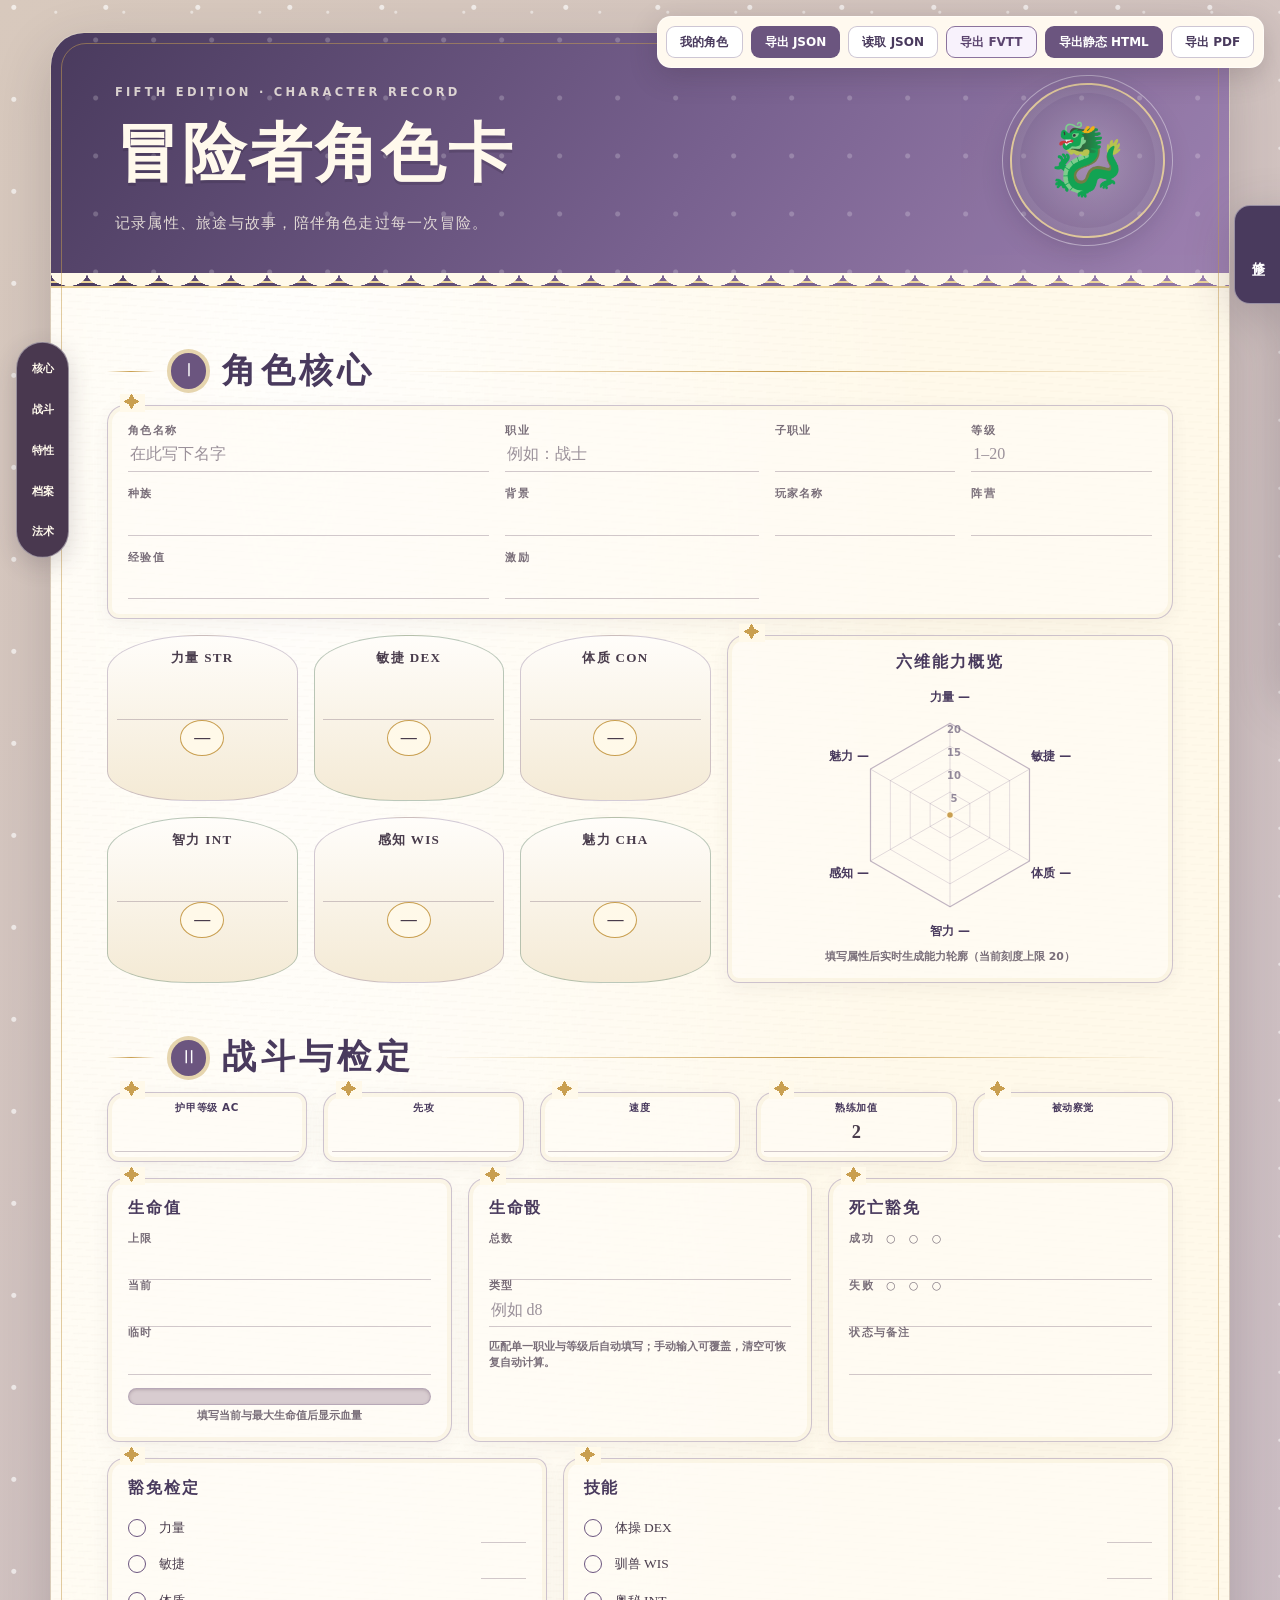
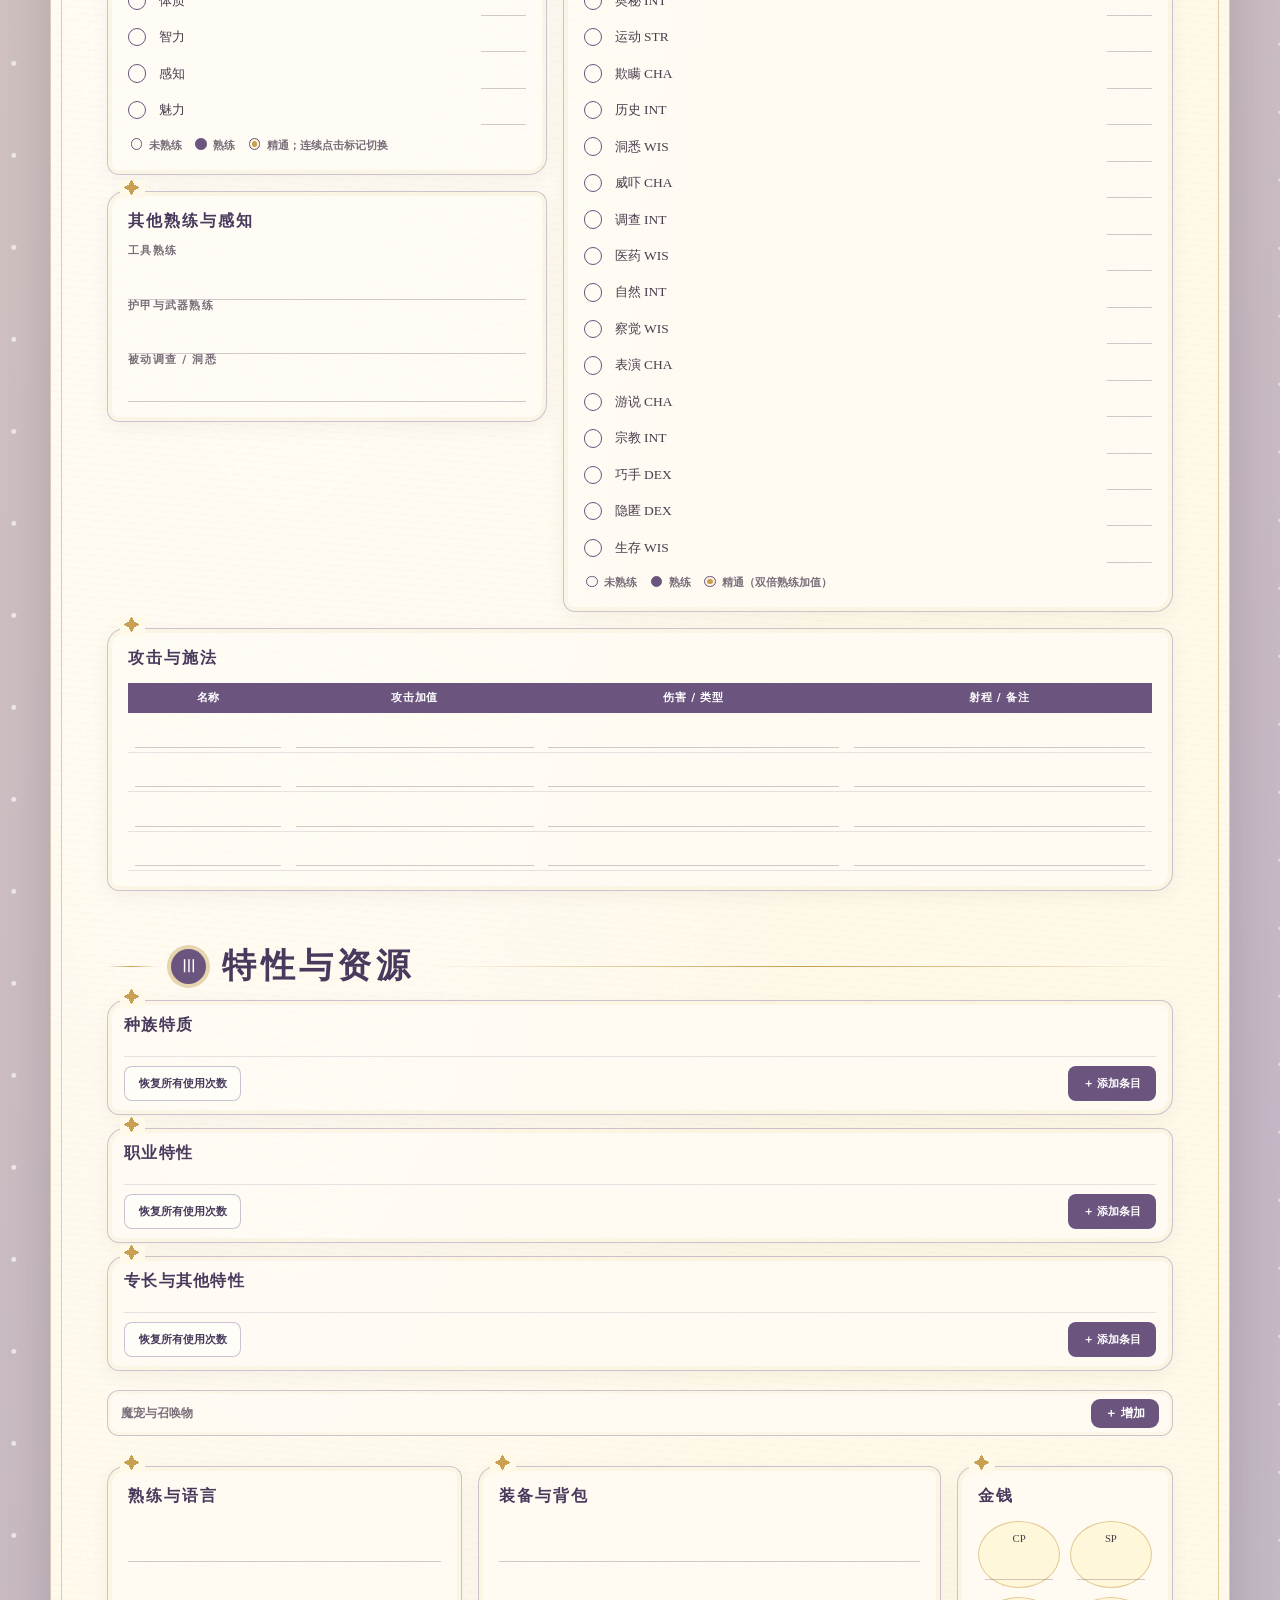
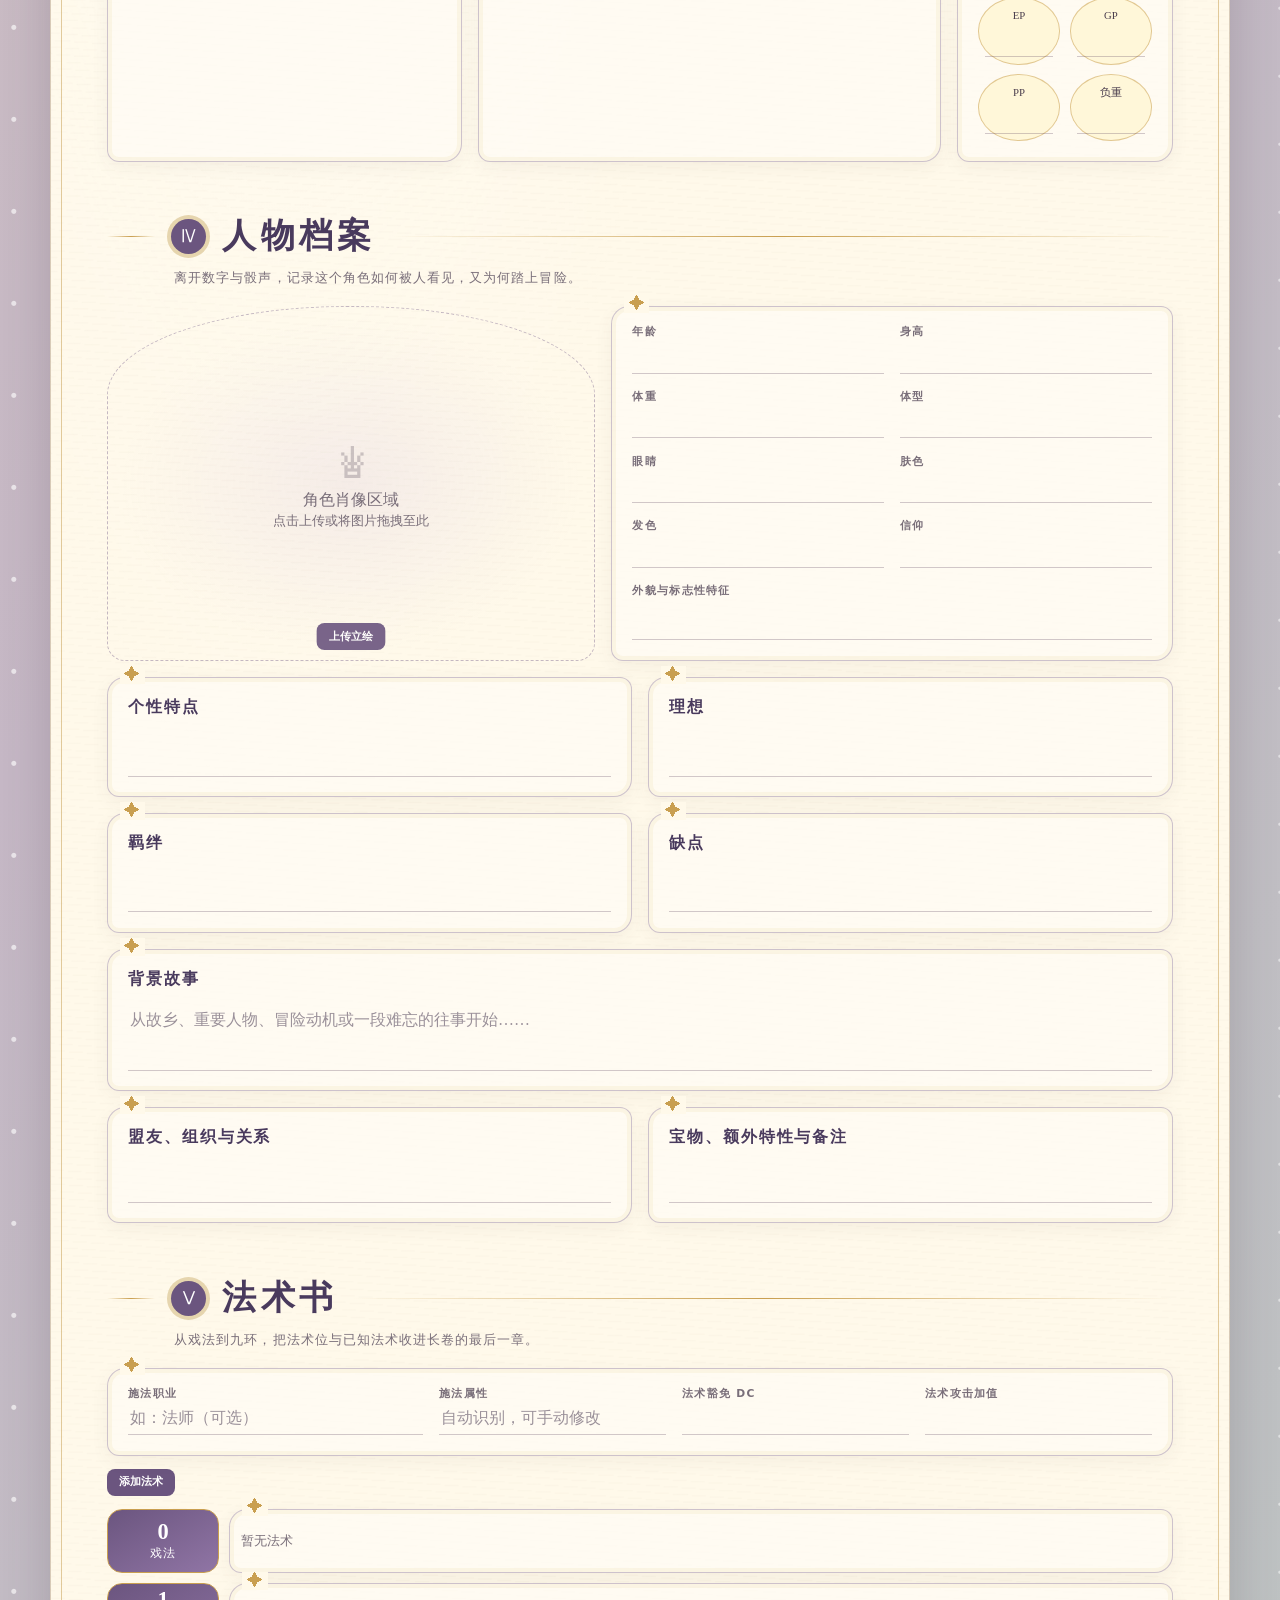
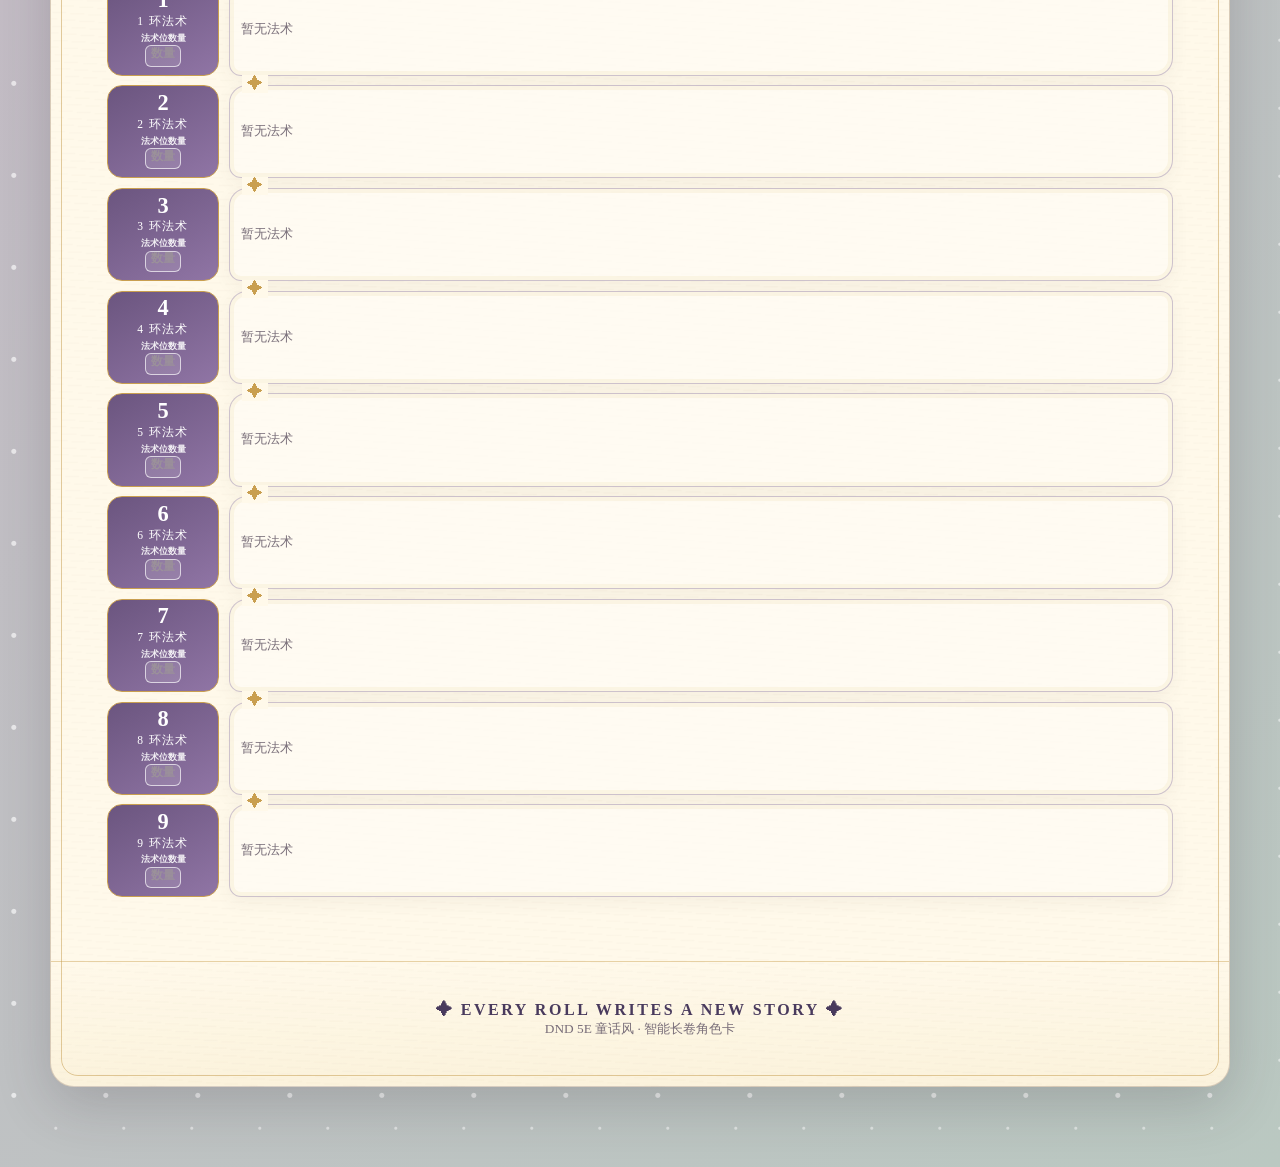
==== commit b650023b: "normal update" ====
--- a/character.html
+++ b/character.html
@@ -7,14 +7,14 @@
 :root{--ink:#493c4c;--muted:#796e79;--paper:#fff9ea;--purple:#6b557f;--deep:#493a5d;--lav:#b8a3d0;--gold:#c99f50;--sage:#8fa590;--rose:#c98493;--line:rgba(89,66,89,.28);--shadow:0 18px 55px rgba(52,38,49,.2)}
 *{box-sizing:border-box}html{scroll-behavior:smooth}body{margin:0;min-height:100vh;color:var(--ink);font-family:"Noto Serif SC","Songti SC",STSong,Georgia,serif;background:radial-gradient(circle at 15% 8%,#ffffffa8 0 2px,transparent 3px),radial-gradient(circle at 82% 18%,#ffffff80 0 1px,transparent 2px),linear-gradient(135deg,#d8c9bd,#c6b8c6 55%,#bac8c1);background-size:92px 92px,68px 68px,auto}
 input,textarea{width:100%;border:0;border-bottom:1px solid var(--line);background:transparent;color:var(--ink);font:inherit;outline:0;padding:.28rem .12rem;border-radius:0}input:focus,textarea:focus{border-color:var(--purple);box-shadow:0 2px 0 #6b557f1c}textarea{resize:vertical;min-height:7rem;line-height:1.7}::placeholder{color:#9b919a}
-.rail{position:fixed;z-index:20;left:1rem;top:50%;transform:translateY(-50%);display:grid;gap:.45rem;padding:.55rem;border:1px solid #ffffff70;border-radius:999px;background:#49384fce;box-shadow:0 8px 24px #31233430;backdrop-filter:blur(10px)}.rail a{display:grid;place-items:center;width:2.1rem;height:2.1rem;border-radius:50%;color:#fff9ec;text-decoration:none;font:700 .66rem/1 system-ui,sans-serif;transition:.2s}.rail a:hover{background:var(--gold);transform:scale(1.07)}
+.rail{position:fixed;z-index:20;left:1rem;top:50%;transform:translateY(-50%);display:grid;gap:.45rem;padding:.55rem;border:1px solid #ffffff70;border-radius:999px;background:#49384f;box-shadow:0 8px 24px #31233430;}.rail a{display:grid;place-items:center;width:2.1rem;height:2.1rem;border-radius:50%;color:#fff9ec;text-decoration:none;font:700 .66rem/1 system-ui,sans-serif;transition:.2s}.rail a:hover{background:var(--gold);transform:scale(1.07)}
 .sheet{--hp-tint:transparent;width:min(1180px,calc(100% - 2.5rem));margin:2rem auto 5rem;position:relative;overflow:hidden;border:1px solid #74523747;border-radius:34px 34px 24px 24px;box-shadow:var(--shadow);background:linear-gradient(var(--hp-tint),var(--hp-tint)),repeating-linear-gradient(4deg,#79573806 0 1px,transparent 1px 7px),radial-gradient(ellipse at 20% 0%,#ffffffe0,transparent 48%),var(--paper);transition:filter .55s ease,box-shadow .55s ease}.sheet.hp-low{--hp-tint:rgba(153,0,25,.17);box-shadow:0 18px 60px rgba(110,0,22,.32)}.sheet.hp-zero{--hp-tint:rgba(32,32,32,.16);filter:grayscale(.96) brightness(.9);box-shadow:0 18px 58px rgba(0,0,0,.35)}.sheet:before{content:"";position:absolute;inset:10px;border:1px solid #c69e5185;border-radius:25px 25px 17px 17px;pointer-events:none;z-index:5}
 .hero{min-height:250px;position:relative;display:grid;grid-template-columns:1fr auto;align-items:center;gap:2rem;padding:3.1rem 4rem 2.7rem;color:#fff9ec;background:radial-gradient(circle at 77% 12%,#ffffff35 0 2px,transparent 3px),linear-gradient(125deg,var(--deep),#78618f 55%,#9e82b1);background-size:58px 58px,auto;border-bottom:7px double #ead39a}.hero:after{content:"";position:absolute;left:0;right:0;bottom:-15px;height:23px;background:radial-gradient(18px 13px at 18px 0,var(--paper) 98%,transparent 100%) repeat-x;background-size:36px 23px}.eyebrow{margin:0 0 .65rem;letter-spacing:.28em;font:700 .72rem/1.2 system-ui,sans-serif;opacity:.78}h1{margin:0;font-size:clamp(2.3rem,5vw,4.8rem);letter-spacing:.04em;text-shadow:0 3px 0 #34274140}.hero-note{margin:1rem 0 0;font-size:.96rem;opacity:.82;letter-spacing:.08em}.dragon{width:clamp(105px,14vw,155px);aspect-ratio:1;display:grid;place-items:center;position:relative;border-radius:50%;color:#fff9ec;font:4.3rem/1 "Segoe UI Emoji","Apple Color Emoji",sans-serif;border:2px solid #ead39a;outline:1px solid #ffffff73;outline-offset:7px;background:radial-gradient(circle,#ffffff35,#37294645);box-shadow:inset 0 0 0 8px #ffffff14,0 12px 28px #281c3138;transform:rotate(3deg);opacity:.88}
 .content{padding:3.8rem 3.5rem 4rem}.chapter{scroll-margin-top:1.5rem;margin-top:3.3rem;position:relative}.chapter:first-child{margin-top:0}.chapter-head{display:flex;align-items:center;gap:1rem;margin:0 0 1.1rem;color:var(--deep)}.chapter-head:before,.chapter-head:after{content:"";height:1px;background:linear-gradient(90deg,transparent,var(--gold),transparent);flex:1}.chapter-head:before{max-width:3rem}.chapter-head h2{margin:0;white-space:nowrap;font-size:clamp(1.45rem,3vw,2.1rem);letter-spacing:.13em}.mark{display:inline-grid;place-items:center;width:2.2rem;height:2.2rem;border-radius:50%;background:var(--purple);color:white;font:1.1rem/1 sans-serif;box-shadow:0 0 0 4px #e6d5ae}.subtitle{margin:-.5rem 0 1.2rem 4.2rem;color:var(--muted);font-size:.82rem;letter-spacing:.08em}
 .panel{position:relative;padding:1.2rem 1.25rem;border:1px solid #6f588559;border-radius:18px 12px;background:#fffdf6aa;box-shadow:inset 0 0 0 4px #ead39a2e,0 5px 18px #4e3d480f}.panel:before{content:"✦";position:absolute;left:.72rem;top:-.74rem;color:var(--gold);background:var(--paper);padding:0 .3rem}.panel-title{margin:0 0 .85rem;color:var(--deep);font-size:1rem;letter-spacing:.12em}.grid{display:grid;gap:1rem}.identity{grid-template-columns:2fr 1.4fr 1fr 1fr}.field label{display:block;color:var(--muted);font:700 .67rem/1.2 system-ui,sans-serif;letter-spacing:.12em;text-transform:uppercase}
 .ability-showcase{display:grid;grid-template-columns:1.15fr .85fr;gap:1rem;margin-top:1rem;align-items:stretch}.abilities{grid-template-columns:repeat(3,1fr)}.ability{padding:.8rem .55rem .65rem;text-align:center;border:1px solid #6f58854d;border-radius:48% 48% 42% 42%/22% 22% 18% 18%;background:linear-gradient(#fffdfa,#f4ead5)}.ability:nth-child(2n){border-color:#8aa28e94}.ability h3{margin:0;font-size:.82rem;letter-spacing:.1em}.ability .score{margin:.35rem auto;width:3.4rem;font-size:1.7rem;font-weight:700;text-align:center;border:0}.modifier{width:2.75rem;height:2.25rem;margin:0 auto;display:grid;place-items:center;border:1px solid var(--gold);border-radius:50%;background:#fff9e9;font-weight:700}.radar-panel{min-height:320px;display:grid;grid-template-rows:auto 1fr auto;align-items:center;padding:1rem}.radar-panel .panel-title{text-align:center;margin-bottom:.2rem}.radar-wrap{position:relative;width:100%;height:270px}.radar-wrap canvas{display:block;width:100%;height:100%}.radar-summary{margin:.2rem 0 0;text-align:center;color:var(--muted);font:600 .68rem/1.5 system-ui,sans-serif}
 .combat{grid-template-columns:repeat(5,1fr)}.stat{text-align:center;padding:.55rem .45rem;min-height:4.25rem;display:grid;align-content:center}.stat strong{color:var(--deep);font:700 .65rem/1.2 system-ui,sans-serif;letter-spacing:.06em}.stat input,.stat output{text-align:center;font-size:1.15rem;font-weight:700;border:0;min-height:1.8rem;display:grid;place-items:center}.two{grid-template-columns:1fr 1fr}.three{grid-template-columns:repeat(3,1fr)}.skills-layout{grid-template-columns:.9fr 1.25fr;align-items:start}.skill-side{display:grid;gap:1rem}.checks{display:grid;gap:.38rem}.check{display:grid;grid-template-columns:1.5rem 1fr 2.8rem;gap:.45rem;align-items:center;min-height:1.85rem;font-size:.84rem}.prof{appearance:none;width:1.15rem;height:1.15rem;border:1px solid var(--purple);border-radius:50%;padding:0;cursor:pointer;background:transparent;position:relative}.prof[data-rank="1"]{background:radial-gradient(circle,var(--purple) 0 44%,transparent 49%)}.prof[data-rank="2"]{background:radial-gradient(circle,var(--gold) 0 30%,transparent 34% 54%,var(--purple) 57% 70%,transparent 73%);border-color:var(--gold)}.derived{display:block;text-align:center;font-weight:700;color:var(--deep);font-family:system-ui,sans-serif;border:0;padding:.08rem}.auto-field[data-overridden="1"]{color:#8d3f57;background:linear-gradient(transparent 72%,rgba(201,132,147,.17) 72%);border-bottom-color:var(--rose)}.auto-hint{margin:.7rem 0 0;color:var(--muted);font:600 .66rem/1.5 system-ui,sans-serif}.hp-bar{position:relative;height:1.05rem;margin-top:.85rem;overflow:hidden;border:1px solid #6b557f4d;border-radius:999px;background:#d8ccd0;box-shadow:inset 0 1px 3px #3d263535}.hp-fill{height:100%;width:0;background:linear-gradient(90deg,#8fa590,#6d9a78);border-radius:inherit;transition:width .35s ease,background .35s ease}.hp-bar.low .hp-fill{background:linear-gradient(90deg,#c75b65,#9c1830)}.hp-bar.zero .hp-fill{background:#555}.hp-label{margin:.35rem 0 0;text-align:center;color:var(--muted);font:700 .68rem/1 system-ui,sans-serif}.legend{margin:.7rem 0 0;color:var(--muted);font:600 .7rem/1.6 system-ui,sans-serif}.legend i{display:inline-block;width:.72rem;height:.72rem;border:1px solid var(--purple);border-radius:50%;vertical-align:-.08rem;margin:0 .16rem}.legend .p{background:var(--purple)}.legend .e{box-shadow:inset 0 0 0 2px var(--paper),inset 0 0 0 5px var(--gold)}table{width:100%;border-collapse:collapse;font-size:.84rem}th{padding:.55rem;color:white;background:var(--purple);font:700 .67rem/1.2 system-ui,sans-serif;letter-spacing:.07em}td{border-bottom:1px solid #6f58852b;padding:.25rem .45rem}td input{border:0}
-.toolbar{position:fixed;z-index:25;right:1rem;top:1rem;display:flex;gap:.5rem;padding:.55rem;border:1px solid #ffffff80;border-radius:14px;background:#fff9e9e8;box-shadow:0 8px 28px #34263135;backdrop-filter:blur(12px)}.toolbar button{border:1px solid #6b557f55;border-radius:9px;background:var(--purple);color:white;padding:.58rem .82rem;font:700 .75rem/1 system-ui,sans-serif;cursor:pointer;transition:.18s}.toolbar button:hover{background:var(--deep);transform:translateY(-1px)}.toolbar button.secondary{background:#fff;color:var(--deep)}.modifier-drawer{position:fixed;z-index:30;right:0;top:50%;width:320px;display:grid;grid-template-columns:46px 1fr;transform:translate(calc(100% - 46px),-50%);transition:transform .28s ease;filter:drop-shadow(0 12px 24px #24192b38)}.modifier-drawer.open{transform:translate(0,-50%)}.modifier-tab{align-self:start;min-height:6.2rem;border:1px solid #ffffff70;border-right:0;border-radius:16px 0 0 16px;background:var(--deep);color:white;cursor:pointer;font:700 .8rem/1.1 system-ui,sans-serif;letter-spacing:.18em;writing-mode:vertical-rl;padding:.8rem .65rem}.modifier-tab:hover{background:var(--purple)}.modifier-content{padding:1.15rem 1rem 1.2rem;border:1px solid #6b557f55;border-right:0;border-radius:0 0 0 18px;background:#fff9e9f5;backdrop-filter:blur(14px)}.modifier-content h2{margin:0;color:var(--deep);font-size:1.15rem;letter-spacing:.12em}.modifier-intro{margin:.45rem 0 1rem;color:var(--muted);font:600 .72rem/1.55 system-ui,sans-serif}.modifier-list{display:grid;gap:.75rem}.modifier-option{display:grid;grid-template-columns:auto 1fr;gap:.7rem;align-items:start;padding:.8rem;border:1px solid #6b557f38;border-radius:12px;background:#fffdf8;cursor:pointer}.modifier-option:hover{border-color:#6b557f70}.modifier-option input{appearance:none;width:2.2rem;height:1.2rem;margin:.08rem 0 0;border:1px solid #6b557f70;border-radius:999px;background:#d7ccd7;position:relative;cursor:pointer}.modifier-option input:after{content:"";position:absolute;width:.86rem;height:.86rem;left:.12rem;top:.1rem;border-radius:50%;background:white;box-shadow:0 1px 3px #3a283a55;transition:.18s}.modifier-option input:checked{background:var(--purple)}.modifier-option input:checked:after{left:1.08rem}.modifier-option strong{display:block;color:var(--deep);font-size:.88rem}.modifier-option small{display:block;margin-top:.2rem;color:var(--muted);font:600 .7rem/1.5 system-ui,sans-serif}.toast{position:fixed;z-index:40;left:50%;bottom:1.25rem;transform:translate(-50%,1rem);padding:.7rem 1rem;border-radius:999px;background:var(--deep);color:white;font:700 .78rem/1 system-ui,sans-serif;box-shadow:0 8px 24px #241b2940;opacity:0;pointer-events:none;transition:.22s}.toast.show{opacity:1;transform:translate(-50%,0)}
+.toolbar{position:fixed;z-index:25;right:1rem;top:1rem;display:flex;gap:.5rem;padding:.55rem;border:1px solid #ffffff80;border-radius:14px;background:#fff9ef;box-shadow:0 8px 28px #34263135;}.toolbar button{border:1px solid #6b557f55;border-radius:9px;background:var(--purple);color:white;padding:.58rem .82rem;font:700 .75rem/1 system-ui,sans-serif;cursor:pointer;transition:.18s}.toolbar button:hover{background:var(--deep);transform:translateY(-1px)}.toolbar button.secondary{background:#fff;color:var(--deep)}.modifier-drawer{position:fixed;z-index:30;right:0;top:50%;width:320px;display:grid;grid-template-columns:46px 1fr;transform:translate(calc(100% - 46px),-50%);transition:transform .28s ease;filter:drop-shadow(0 12px 24px #24192b38)}.modifier-drawer.open{transform:translate(0,-50%)}.modifier-tab{align-self:start;min-height:6.2rem;border:1px solid #ffffff70;border-right:0;border-radius:16px 0 0 16px;background:var(--deep);color:white;cursor:pointer;font:700 .8rem/1.1 system-ui,sans-serif;letter-spacing:.18em;writing-mode:vertical-rl;padding:.8rem .65rem}.modifier-tab:hover{background:var(--purple)}.modifier-content{padding:1.15rem 1rem 1.2rem;border:1px solid #6b557f55;border-right:0;border-radius:0 0 0 18px;background:#fff9e9f5;}.modifier-content h2{margin:0;color:var(--deep);font-size:1.15rem;letter-spacing:.12em}.modifier-intro{margin:.45rem 0 1rem;color:var(--muted);font:600 .72rem/1.55 system-ui,sans-serif}.modifier-list{display:grid;gap:.75rem}.modifier-option{display:grid;grid-template-columns:auto 1fr;gap:.7rem;align-items:start;padding:.8rem;border:1px solid #6b557f38;border-radius:12px;background:#fffdf8;cursor:pointer}.modifier-option:hover{border-color:#6b557f70}.modifier-option input{appearance:none;width:2.2rem;height:1.2rem;margin:.08rem 0 0;border:1px solid #6b557f70;border-radius:999px;background:#d7ccd7;position:relative;cursor:pointer}.modifier-option input:after{content:"";position:absolute;width:.86rem;height:.86rem;left:.12rem;top:.1rem;border-radius:50%;background:white;box-shadow:0 1px 3px #3a283a55;transition:.18s}.modifier-option input:checked{background:var(--purple)}.modifier-option input:checked:after{left:1.08rem}.modifier-option strong{display:block;color:var(--deep);font-size:.88rem}.modifier-option small{display:block;margin-top:.2rem;color:var(--muted);font:600 .7rem/1.5 system-ui,sans-serif}.toast{position:fixed;z-index:40;left:50%;bottom:1.25rem;transform:translate(-50%,1rem);padding:.7rem 1rem;border-radius:999px;background:var(--deep);color:white;font:700 .78rem/1 system-ui,sans-serif;box-shadow:0 8px 24px #241b2940;opacity:0;pointer-events:none;transition:.22s}.toast.show{opacity:1;transform:translate(-50%,0)}
 .feature-grid{grid-template-columns:1fr}.feature-grid textarea{min-height:12rem}.inventory{grid-template-columns:1.15fr 1.5fr .7fr}.coins{display:grid;grid-template-columns:repeat(2,1fr);gap:.6rem}.coin{padding:.4rem;border:1px solid #c89e5185;border-radius:50%;text-align:center;background:#fff7d9}.coin label{font-size:.67rem}.coin input{text-align:center;border:0}.portrait-layout{grid-template-columns:1fr 1.15fr}.portrait{min-height:355px;display:grid;place-items:center;text-align:center;color:var(--muted);border:1px dashed #6f588566;border-radius:49% 49% 18px 18px/25% 25% 18px 18px;background:radial-gradient(ellipse,#b8a1d324,transparent 67%)}.portrait span{display:block;font-size:3.2rem;opacity:.35}.traits{grid-template-columns:repeat(2,1fr)}.traits textarea{min-height:8rem}.story textarea{min-height:20rem}
 .spell-summary{grid-template-columns:1.3fr repeat(3,1fr)}.spellbook{display:grid;gap:1.2rem}.spell-level{display:grid;grid-template-columns:8rem 1fr;gap:1rem;align-items:stretch}.level-badge{display:grid;place-items:center;align-content:center;gap:.15rem;min-height:8rem;border:1px solid var(--gold);border-radius:52% 48% 20px 20px/34% 34% 18px 18px;color:white;background:linear-gradient(150deg,var(--purple),#9075a5)}.level-badge b{font-size:2.2rem;line-height:1}.level-badge span{font-size:.72rem;letter-spacing:.12em}.slots{display:flex;gap:.35rem;margin-top:.4rem}.slots i{width:.7rem;height:.7rem;border:1px solid white;border-radius:50%}.footer{padding:2.4rem 2rem 3rem;text-align:center;color:var(--muted);border-top:1px solid #c89e5166;background:linear-gradient(transparent,#ead39a2e)}.footer strong{color:var(--deep);letter-spacing:.16em}
 
@@ -484,6 +484,7 @@
 };
 const spellComponentLabels={verbal:'语言',somatic:'姿势',material:'材料'};
 const spellEntries=new WeakMap();
+const keywordSpells=new Set();
 const spellDialog=document.querySelector('#spell-dialog');
 const spellForm=document.querySelector('#spell-form');
 const spellControls=spellForm.elements;
@@ -617,6 +618,7 @@
   entry.setAttribute('name','spellbook-entry');
   entry.innerHTML='<summary></summary><div class="spell-entry-body"><p data-spell-meta></p><p class="spell-description" hidden></p><div class="spell-entry-actions"><label class="spell-option"><input type="checkbox" data-prepared>已准备</label><button class="feature-add" type="button" data-edit-spell>编辑</button><button class="feature-add" type="button" data-delete-spell>删除</button></div></div>';
   spellEntries.set(entry,data);
+  if([data.name,data.duration,data.description].some(value=>keywordPattern.test(String(value??''))))keywordSpells.add(entry);
   renderSpellEntry(entry);
   const prepared=entry.querySelector('[data-prepared]');
   prepared.checked=data.prepared;
@@ -624,6 +626,7 @@
   entry.querySelector('[data-edit-spell]').addEventListener('click',()=>openSpellForm(entry));
   entry.querySelector('[data-delete-spell]').addEventListener('click',()=>{
     if(!window.confirm('删除「'+data.name+'」？'))return;
+    keywordSpells.delete(entry);
     entry.remove();
     markEmptySpells();
     scheduleStaticSave();
@@ -643,6 +646,7 @@
 }
 
 function restoreSpells(saved={}){
+  keywordSpells.clear();
   for(let level=0;level<=9;level++){
     const list=spellList(level);
     list.querySelectorAll('.spell-entry').forEach(entry=>entry.remove());
@@ -702,6 +706,7 @@
   else delete data.ruleRef;
   const list=spellList(spellControls.level.value);
   const entry=createSpellEntry(data);
+  keywordSpells.delete(editingSpell);
   if(editingSpell?.parentElement===list)editingSpell.replaceWith(entry);
   else{
     editingSpell?.remove();
@@ -885,12 +890,17 @@
   const max=Number(maxEl.value),current=Number(currentEl.value),ratio=Math.max(0,Math.min(1,current/max)),zero=current<=0,low=!zero&&ratio<.5;
   fill.style.width=`${ratio*100}%`;bar.classList.toggle('low',low);bar.classList.toggle('zero',zero);sheet.classList.toggle('hp-low',low);sheet.classList.toggle('hp-zero',zero);label.textContent=`${current} / ${max}（${Math.round(ratio*100)}%）`;bar.setAttribute('aria-label',`当前生命值 ${current}，最大生命值 ${max}，剩余 ${Math.round(ratio*100)}%`);
 }
+let lastRadarFrame;
 function updateRadar(){
   const canvas=document.querySelector('#ability-radar'),wrap=canvas.parentElement,ctx=canvas.getContext('2d');
   const dpr=Math.min(window.devicePixelRatio||1,2),width=Math.max(260,wrap.clientWidth),height=Math.max(240,wrap.clientHeight);
-  canvas.width=Math.round(width*dpr);canvas.height=Math.round(height*dpr);ctx.setTransform(dpr,0,0,dpr,0,0);ctx.clearRect(0,0,width,height);
   const defs=[['力量','str'],['敏捷','dex'],['体质','con'],['智力','int'],['感知','wis'],['魅力','cha']];
   const raw=defs.map(([,key])=>{const input=document.querySelector(`[data-ability="${key}"]`);const value=Number(input.value);return input.value.trim()!==''&&Number.isFinite(value)?Math.max(0,value):0});
+  const frame=[width,height,dpr,...raw].join(',');
+  if(frame===lastRadarFrame)return;
+  lastRadarFrame=frame;
+  canvas.width=Math.round(width*dpr);canvas.height=Math.round(height*dpr);
+  ctx.setTransform(dpr,0,0,dpr,0,0);
   const max=Math.max(20,Math.ceil(Math.max(...raw)/5)*5),cx=width/2,cy=height/2+4,radius=Math.min(width*.31,height*.34),angle=i=>-Math.PI/2+i*Math.PI/3;
   const point=(value,i)=>[cx+Math.cos(angle(i))*radius*(value/max),cy+Math.sin(angle(i))*radius*(value/max)];
   ctx.lineJoin='round';ctx.textAlign='center';ctx.textBaseline='middle';
@@ -917,9 +927,9 @@
   updateClassAndHealth();
   updateSpellAuto();
   updateHpVisual();
-  updateRadar();
-  refreshFeatureUseCounts();
-  refreshRichDisplays();
+  refreshDerivedEditors();
+  refreshKeywordDisplays();
+  queueRadar();
 }
 document.querySelectorAll('.prof').forEach(button=>button.addEventListener('click',()=>{const rank=(Number(button.dataset.rank)+1)%3;button.dataset.rank=String(rank);const label=button.parentElement.querySelector('span').textContent;button.setAttribute('aria-label',`${label}：${rankName[rank]}`);updateDerived()}));
 modifierInputs().forEach(input=>input.addEventListener('change',updateDerived));
@@ -986,6 +996,7 @@
 }
 function renderKeywordHTML(html,values){
   if(!html.includes('@'))return html;
+  values??=keywordValues();
   const template=document.createElement('template');
   template.innerHTML=html;
 
@@ -1021,25 +1032,50 @@
   }
   return template.innerHTML;
 }
-function refreshRichDisplay(control,values=keywordValues()){
+const keywordControls=new Set();
+const keywordPattern=/(?<![a-z0-9_@])@(pb|str|dex|con|int|wis|cha)(?![a-z0-9_])/i;
+function storeRichHTML(control,html){
+  control.dataset.richHtml=html;
+  if(keywordPattern.test(control.value))keywordControls.add(control);
+  else keywordControls.delete(control);
+}
+function refreshRichDisplay(control,values){
   const editor=control._richEditor;
   if(!editor)return;
   if(control.value!==control._richValue){
     control._richValue=control.value;
-    control.dataset.richHtml=plainTextToRichHTML(control.value);
+    storeRichHTML(control,plainTextToRichHTML(control.value));
   }
   if(editor===document.activeElement)return;
-    const raw=control.value.trim();
+  const raw=control.value.trim();
   const display=control.matches('[data-feature-field=maxUses]')&&/^max\(/i.test(raw)
-    ?String(featureUsesNumber(raw)??'—'):renderKeywordHTML(control.dataset.richHtml,values);
+    ?String(featureUsesNumber(raw,values)??'—'):renderKeywordHTML(control.dataset.richHtml,values);
   if(editor.innerHTML!==display)editor.innerHTML=display;
 }
-function refreshRichDisplays(){
+function refreshDerivedEditors(){
+  for(const control of autoFields()){
+    if(control.value!==control._richValue)refreshRichDisplay(control);
+  }
+}
+let previousKeywordValues;
+function refreshKeywordDisplays(){
   const values=keywordValues();
-  document.querySelectorAll('.summon-card').forEach(updateSummonSummary);
-  document.querySelectorAll('.rich-source').forEach(control=>refreshRichDisplay(control,values));
-  document.querySelectorAll('.spell-entry').forEach(entry=>renderSpellEntry(entry,values));
-  document.querySelectorAll('.feature-entry').forEach(updateFeatureEntrySummary);
+  if(previousKeywordValues&&Object.keys(values).every(key=>values[key]===previousKeywordValues[key]))return;
+  previousKeywordValues=values;
+  for(const control of keywordControls){
+    if(!control.isConnected){keywordControls.delete(control);continue}
+    refreshRichDisplay(control,values);
+    if(control.matches('[data-feature-field=maxUses]')){
+      const card=control.closest('.feature-entry');
+      if(featureMaxUses(card,values)!==featureUsedFlags(card).length)renderFeatureEntryPips(card,true);
+    }
+    if(control.matches('[data-feature-field=name]'))updateFeatureEntrySummary(control.closest('.feature-entry'));
+    if(control.matches('[data-summon-field=name]'))updateSummonSummary(control.closest('.summon-card'));
+  }
+  for(const entry of keywordSpells){
+    if(!entry.isConnected){keywordSpells.delete(entry);continue}
+    renderSpellEntry(entry,values);
+  }
 }
 function attachRichEditor(root=document){
   root.querySelectorAll('input:not([type="file"]):not([type="checkbox"]):not([type="radio"]):not([readonly]),textarea:not([data-feature-legacy])').forEach(control=>{
@@ -1078,7 +1114,7 @@
       const html=safeRichHTML(editor.innerHTML);
       control.value=richPlainText(html);
       control._richValue=control.value;
-      control.dataset.richHtml=html;
+      storeRichHTML(control,html);
       edited=true;
       control.dispatchEvent(new InputEvent('input',{bubbles:true,isComposing}));
     }
@@ -1112,9 +1148,9 @@
   const safe=html==null?plainTextToRichHTML(control.value):safeRichHTML(html);
   control.value=richPlainText(safe);
   control._richValue=control.value;
-  control.dataset.richHtml=safe;
+  storeRichHTML(control,safe);
   const editor=control._richEditor;
-  editor.innerHTML=editor===document.activeElement?control.dataset.richHtml:renderKeywordHTML(control.dataset.richHtml,keywordValues());
+  editor.innerHTML=editor===document.activeElement?control.dataset.richHtml:renderKeywordHTML(control.dataset.richHtml);
 }
 
 attachRichEditor();
@@ -1216,11 +1252,10 @@
   const summary=card.querySelector('.feature-entry-name');
   if(summary)summary.textContent=replaceKeywordText(name);
 }
-function featureUsesNumber(raw){
- const values=keywordValues();
+function featureUsesNumber(raw,values){
  const resolve=value=>{
    const keyword=value.match(/^@(pb|str|dex|con|int|wis|cha)$/i);
-   if(keyword)return values[keyword[1].toLowerCase()]??null;
+   if(keyword)return (values??=keywordValues())[keyword[1].toLowerCase()]??null;
    return /^[+-]?\d+$/.test(value)?Number(value):null;
  };
  const text=String(raw??'').normalize('NFKC').trim();
@@ -1228,15 +1263,9 @@
  if(minimum)return Math.max(Number(minimum[1]),resolve(minimum[2])??0);
  return resolve(text);
 }
-function featureMaxUses(card){
+function featureMaxUses(card,values){
  const raw=card.querySelector('[data-feature-field="maxUses"]')?.value;
- return Math.max(0,Math.min(99,featureUsesNumber(raw)??0));
-}
-function refreshFeatureUseCounts(){
- for(const card of document.querySelectorAll('.feature-entry')){
-   const input=card.querySelector('[data-feature-field="maxUses"]');
-   if(input.value.includes('@')&&featureMaxUses(card)!==featureUsedFlags(card).length)renderFeatureEntryPips(card,true);
- }
+ return Math.max(0,Math.min(99,featureUsesNumber(raw,values)??0));
 }
 function featureUsedFlags(card){return [...card.querySelectorAll('.feature-use-pip')].map(pip=>pip.classList.contains('used'))}
 function syncFeatureCurrentUses(card){
@@ -1488,6 +1517,12 @@
   if(el.type==='checkbox')return el.checked;
   return el.value;
 }
+function restoreImportedRichEditor(el,plain,html){
+  restoreRichEditor(el,html);
+  if(el.value===plain)return;
+  el.value=plain;
+  restoreRichEditor(el);
+}
 function characterImportField(el,saved,formatHTML){
   if(saved===undefined)return;
   if(el.type==='checkbox'){
@@ -1497,13 +1532,11 @@
   if(saved!==null&&typeof saved==='object'&&!Array.isArray(saved)){
     const plain=String(saved.text??saved.value??'');
     el.value=plain;
-    restoreRichEditor(el,formatHTML??saved.html??saved.richHTML??null);
-    el.value=plain;
+    restoreImportedRichEditor(el,plain,formatHTML??saved.html??saved.richHTML??null);
   }else{
     const plain=String(saved??'');
     el.value=plain;
-    restoreRichEditor(el,formatHTML??null);
-    el.value=plain;
+    restoreImportedRichEditor(el,plain,formatHTML??null);
   }
 }
 function characterMergePreservingUnknown(base,next){
@@ -2021,7 +2054,12 @@
 if(_exportHtmlBtn)_exportHtmlBtn.addEventListener('click',()=>{downloadStaticHTML();toast('已导出静态 HTML 角色卡')});
 var _exportPdfBtn=document.querySelector('#export-pdf');
 if(_exportPdfBtn)_exportPdfBtn.addEventListener('click',()=>{toast('在打印窗口把目标选为「另存为 PDF」');setTimeout(()=>window.print(),420)});
-let radarResizeTimer;window.addEventListener('resize',()=>{clearTimeout(radarResizeTimer);radarResizeTimer=setTimeout(updateRadar,80)});
+let radarFrame;
+function queueRadar(){
+  if(radarFrame!==undefined)return;
+  radarFrame=requestAnimationFrame(()=>{radarFrame=undefined;updateRadar()});
+}
+window.addEventListener('resize',queueRadar);
 const classInput=document.querySelector('#class-level');
 const levelInput=document.querySelector('#character-level');
 const subclassInput=document.querySelector('#character-subclass');
